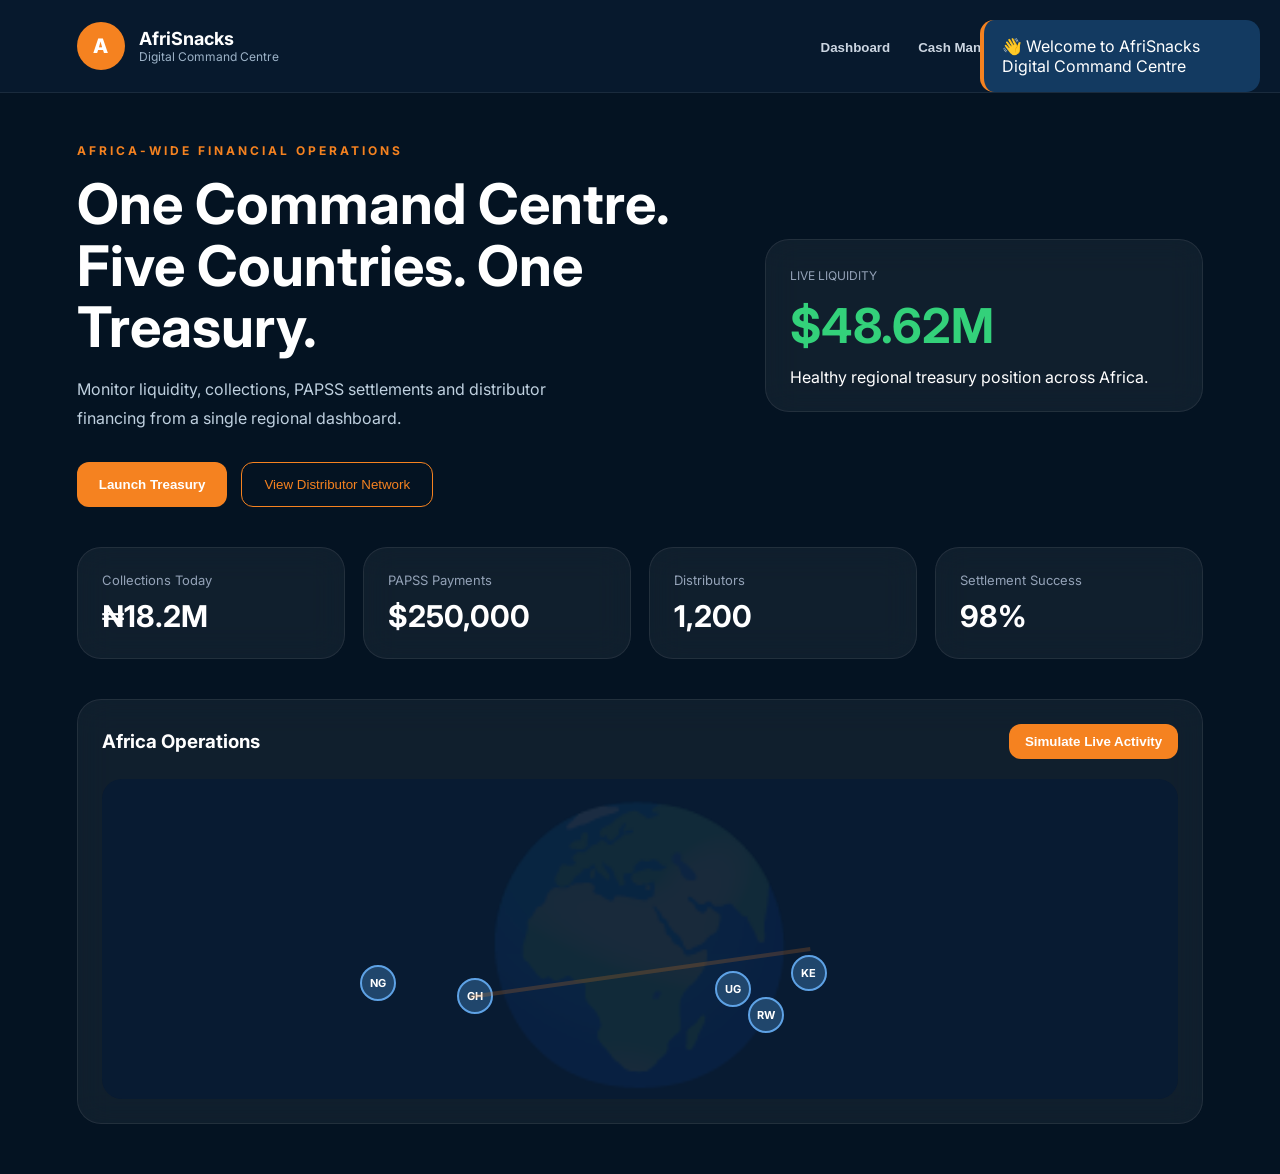
==== index.html @ 172f06fa "Add files via upload" ====
<!DOCTYPE html>
<html lang="en">
<head>
  <meta charset="UTF-8"/>
  <meta name="viewport" content="width=device-width, initial-scale=1.0"/>
  <title>AfriSnacks Digital Command Centre</title>

  <link rel="stylesheet" href="styles.css">

  <link href="https://fonts.googleapis.com/css2?family=Inter:wght@300;400;500;600;700;800;900&display=swap" rel="stylesheet">
</head>

<body>

<div id="toast" class="toast"></div>

<header class="navbar">
    <div class="logo">
        <div class="logo-circle">A</div>

        <div>
            <h1>AfriSnacks</h1>
            <p>Digital Command Centre</p>
        </div>
    </div>

    <nav>
        <button onclick="showPage('dashboard')">Dashboard</button>
        <button onclick="showPage('treasury')">Cash Management</button>
        <button onclick="showPage('finance')">Supply Chain Finance</button>
    </nav>
</header>

<!-- DASHBOARD -->

<section id="dashboard" class="page active">

<div class="hero">

<div>

<p class="eyebrow">AFRICA-WIDE FINANCIAL OPERATIONS</p>

<h2>One Command Centre. Five Countries. One Treasury.</h2>

<p class="hero-text">
Monitor liquidity, collections, PAPSS settlements and distributor financing from a single regional dashboard.
</p>

<div class="hero-buttons">
<button onclick="showPage('treasury')" class="orange">Launch Treasury</button>
<button onclick="showPage('finance')" class="outline">View Distributor Network</button>
</div>

</div>

<div class="hero-card glass">

<span>Live Liquidity</span>

<h1 id="heroLiquidity">$48.62M</h1>

<p>Healthy regional treasury position across Africa.</p>

</div>

</div>

<div class="stats">

<div class="glass stat">
<p>Collections Today</p>
<h3>₦18.2M</h3>
</div>

<div class="glass stat">
<p>PAPSS Payments</p>
<h3>$250,000</h3>
</div>

<div class="glass stat">
<p>Distributors</p>
<h3>1,200</h3>
</div>

<div class="glass stat">
<p>Settlement Success</p>
<h3>98%</h3>
</div>

</div>

<div class="glass map-card">

<div class="section-title">
<h3>Africa Operations</h3>

<button onclick="simulateMap()" class="orange small">Simulate Live Activity</button>
</div>

<div class="map">

<div class="africa">🌍</div>

<div id="ng" class="country" style="left:24%;top:58%">NG</div>
<div id="gh" class="country" style="left:33%;top:62%">GH</div>
<div id="ke" class="country" style="left:64%;top:55%">KE</div>
<div id="rw" class="country" style="left:60%;top:68%">RW</div>
<div id="ug" class="country" style="left:57%;top:60%">UG</div>

<div id="route" class="route"></div>

</div>

</div>

</section>

<!-- TREASURY -->

<section id="treasury" class="page">

<div class="page-title">
<button onclick="showPage('dashboard')" class="back">← Dashboard</button>

<h2>Regional Treasury Dashboard</h2>
</div>

<div class="treasury-grid">

<div class="glass big-card">

<p>Total Liquidity</p>

<h1 id="treasuryLiquidity">$48.62M</h1>

<button onclick="receiveCollection()" class="orange">
Receive Distributor Collection
</button>

<div class="progress">
<div id="bar" class="fill"></div>
</div>

</div>

<div class="glass side-card">

<h3>Today's Collections</h3>

<ul>
<li>🇳🇬 Lagos Distributor — ₦18.2M</li>
<li>🇬🇭 Accra Distributor — ₦8.6M</li>
<li>🇰🇪 Nairobi Distributor — ₦5.4M</li>
<li>🇷🇼 Kigali Distributor — ₦3.2M</li>
</ul>

</div>

</div>

<div class="glass payment-card">

<div class="section-title">
<h3>PAPSS Settlement</h3>

<span class="live">LIVE</span>
</div>

<div class="payment-flow">
🇰🇪 Kenya

↓

$250,000

↓

🇬🇭 Ghana
</div>

<button onclick="papssSettlement()" class="orange">
Run PAPSS Settlement
</button>

</div>

</section>

<!-- FINANCE -->

<section id="finance" class="page">

<div class="page-title">
<button onclick="showPage('dashboard')" class="back">← Dashboard</button>

<h2>Digital Supply Chain Finance</h2>
</div>

<div class="finance-grid">

<div class="glass profile-card">

<h3>Distributor Profile</h3>

<div class="avatar">GH</div>

<h4>AfriSnacks Ghana Distributor</h4>

<p>Distributor ID: GH-20391</p>

<p>Credit Limit: ₦12 Million</p>

<p>Outstanding Invoice: ₦4.8 Million</p>

<div class="eligible">Eligible for Financing</div>

</div>

<div class="glass journey-card">

<div class="section-title">
<h3>Invoice Journey</h3>

<span id="stageLabel">Stage 1/5</span>
</div>

<div id="steps" class="steps">
<div class="step active">Onboard</div>
<div class="step">Invoice</div>
<div class="step">Approve</div>
<div class="step">Finance</div>
<div class="step">Settle</div>
</div>

<h4 id="journeyTitle">Distributor Onboarded</h4>

<p id="journeyText">
KYC completed and distributor credit profile created.
</p>

<button onclick="nextJourney()" class="orange">
Continue Journey
</button>

</div>

</div>

</section>

<script src="app.js"></script>

</body>
</html>
---- styles.css ----
*{margin:0;padding:0;box-sizing:border-box}
body{
background:#041322;
font-family:Inter,sans-serif;
color:white;
}
.navbar{
display:flex;
justify-content:space-between;
align-items:center;
padding:22px 6%;
background:#07192D;
border-bottom:1px solid rgba(255,255,255,.08);
position:sticky;
top:0;
}
.logo{display:flex;align-items:center;gap:14px}
.logo-circle{
width:48px;height:48px;border-radius:50%;
background:#F58220;
display:flex;align-items:center;justify-content:center;
font-weight:800;font-size:20px;
}
.logo h1{font-size:18px}
.logo p{font-size:12px;color:#9DB3C8}
nav button{
background:none;border:none;color:#CBD5E1;
margin-left:24px;font-weight:600;cursor:pointer;
}
.page{display:none;padding:50px 6%}
.page.active{display:block;animation:fade .4s ease}
@keyframes fade{from{opacity:0;transform:translateY(20px)}to{opacity:1;transform:none}}
.glass{
background:rgba(255,255,255,.05);
border:1px solid rgba(255,255,255,.08);
backdrop-filter:blur(16px);
border-radius:24px;
padding:24px;
}
.hero{display:grid;grid-template-columns:1.5fr 1fr;gap:32px;align-items:center}
.eyebrow{color:#F58220;letter-spacing:.25em;font-size:12px;font-weight:700}
.hero h2{font-size:56px;line-height:1.1;margin:16px 0}
.hero-text{color:#BFD0DF;line-height:1.8;max-width:540px}
.hero-buttons{display:flex;gap:14px;margin-top:30px;flex-wrap:wrap}
button.orange{background:#F58220;color:white;border:none;padding:14px 22px;border-radius:12px;font-weight:700;cursor:pointer}
button.outline{background:none;border:1px solid #F58220;color:#F58220;padding:14px 22px;border-radius:12px;cursor:pointer}
button.small{padding:10px 16px}
.hero-card span{color:#94A3B8;text-transform:uppercase;font-size:12px}
.hero-card h1{font-size:48px;color:#33D17A;margin:12px 0}
.stats{display:grid;grid-template-columns:repeat(auto-fit,minmax(180px,1fr));gap:18px;margin:40px 0}
.stat p{color:#94A3B8;font-size:13px}.stat h3{margin-top:10px;font-size:30px}
.section-title{display:flex;justify-content:space-between;align-items:center;margin-bottom:20px}
.map-card{margin-top:20px}
.map{position:relative;height:320px;background:#081B32;border-radius:20px;overflow:hidden}
.africa{position:absolute;inset:0;display:flex;justify-content:center;align-items:center;font-size:260px;opacity:.08}
.country{position:absolute;width:36px;height:36px;border-radius:50%;background:#20466C;display:flex;align-items:center;justify-content:center;font-size:11px;font-weight:700;border:2px solid #5EA2E5;transition:.4s}
.country.live{background:#F58220;transform:scale(1.2);box-shadow:0 0 16px #F58220}
.route{position:absolute;height:4px;width:32%;left:34%;top:60%;background:#F58220;opacity:.2;transform:rotate(-8deg);transition:1s}.route.live{opacity:1;box-shadow:0 0 12px #F58220}
.treasury-grid,.finance-grid{display:grid;grid-template-columns:2fr 1fr;gap:24px;margin-top:30px}
.big-card h1{font-size:56px;color:#33D17A;margin:16px 0}.progress{margin-top:22px;height:8px;background:#19324C;border-radius:999px;overflow:hidden}.fill{width:0%;height:100%;background:linear-gradient(90deg,#33D17A,#F58220);transition:1s}.payment-card{margin-top:28px}.payment-flow{text-align:center;font-size:30px;line-height:1.8;margin:25px 0}.live{color:#33D17A;font-size:12px;background:#123B2B;padding:6px 12px;border-radius:999px}.avatar{width:70px;height:70px;border-radius:50%;background:#F58220;display:flex;align-items:center;justify-content:center;font-size:24px;font-weight:700;margin:20px 0}.eligible{margin-top:20px;padding:12px;background:#123B2B;color:#33D17A;border-radius:12px;font-weight:600}.steps{display:grid;grid-template-columns:repeat(5,1fr);gap:8px;margin:20px 0}.step{background:#173453;padding:10px;border-radius:10px;text-align:center;font-size:12px;color:#8EA7C0}.step.active{background:#F58220;color:white;font-weight:700}.back{background:none;border:none;color:#F58220;font-size:14px;cursor:pointer;margin-bottom:20px}.toast{position:fixed;top:20px;right:20px;background:#133A61;padding:16px 18px;border-left:4px solid #F58220;border-radius:14px;display:none;max-width:280px;z-index:999}@media(max-width:900px){.hero,.treasury-grid,.finance-grid{grid-template-columns:1fr}.hero h2{font-size:40px}.steps{grid-template-columns:1fr}}
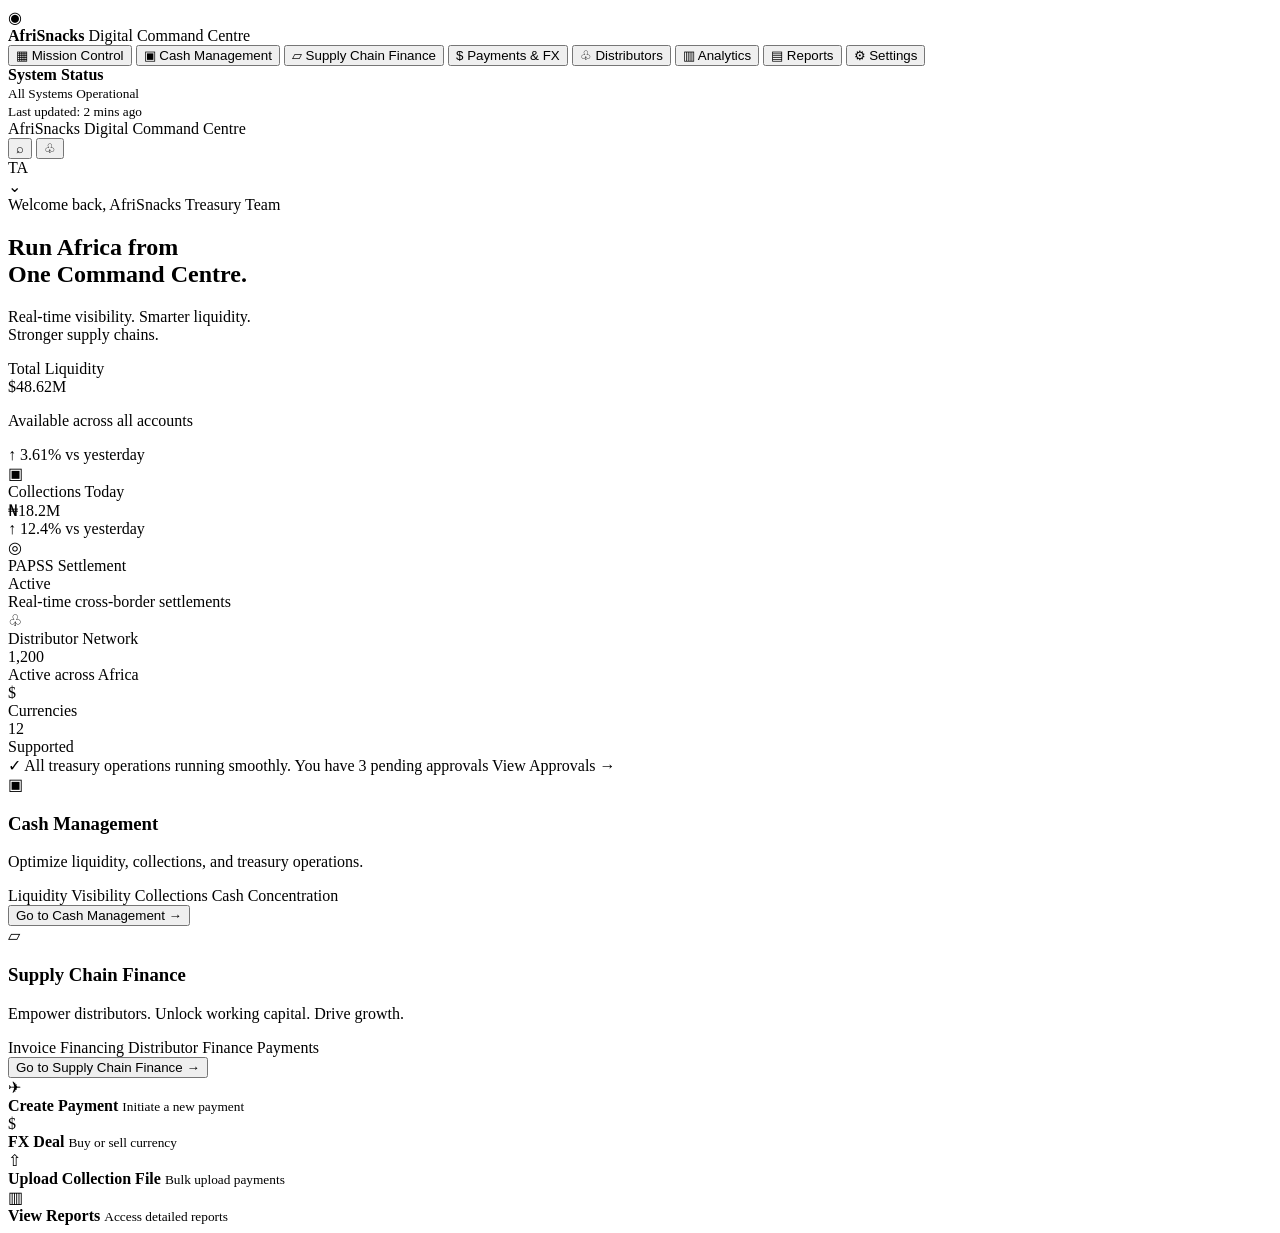
==== commit 9ffa074e: "Update index.html" ====
--- a/index.html
+++ b/index.html
@@ -1,255 +1,13 @@
 <!DOCTYPE html>
 <html lang="en">
 <head>
-  <meta charset="UTF-8"/>
-  <meta name="viewport" content="width=device-width, initial-scale=1.0"/>
+  <meta charset="UTF-8" />
+  <meta name="viewport" content="width=device-width, initial-scale=1.0" />
   <title>AfriSnacks Digital Command Centre</title>
-
-  <link rel="stylesheet" href="styles.css">
-
-  <link href="https://fonts.googleapis.com/css2?family=Inter:wght@300;400;500;600;700;800;900&display=swap" rel="stylesheet">
+  <link rel="stylesheet" href="style.css" />
 </head>
-
 <body>
-
-<div id="toast" class="toast"></div>
-
-<header class="navbar">
-    <div class="logo">
-        <div class="logo-circle">A</div>
-
-        <div>
-            <h1>AfriSnacks</h1>
-            <p>Digital Command Centre</p>
-        </div>
-    </div>
-
-    <nav>
-        <button onclick="showPage('dashboard')">Dashboard</button>
-        <button onclick="showPage('treasury')">Cash Management</button>
-        <button onclick="showPage('finance')">Supply Chain Finance</button>
-    </nav>
-</header>
-
-<!-- DASHBOARD -->
-
-<section id="dashboard" class="page active">
-
-<div class="hero">
-
-<div>
-
-<p class="eyebrow">AFRICA-WIDE FINANCIAL OPERATIONS</p>
-
-<h2>One Command Centre. Five Countries. One Treasury.</h2>
-
-<p class="hero-text">
-Monitor liquidity, collections, PAPSS settlements and distributor financing from a single regional dashboard.
-</p>
-
-<div class="hero-buttons">
-<button onclick="showPage('treasury')" class="orange">Launch Treasury</button>
-<button onclick="showPage('finance')" class="outline">View Distributor Network</button>
-</div>
-
-</div>
-
-<div class="hero-card glass">
-
-<span>Live Liquidity</span>
-
-<h1 id="heroLiquidity">$48.62M</h1>
-
-<p>Healthy regional treasury position across Africa.</p>
-
-</div>
-
-</div>
-
-<div class="stats">
-
-<div class="glass stat">
-<p>Collections Today</p>
-<h3>₦18.2M</h3>
-</div>
-
-<div class="glass stat">
-<p>PAPSS Payments</p>
-<h3>$250,000</h3>
-</div>
-
-<div class="glass stat">
-<p>Distributors</p>
-<h3>1,200</h3>
-</div>
-
-<div class="glass stat">
-<p>Settlement Success</p>
-<h3>98%</h3>
-</div>
-
-</div>
-
-<div class="glass map-card">
-
-<div class="section-title">
-<h3>Africa Operations</h3>
-
-<button onclick="simulateMap()" class="orange small">Simulate Live Activity</button>
-</div>
-
-<div class="map">
-
-<div class="africa">🌍</div>
-
-<div id="ng" class="country" style="left:24%;top:58%">NG</div>
-<div id="gh" class="country" style="left:33%;top:62%">GH</div>
-<div id="ke" class="country" style="left:64%;top:55%">KE</div>
-<div id="rw" class="country" style="left:60%;top:68%">RW</div>
-<div id="ug" class="country" style="left:57%;top:60%">UG</div>
-
-<div id="route" class="route"></div>
-
-</div>
-
-</div>
-
-</section>
-
-<!-- TREASURY -->
-
-<section id="treasury" class="page">
-
-<div class="page-title">
-<button onclick="showPage('dashboard')" class="back">← Dashboard</button>
-
-<h2>Regional Treasury Dashboard</h2>
-</div>
-
-<div class="treasury-grid">
-
-<div class="glass big-card">
-
-<p>Total Liquidity</p>
-
-<h1 id="treasuryLiquidity">$48.62M</h1>
-
-<button onclick="receiveCollection()" class="orange">
-Receive Distributor Collection
-</button>
-
-<div class="progress">
-<div id="bar" class="fill"></div>
-</div>
-
-</div>
-
-<div class="glass side-card">
-
-<h3>Today's Collections</h3>
-
-<ul>
-<li>🇳🇬 Lagos Distributor — ₦18.2M</li>
-<li>🇬🇭 Accra Distributor — ₦8.6M</li>
-<li>🇰🇪 Nairobi Distributor — ₦5.4M</li>
-<li>🇷🇼 Kigali Distributor — ₦3.2M</li>
-</ul>
-
-</div>
-
-</div>
-
-<div class="glass payment-card">
-
-<div class="section-title">
-<h3>PAPSS Settlement</h3>
-
-<span class="live">LIVE</span>
-</div>
-
-<div class="payment-flow">
-🇰🇪 Kenya
-
-↓
-
-$250,000
-
-↓
-
-🇬🇭 Ghana
-</div>
-
-<button onclick="papssSettlement()" class="orange">
-Run PAPSS Settlement
-</button>
-
-</div>
-
-</section>
-
-<!-- FINANCE -->
-
-<section id="finance" class="page">
-
-<div class="page-title">
-<button onclick="showPage('dashboard')" class="back">← Dashboard</button>
-
-<h2>Digital Supply Chain Finance</h2>
-</div>
-
-<div class="finance-grid">
-
-<div class="glass profile-card">
-
-<h3>Distributor Profile</h3>
-
-<div class="avatar">GH</div>
-
-<h4>AfriSnacks Ghana Distributor</h4>
-
-<p>Distributor ID: GH-20391</p>
-
-<p>Credit Limit: ₦12 Million</p>
-
-<p>Outstanding Invoice: ₦4.8 Million</p>
-
-<div class="eligible">Eligible for Financing</div>
-
-</div>
-
-<div class="glass journey-card">
-
-<div class="section-title">
-<h3>Invoice Journey</h3>
-
-<span id="stageLabel">Stage 1/5</span>
-</div>
-
-<div id="steps" class="steps">
-<div class="step active">Onboard</div>
-<div class="step">Invoice</div>
-<div class="step">Approve</div>
-<div class="step">Finance</div>
-<div class="step">Settle</div>
-</div>
-
-<h4 id="journeyTitle">Distributor Onboarded</h4>
-
-<p id="journeyText">
-KYC completed and distributor credit profile created.
-</p>
-
-<button onclick="nextJourney()" class="orange">
-Continue Journey
-</button>
-
-</div>
-
-</div>
-
-</section>
-
-<script src="app.js"></script>
-
+  <div id="app"></div>
+  <script src="app.js"></script>
 </body>
-</html>+</html>
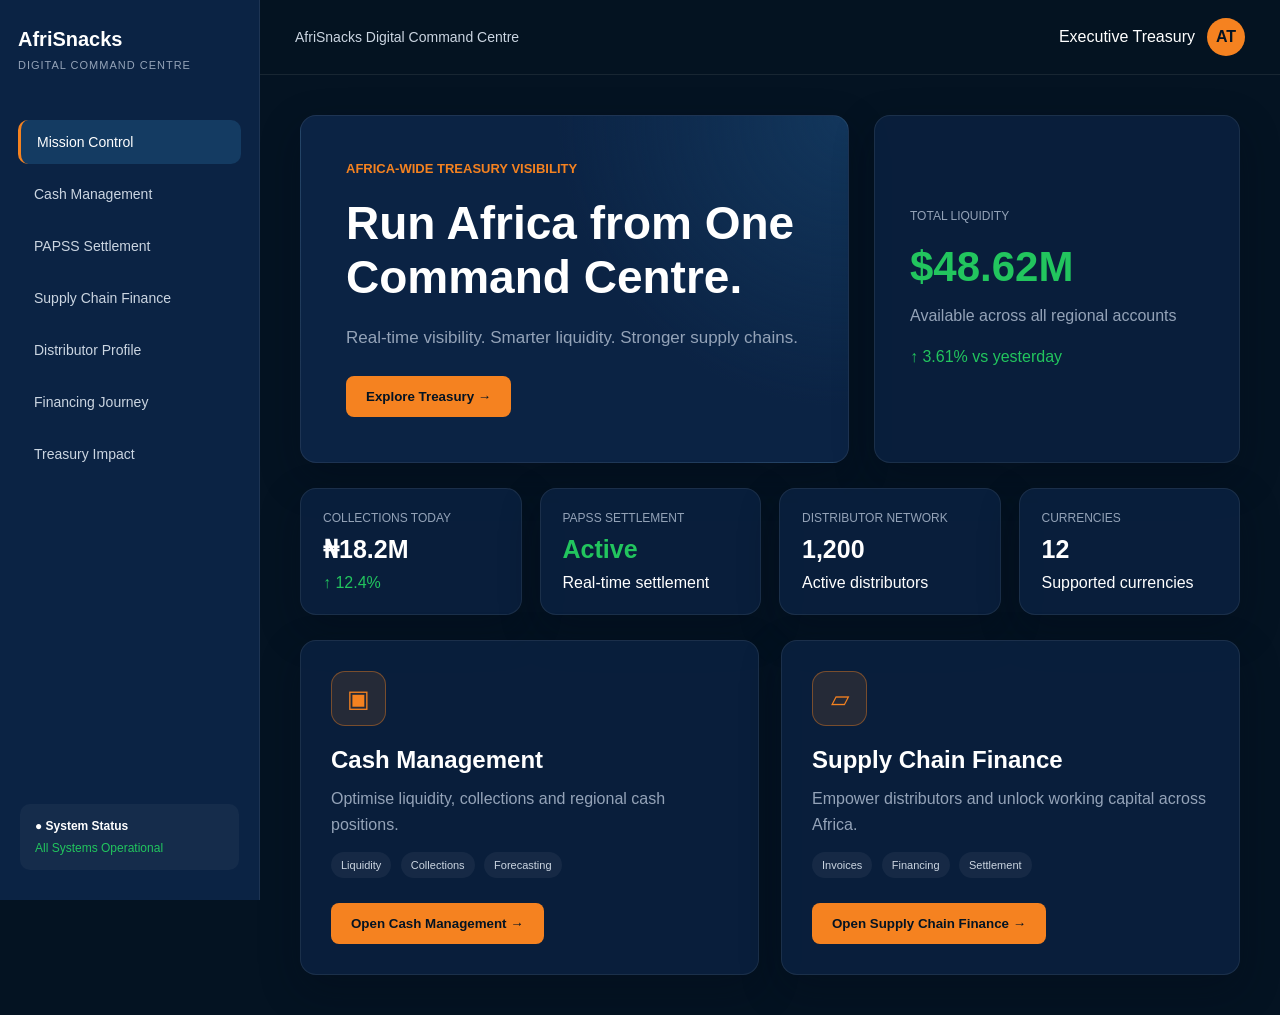
==== commit 7ea36f75: "Add files via upload" ====
--- a/index.html
+++ b/index.html
@@ -1,13 +1,1442 @@
 <!DOCTYPE html>
 <html lang="en">
 <head>
-  <meta charset="UTF-8" />
-  <meta name="viewport" content="width=device-width, initial-scale=1.0" />
-  <title>AfriSnacks Digital Command Centre</title>
-  <link rel="stylesheet" href="style.css" />
+<meta charset="UTF-8">
+<meta name="viewport" content="width=device-width, initial-scale=1.0">
+
+<title>AfriSnacks Digital Command Centre</title>
+
+<style>
+
+/* =========================================
+   AFRISNACKS DIGITAL COMMAND CENTRE
+   DESIGN SYSTEM
+========================================= */
+
+* {
+  box-sizing: border-box;
+  margin: 0;
+  padding: 0;
+}
+
+:root {
+  --midnight: #041322;
+  --royal: #0B2344;
+  --deep: #143B62;
+  --orange: #F58220;
+  --green: #22C55E;
+  --white: #FFFFFF;
+  --slate: #CBD5E1;
+  --muted: #94A3B8;
+  --dark: #020B16;
+}
+
+body {
+  font-family: Arial, Helvetica, sans-serif;
+  background: var(--midnight);
+  color: var(--white);
+  min-height: 100vh;
+}
+
+/* APP */
+
+.app {
+  display: flex;
+  min-height: 100vh;
+}
+
+/* SIDEBAR */
+
+.sidebar {
+  width: 260px;
+  background: var(--royal);
+  border-right: 1px solid rgba(255,255,255,0.08);
+  padding: 28px 18px;
+  position: fixed;
+  height: 100vh;
+}
+
+.brand {
+  margin-bottom: 45px;
+}
+
+.brand h2 {
+  font-size: 20px;
+  margin-bottom: 6px;
+}
+
+.brand p {
+  font-size: 11px;
+  color: var(--muted);
+  text-transform: uppercase;
+  letter-spacing: 1px;
+}
+
+.nav-btn {
+  width: 100%;
+  padding: 14px 16px;
+  margin-bottom: 8px;
+  border: none;
+  border-radius: 10px;
+  background: transparent;
+  color: var(--slate);
+  text-align: left;
+  cursor: pointer;
+  font-size: 14px;
+}
+
+.nav-btn:hover {
+  background: rgba(255,255,255,0.06);
+}
+
+.nav-btn.active {
+  background: var(--deep);
+  color: var(--white);
+  border-left: 3px solid var(--orange);
+}
+
+.system-status {
+  position: absolute;
+  bottom: 30px;
+  left: 20px;
+  right: 20px;
+  background: rgba(255,255,255,0.04);
+  padding: 15px;
+  border-radius: 10px;
+  color: var(--muted);
+  font-size: 12px;
+}
+
+.system-status strong {
+  color: var(--white);
+  display: block;
+  margin-bottom: 8px;
+}
+
+/* MAIN */
+
+.main {
+  margin-left: 260px;
+  width: calc(100% - 260px);
+  min-height: 100vh;
+}
+
+.topbar {
+  height: 75px;
+  padding: 0 35px;
+  display: flex;
+  align-items: center;
+  justify-content: space-between;
+  border-bottom: 1px solid rgba(255,255,255,0.08);
+  background: rgba(4,19,34,0.85);
+}
+
+.topbar-title {
+  font-size: 14px;
+  color: var(--slate);
+}
+
+.user {
+  display: flex;
+  align-items: center;
+  gap: 12px;
+}
+
+.avatar {
+  width: 38px;
+  height: 38px;
+  border-radius: 50%;
+  background: var(--orange);
+  display: flex;
+  align-items: center;
+  justify-content: center;
+  color: var(--midnight);
+  font-weight: bold;
+}
+
+.content {
+  padding: 40px;
+}
+
+/* TYPOGRAPHY */
+
+h1 {
+  font-size: 32px;
+  margin-bottom: 10px;
+}
+
+h2 {
+  font-size: 24px;
+}
+
+h3 {
+  font-size: 16px;
+}
+
+p {
+  color: var(--muted);
+  line-height: 1.6;
+}
+
+.label {
+  font-size: 12px;
+  color: var(--muted);
+  margin-bottom: 8px;
+}
+
+/* BUTTON */
+
+.btn {
+  background: var(--orange);
+  color: var(--midnight);
+  border: none;
+  padding: 13px 20px;
+  border-radius: 8px;
+  font-weight: bold;
+  cursor: pointer;
+}
+
+.btn:hover {
+  opacity: 0.9;
+}
+
+/* CARD */
+
+.card {
+  background: rgba(11,35,68,0.75);
+  border: 1px solid rgba(255,255,255,0.08);
+  border-radius: 16px;
+  box-shadow: 0 15px 40px rgba(2,11,22,0.3);
+}
+
+.card-pad {
+  padding: 24px;
+}
+
+/* GRIDS */
+
+.hero-grid {
+  display: grid;
+  grid-template-columns: 1.5fr 1fr;
+  gap: 25px;
+  margin-bottom: 25px;
+}
+
+.hero {
+  padding: 45px;
+  min-height: 300px;
+  background:
+    radial-gradient(circle at top right, rgba(20,59,98,0.8), transparent 45%),
+    var(--royal);
+}
+
+.hero h1 {
+  font-size: 46px;
+  max-width: 600px;
+  margin: 20px 0;
+}
+
+.hero p {
+  font-size: 17px;
+}
+
+.eyebrow {
+  color: var(--orange);
+  font-size: 13px;
+  font-weight: bold;
+}
+
+.liquidity {
+  padding: 35px;
+  display: flex;
+  flex-direction: column;
+  justify-content: center;
+}
+
+.big-number {
+  font-size: 42px;
+  font-weight: bold;
+  margin: 12px 0;
+}
+
+.green {
+  color: var(--green);
+}
+
+.orange {
+  color: var(--orange);
+}
+
+.kpi-grid {
+  display: grid;
+  grid-template-columns: repeat(4, 1fr);
+  gap: 18px;
+  margin-bottom: 25px;
+}
+
+.kpi {
+  padding: 22px;
+}
+
+.kpi .value {
+  font-size: 25px;
+  font-weight: bold;
+  margin: 10px 0;
+}
+
+.two-col {
+  display: grid;
+  grid-template-columns: 1fr 1fr;
+  gap: 22px;
+  margin-top: 22px;
+}
+
+.feature-grid {
+  display: grid;
+  grid-template-columns: 1fr 1fr;
+  gap: 22px;
+  margin-top: 25px;
+}
+
+.feature {
+  padding: 30px;
+}
+
+.feature-icon {
+  width: 55px;
+  height: 55px;
+  background: rgba(245,130,32,0.12);
+  border: 1px solid rgba(245,130,32,0.4);
+  color: var(--orange);
+  display: flex;
+  align-items: center;
+  justify-content: center;
+  border-radius: 14px;
+  font-size: 24px;
+  margin-bottom: 20px;
+}
+
+.feature h2 {
+  margin-bottom: 12px;
+}
+
+.feature .btn {
+  margin-top: 25px;
+}
+
+.tag {
+  display: inline-block;
+  padding: 7px 10px;
+  background: rgba(255,255,255,0.05);
+  border-radius: 20px;
+  font-size: 11px;
+  color: var(--slate);
+  margin: 15px 5px 0 0;
+}
+
+/* PAGE HEADER */
+
+.page-header {
+  display: flex;
+  justify-content: space-between;
+  align-items: center;
+  margin-bottom: 28px;
+}
+
+/* BALANCES */
+
+.balance-row {
+  display: grid;
+  grid-template-columns: 90px 1fr 80px;
+  gap: 15px;
+  align-items: center;
+  margin: 20px 0;
+  color: var(--slate);
+}
+
+.bar {
+  height: 8px;
+  background: rgba(255,255,255,0.08);
+  border-radius: 20px;
+  overflow: hidden;
+}
+
+.bar span {
+  display: block;
+  height: 100%;
+  background: var(--orange);
+  border-radius: 20px;
+}
+
+/* CHART */
+
+.chart {
+  height: 280px;
+  margin-top: 20px;
+  position: relative;
+  border-bottom: 1px solid rgba(255,255,255,0.08);
+  background:
+    linear-gradient(transparent 95%, rgba(255,255,255,0.05) 95%);
+}
+
+.chart-line {
+  position: absolute;
+  left: 5%;
+  right: 5%;
+  bottom: 20%;
+  height: 3px;
+  background: var(--green);
+  transform: rotate(-4deg);
+  box-shadow: 0 0 15px rgba(34,197,94,0.5);
+}
+
+/* FEED */
+
+.feed-item {
+  padding: 16px 0;
+  border-bottom: 1px solid rgba(255,255,255,0.08);
+  display: flex;
+  justify-content: space-between;
+  color: var(--slate);
+}
+
+/* TABLE */
+
+.table {
+  width: 100%;
+  border-collapse: collapse;
+  margin-top: 15px;
+}
+
+.table th {
+  text-align: left;
+  color: var(--muted);
+  font-size: 12px;
+  padding: 14px;
+}
+
+.table td {
+  padding: 15px 14px;
+  border-top: 1px solid rgba(255,255,255,0.07);
+  color: var(--slate);
+  font-size: 13px;
+}
+
+.status {
+  padding: 6px 10px;
+  border-radius: 20px;
+  font-size: 11px;
+}
+
+.status.pending {
+  color: var(--orange);
+  background: rgba(245,130,32,0.1);
+}
+
+.status.approved {
+  color: var(--green);
+  background: rgba(34,197,94,0.1);
+}
+
+/* SETTLEMENT */
+
+.settlement {
+  padding: 40px;
+  display: grid;
+  grid-template-columns: 1fr 1fr 1fr;
+  align-items: center;
+  gap: 30px;
+}
+
+.party {
+  padding: 25px;
+  text-align: center;
+}
+
+.route-center {
+  text-align: center;
+}
+
+.payment-route {
+  height: 4px;
+  background: var(--orange);
+  margin: 20px 0;
+  box-shadow: 0 0 20px rgba(245,130,32,0.7);
+}
+
+.success-badge {
+  display: inline-block;
+  background: rgba(34,197,94,0.12);
+  color: var(--green);
+  padding: 9px 14px;
+  border-radius: 20px;
+  font-size: 12px;
+}
+
+/* PROFILE */
+
+.profile {
+  padding: 35px;
+}
+
+.profile-top {
+  display: flex;
+  gap: 20px;
+  align-items: center;
+  margin-bottom: 30px;
+}
+
+.profile-icon {
+  width: 70px;
+  height: 70px;
+  border-radius: 16px;
+  background: var(--deep);
+  display: flex;
+  align-items: center;
+  justify-content: center;
+  font-size: 30px;
+}
+
+.profile-stats {
+  display: grid;
+  grid-template-columns: repeat(4, 1fr);
+  gap: 15px;
+}
+
+.profile-stat {
+  padding: 20px;
+  background: rgba(255,255,255,0.04);
+  border-radius: 12px;
+}
+
+.profile-stat strong {
+  font-size: 20px;
+  display: block;
+  margin-top: 8px;
+}
+
+/* WORKFLOW */
+
+.workflow {
+  padding: 45px 25px;
+  display: flex;
+  justify-content: space-between;
+  position: relative;
+}
+
+.workflow::before {
+  content: "";
+  position: absolute;
+  top: 70px;
+  left: 10%;
+  right: 10%;
+  height: 2px;
+  background: rgba(255,255,255,0.1);
+}
+
+.step {
+  width: 18%;
+  text-align: center;
+  position: relative;
+  z-index: 2;
+}
+
+.step-circle {
+  width: 48px;
+  height: 48px;
+  margin: auto auto 15px;
+  border-radius: 50%;
+  background: var(--deep);
+  display: flex;
+  align-items: center;
+  justify-content: center;
+  color: var(--muted);
+}
+
+.step.completed .step-circle {
+  background: var(--green);
+  color: var(--midnight);
+}
+
+.step.active .step-circle {
+  background: var(--orange);
+  color: var(--midnight);
+}
+
+/* IMPACT */
+
+.impact {
+  display: grid;
+  grid-template-columns: 1fr 150px 1fr;
+  gap: 20px;
+  align-items: center;
+}
+
+.impact-card {
+  padding: 35px;
+  text-align: center;
+}
+
+.impact-arrow {
+  text-align: center;
+  font-size: 55px;
+  color: var(--green);
+}
+
+/* RESPONSIVE */
+
+@media(max-width: 1000px) {
+
+  .sidebar {
+    width: 210px;
+  }
+
+  .main {
+    margin-left: 210px;
+    width: calc(100% - 210px);
+  }
+
+  .kpi-grid {
+    grid-template-columns: repeat(2, 1fr);
+  }
+
+  .hero-grid,
+  .feature-grid,
+  .two-col {
+    grid-template-columns: 1fr;
+  }
+
+  .profile-stats {
+    grid-template-columns: repeat(2, 1fr);
+  }
+}
+
+</style>
 </head>
+
 <body>
-  <div id="app"></div>
-  <script src="app.js"></script>
+
+<div id="app"></div>
+
+<script>
+
+/* =========================================
+   AFRISNACKS PROTOTYPE
+========================================= */
+
+const app = document.getElementById("app");
+
+const pages = {
+  mission: "Mission Control",
+  cash: "Cash Management",
+  papss: "PAPSS Settlement",
+  supply: "Supply Chain Finance",
+  distributor: "Distributor Profile",
+  journey: "Financing Journey",
+  impact: "Treasury Impact"
+};
+
+let currentPage = "mission";
+
+function renderLayout(content) {
+
+  app.innerHTML = `
+
+  <div class="app">
+
+    <aside class="sidebar">
+
+      <div class="brand">
+        <h2>AfriSnacks</h2>
+        <p>Digital Command Centre</p>
+      </div>
+
+      ${Object.entries(pages).map(([id, name]) => `
+        <button
+          class="nav-btn ${currentPage === id ? "active" : ""}"
+          onclick="goTo('${id}')"
+        >
+          ${name}
+        </button>
+      `).join("")}
+
+      <div class="system-status">
+        <strong>● System Status</strong>
+        <span class="green">All Systems Operational</span>
+      </div>
+
+    </aside>
+
+    <main class="main">
+
+      <header class="topbar">
+
+        <div class="topbar-title">
+          AfriSnacks Digital Command Centre
+        </div>
+
+        <div class="user">
+          <span>Executive Treasury</span>
+          <div class="avatar">AT</div>
+        </div>
+
+      </header>
+
+      <section class="content">
+        ${content}
+      </section>
+
+    </main>
+
+  </div>
+  `;
+}
+
+function goTo(page) {
+  currentPage = page;
+  render();
+}
+
+
+/* MISSION CONTROL */
+
+function missionPage() {
+
+  renderLayout(`
+
+    <div class="hero-grid">
+
+      <div class="card hero">
+
+        <div class="eyebrow">
+          AFRICA-WIDE TREASURY VISIBILITY
+        </div>
+
+        <h1>
+          Run Africa from One Command Centre.
+        </h1>
+
+        <p>
+          Real-time visibility. Smarter liquidity.
+          Stronger supply chains.
+        </p>
+
+        <button
+          class="btn"
+          style="margin-top:25px"
+          onclick="goTo('cash')"
+        >
+          Explore Treasury →
+        </button>
+
+      </div>
+
+      <div class="card liquidity">
+
+        <div class="label">TOTAL LIQUIDITY</div>
+
+        <div class="big-number green">
+          $48.62M
+        </div>
+
+        <p>
+          Available across all regional accounts
+        </p>
+
+        <p class="green" style="margin-top:15px">
+          ↑ 3.61% vs yesterday
+        </p>
+
+      </div>
+
+    </div>
+
+
+    <div class="kpi-grid">
+
+      <div class="card kpi">
+        <div class="label">COLLECTIONS TODAY</div>
+        <div class="value">₦18.2M</div>
+        <span class="green">↑ 12.4%</span>
+      </div>
+
+      <div class="card kpi">
+        <div class="label">PAPSS SETTLEMENT</div>
+        <div class="value green">Active</div>
+        <span>Real-time settlement</span>
+      </div>
+
+      <div class="card kpi">
+        <div class="label">DISTRIBUTOR NETWORK</div>
+        <div class="value">1,200</div>
+        <span>Active distributors</span>
+      </div>
+
+      <div class="card kpi">
+        <div class="label">CURRENCIES</div>
+        <div class="value">12</div>
+        <span>Supported currencies</span>
+      </div>
+
+    </div>
+
+
+    <div class="feature-grid">
+
+      <div class="card feature">
+
+        <div class="feature-icon">▣</div>
+
+        <h2>Cash Management</h2>
+
+        <p>
+          Optimise liquidity, collections
+          and regional cash positions.
+        </p>
+
+        <span class="tag">Liquidity</span>
+        <span class="tag">Collections</span>
+        <span class="tag">Forecasting</span>
+
+        <br>
+
+        <button
+          class="btn"
+          onclick="goTo('cash')"
+        >
+          Open Cash Management →
+        </button>
+
+      </div>
+
+
+      <div class="card feature">
+
+        <div class="feature-icon">▱</div>
+
+        <h2>Supply Chain Finance</h2>
+
+        <p>
+          Empower distributors and unlock
+          working capital across Africa.
+        </p>
+
+        <span class="tag">Invoices</span>
+        <span class="tag">Financing</span>
+        <span class="tag">Settlement</span>
+
+        <br>
+
+        <button
+          class="btn"
+          onclick="goTo('supply')"
+        >
+          Open Supply Chain Finance →
+        </button>
+
+      </div>
+
+    </div>
+
+  `);
+}
+
+
+/* CASH MANAGEMENT */
+
+function cashPage() {
+
+  renderLayout(`
+
+    <div class="page-header">
+
+      <div>
+        <h1>Cash Management</h1>
+        <p>
+          Real-time liquidity and collections intelligence.
+        </p>
+      </div>
+
+      <button class="btn">Create Payment</button>
+
+    </div>
+
+
+    <div class="kpi-grid">
+
+      <div class="card kpi">
+        <div class="label">LIQUIDITY</div>
+        <div class="value green">$48.62M</div>
+        <span class="green">↑ 3.61%</span>
+      </div>
+
+      <div class="card kpi">
+        <div class="label">COLLECTIONS</div>
+        <div class="value">₦18.2M</div>
+        <span class="green">↑ 12.4%</span>
+      </div>
+
+      <div class="card kpi">
+        <div class="label">CASH CONCENTRATION</div>
+        <div class="value">82%</div>
+        <span class="green">↑ 5%</span>
+      </div>
+
+      <div class="card kpi">
+        <div class="label">REGIONS</div>
+        <div class="value">5</div>
+        <span>Active markets</span>
+      </div>
+
+    </div>
+
+
+    <div class="two-col">
+
+      <div class="card card-pad">
+
+        <h3>Liquidity Forecast</h3>
+
+        <div class="chart">
+          <div class="chart-line"></div>
+        </div>
+
+      </div>
+
+
+      <div class="card card-pad">
+
+        <h3>Regional Balances</h3>
+
+        <div class="balance-row">
+          <span>Nigeria</span>
+          <div class="bar"><span style="width:82%"></span></div>
+          <strong>$24.3M</strong>
+        </div>
+
+        <div class="balance-row">
+          <span>Ghana</span>
+          <div class="bar"><span style="width:60%"></span></div>
+          <strong>$9.8M</strong>
+        </div>
+
+        <div class="balance-row">
+          <span>Kenya</span>
+          <div class="bar"><span style="width:48%"></span></div>
+          <strong>$7.1M</strong>
+        </div>
+
+        <div class="balance-row">
+          <span>Rwanda</span>
+          <div class="bar"><span style="width:28%"></span></div>
+          <strong>$4.5M</strong>
+        </div>
+
+      </div>
+
+    </div>
+
+  `);
+}
+
+
+/* PAPSS */
+
+function papssPage() {
+
+  renderLayout(`
+
+    <div class="page-header">
+
+      <div>
+        <h1>PAPSS Settlement</h1>
+        <p>
+          Real-time cross-border treasury settlement.
+        </p>
+      </div>
+
+    </div>
+
+
+    <div class="card settlement">
+
+      <div class="card party">
+        <h2>🇰🇪</h2>
+        <h3>Kenya Treasury</h3>
+        <p>Regional treasury account</p>
+      </div>
+
+
+      <div class="route-center">
+
+        <div class="big-number">$250,000</div>
+
+        <div class="payment-route"></div>
+
+        <span class="success-badge">
+          ✓ Settlement Successful
+        </span>
+
+        <p style="margin-top:15px">
+          PAPSS Cross-Border Route
+        </p>
+
+      </div>
+
+
+      <div class="card party">
+        <h2>🇬🇭</h2>
+        <h3>Ghana Treasury</h3>
+        <p>Regional treasury account</p>
+      </div>
+
+    </div>
+
+
+    <div class="two-col">
+
+      <div class="card card-pad">
+
+        <h3>Compliance Timeline</h3>
+
+        <div class="feed-item">
+          <span>✓ Payment Initiated</span>
+          <span class="green">Completed</span>
+        </div>
+
+        <div class="feed-item">
+          <span>✓ Compliance Screening</span>
+          <span class="green">Passed</span>
+        </div>
+
+        <div class="feed-item">
+          <span>✓ PAPSS Routing</span>
+          <span class="green">Completed</span>
+        </div>
+
+        <div class="feed-item">
+          <span>✓ Settlement Completed</span>
+          <span class="green">Successful</span>
+        </div>
+
+      </div>
+
+
+      <div class="card card-pad">
+
+        <h3>Settlement Summary</h3>
+
+        <p class="label">AMOUNT</p>
+        <div class="big-number">$250,000</div>
+
+        <p class="label">STATUS</p>
+        <div class="green">Successfully Settled</div>
+
+      </div>
+
+    </div>
+
+  `);
+}
+
+
+/* SUPPLY CHAIN */
+
+function supplyPage() {
+
+  renderLayout(`
+
+    <div class="page-header">
+
+      <div>
+        <h1>Supply Chain Finance</h1>
+        <p>
+          Finance distributors and optimise working capital.
+        </p>
+      </div>
+
+      <button
+        class="btn"
+        onclick="goTo('distributor')"
+      >
+        View Distributor
+      </button>
+
+    </div>
+
+
+    <div class="kpi-grid">
+
+      <div class="card kpi">
+        <div class="label">ACTIVE DISTRIBUTORS</div>
+        <div class="value">1,200</div>
+        <span class="green">↑ 4%</span>
+      </div>
+
+      <div class="card kpi">
+        <div class="label">PENDING INVOICES</div>
+        <div class="value orange">₦28.6M</div>
+        <span>Awaiting approval</span>
+      </div>
+
+      <div class="card kpi">
+        <div class="label">FINANCING UTILISATION</div>
+        <div class="value">68%</div>
+        <span class="green">↑ 8%</span>
+      </div>
+
+      <div class="card kpi">
+        <div class="label">SETTLEMENT SUCCESS</div>
+        <div class="value green">97.8%</div>
+        <span>Regional average</span>
+      </div>
+
+    </div>
+
+
+    <div class="card card-pad">
+
+      <h3>Invoice Queue</h3>
+
+      <table class="table">
+
+        <thead>
+          <tr>
+            <th>Invoice ID</th>
+            <th>Distributor</th>
+            <th>Amount</th>
+            <th>Status</th>
+          </tr>
+        </thead>
+
+        <tbody>
+
+          <tr>
+            <td>INV-00482</td>
+            <td>AfriSnacks Ghana</td>
+            <td>₦4.8M</td>
+            <td><span class="status pending">Pending</span></td>
+          </tr>
+
+          <tr>
+            <td>INV-00483</td>
+            <td>Nigeria Distributor</td>
+            <td>₦2.4M</td>
+            <td><span class="status approved">Approved</span></td>
+          </tr>
+
+          <tr>
+            <td>INV-00484</td>
+            <td>Kenya Retail</td>
+            <td>₦3.1M</td>
+            <td><span class="status pending">Pending</span></td>
+          </tr>
+
+        </tbody>
+
+      </table>
+
+    </div>
+
+  `);
+}
+
+
+/* DISTRIBUTOR */
+
+function distributorPage() {
+
+  renderLayout(`
+
+    <div class="page-header">
+
+      <div>
+        <h1>Distributor Profile</h1>
+        <p>
+          Distributor financing and credit profile.
+        </p>
+      </div>
+
+    </div>
+
+
+    <div class="card profile">
+
+      <div class="profile-top">
+
+        <div class="profile-icon">▥</div>
+
+        <div>
+          <h2>AfriSnacks Ghana Distributor</h2>
+          <p>Distributor ID: DIST-GHA-000489</p>
+
+          <p class="orange" style="margin-top:10px">
+            ◯ Eligible for Financing
+          </p>
+        </div>
+
+      </div>
+
+
+      <div class="profile-stats">
+
+        <div class="profile-stat">
+          <span class="label">CREDIT LIMIT</span>
+          <strong>₦12M</strong>
+        </div>
+
+        <div class="profile-stat">
+          <span class="label">OUTSTANDING INVOICE</span>
+          <strong>₦4.8M</strong>
+        </div>
+
+        <div class="profile-stat">
+          <span class="label">FINANCING OFFER</span>
+          <strong class="orange">₦4.6M</strong>
+        </div>
+
+        <div class="profile-stat">
+          <span class="label">STATUS</span>
+          <strong class="green">Active</strong>
+        </div>
+
+      </div>
+
+    </div>
+
+
+    <div style="margin-top:25px">
+
+      <button
+        class="btn"
+        onclick="goTo('journey')"
+      >
+        View Financing Journey →
+      </button>
+
+    </div>
+
+  `);
+}
+
+
+/* JOURNEY */
+
+function journeyPage() {
+
+  renderLayout(`
+
+    <div class="page-header">
+
+      <div>
+        <h1>Invoice Financing Journey</h1>
+        <p>
+          End-to-end distributor financing workflow.
+        </p>
+      </div>
+
+    </div>
+
+
+    <div class="card workflow">
+
+      <div class="step completed">
+        <div class="step-circle">✓</div>
+        <strong>Onboard</strong>
+        <p>Completed</p>
+      </div>
+
+      <div class="step completed">
+        <div class="step-circle">✓</div>
+        <strong>Invoice Uploaded</strong>
+        <p>Completed</p>
+      </div>
+
+      <div class="step completed">
+        <div class="step-circle">✓</div>
+        <strong>Invoice Approved</strong>
+        <p>Completed</p>
+      </div>
+
+      <div class="step active">
+        <div class="step-circle">4</div>
+        <strong>Financing Generated</strong>
+        <p>Active</p>
+      </div>
+
+      <div class="step">
+        <div class="step-circle">5</div>
+        <strong>Settlement Completed</strong>
+        <p>Pending</p>
+      </div>
+
+    </div>
+
+
+    <div style="margin-top:30px">
+
+      <button
+        class="btn"
+        onclick="goTo('impact')"
+      >
+        View Treasury Impact →
+      </button>
+
+    </div>
+
+  `);
+}
+
+
+/* IMPACT */
+
+function impactPage() {
+
+  renderLayout(`
+
+    <div class="page-header">
+
+      <div>
+        <h1>
+          Regional Treasury Successfully Updated
+        </h1>
+
+        <p>
+          Settlement and financing activity successfully
+          improved the regional treasury position.
+        </p>
+      </div>
+
+      <span class="success-badge">
+        ✓ Update Complete
+      </span>
+
+    </div>
+
+
+    <div class="impact">
+
+      <div class="card impact-card">
+
+        <div class="label">BEFORE</div>
+
+        <div class="big-number">
+          $48.62M
+        </div>
+
+        <p>Regional Liquidity</p>
+
+      </div>
+
+
+      <div class="impact-arrow">
+        ↑
+        <p class="green" style="font-size:15px">
+          +$330K
+        </p>
+      </div>
+
+
+      <div class="card impact-card">
+
+        <div class="label">AFTER</div>
+
+        <div class="big-number green">
+          $48.95M
+        </div>
+
+        <p>Regional Liquidity</p>
+
+      </div>
+
+    </div>
+
+
+    <div class="two-col">
+
+      <div class="card card-pad">
+
+        <h3>Liquidity Improvement</h3>
+
+        <div class="chart">
+          <div class="chart-line"></div>
+        </div>
+
+      </div>
+
+
+      <div class="card card-pad">
+
+        <h3>Latest Transaction</h3>
+
+        <div style="margin-top:25px">
+
+          <span class="orange">
+            ● LIVE UPDATE
+          </span>
+
+          <h2 style="margin-top:15px">
+            Kenya Collection Received
+          </h2>
+
+          <div
+            class="big-number green"
+            style="font-size:32px"
+          >
+            ₦1.8M
+          </div>
+
+          <span class="success-badge">
+            ✓ Successfully Updated
+          </span>
+
+        </div>
+
+      </div>
+
+    </div>
+
+  `);
+}
+
+
+/* RENDER */
+
+function render() {
+
+  if (currentPage === "mission") {
+    missionPage();
+  }
+
+  if (currentPage === "cash") {
+    cashPage();
+  }
+
+  if (currentPage === "papss") {
+    papssPage();
+  }
+
+  if (currentPage === "supply") {
+    supplyPage();
+  }
+
+  if (currentPage === "distributor") {
+    distributorPage();
+  }
+
+  if (currentPage === "journey") {
+    journeyPage();
+  }
+
+  if (currentPage === "impact") {
+    impactPage();
+  }
+
+}
+
+render();
+
+</script>
+
 </body>
-</html>
+</html>
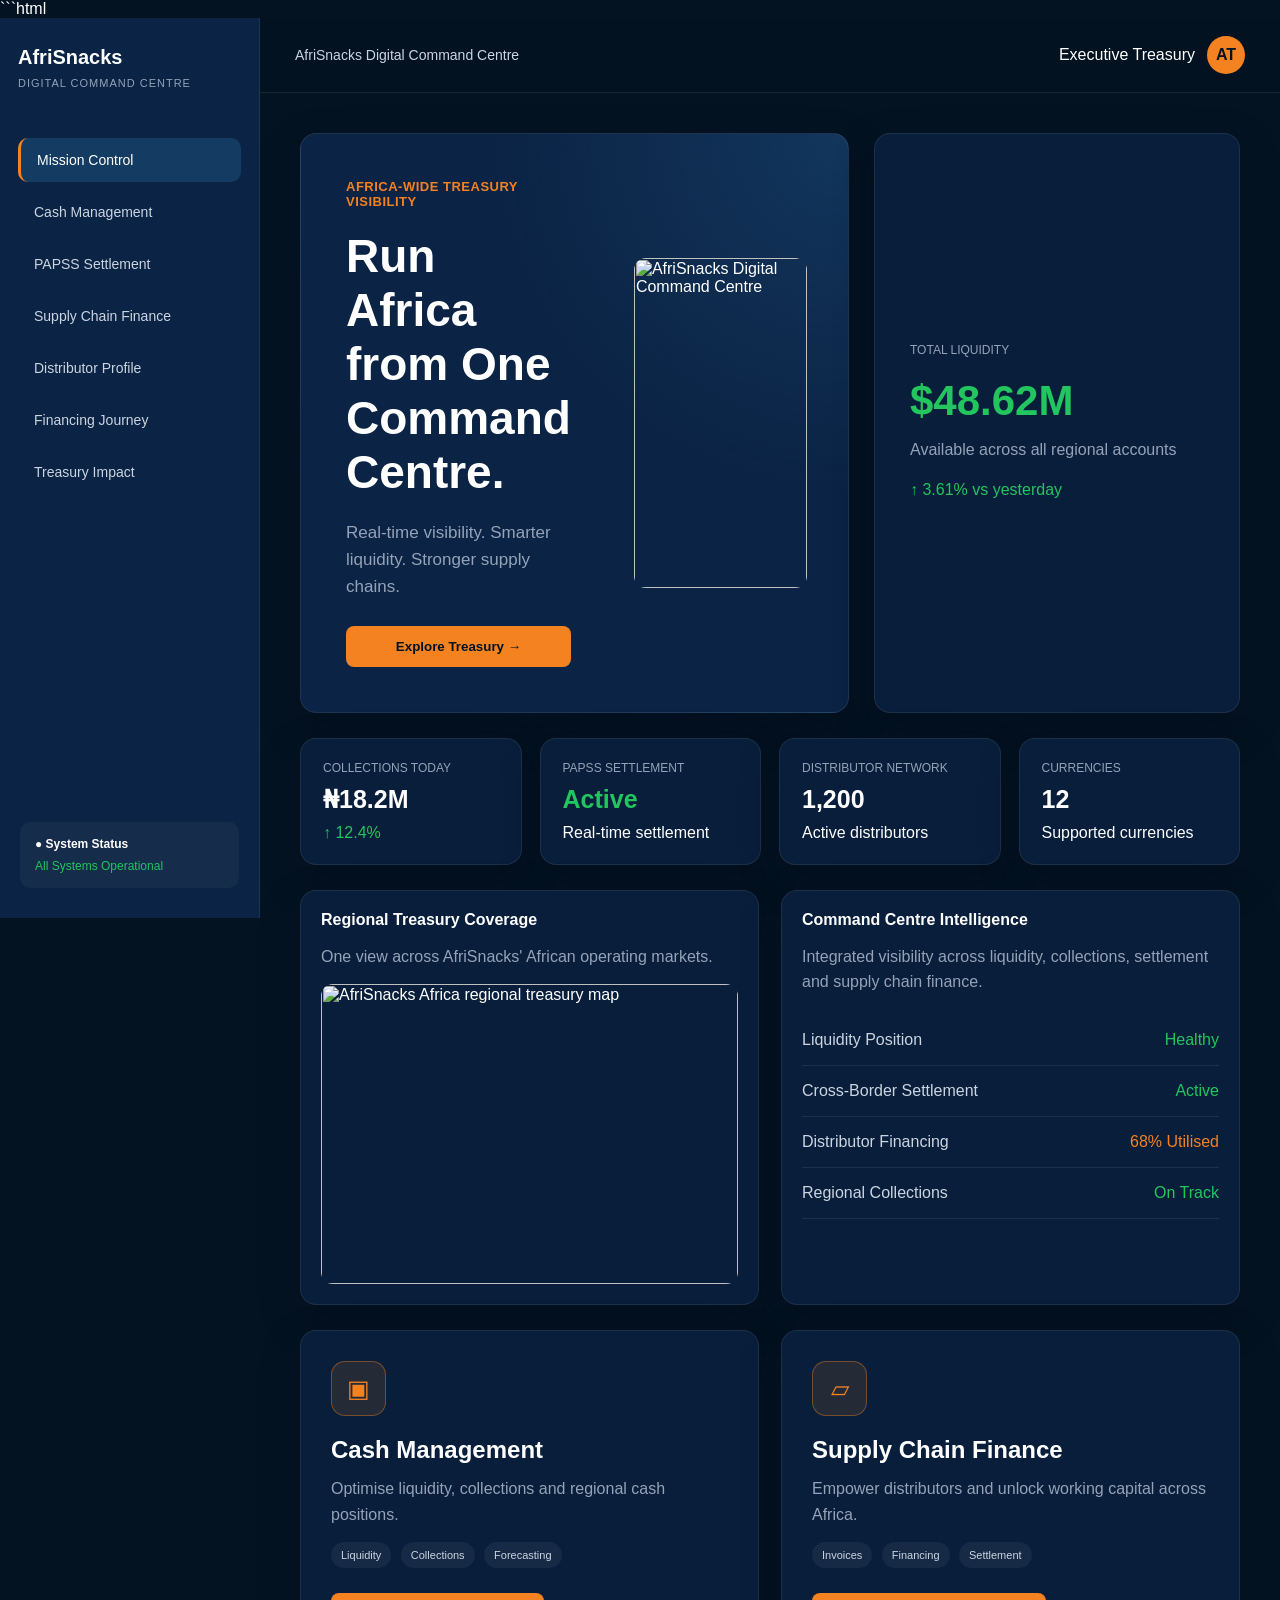
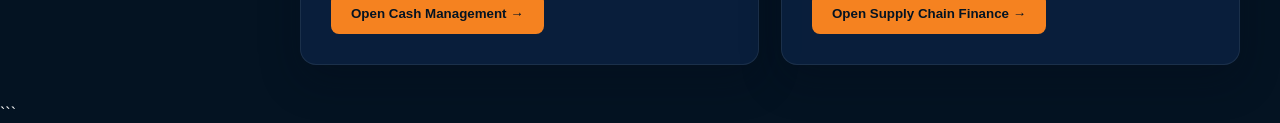
==== commit 262c30a8: "Add files via upload" ====
--- a/index.html
+++ b/index.html
@@ -1,3 +1,4 @@
+```html
 <!DOCTYPE html>
 <html lang="en">
 <head>
@@ -38,14 +39,14 @@
   min-height: 100vh;
 }
 
-/* APP */
-
 .app {
   display: flex;
   min-height: 100vh;
 }
 
-/* SIDEBAR */
+/* =========================================
+   SIDEBAR
+========================================= */
 
 .sidebar {
   width: 260px;
@@ -54,6 +55,7 @@
   padding: 28px 18px;
   position: fixed;
   height: 100vh;
+  z-index: 10;
 }
 
 .brand {
@@ -83,10 +85,12 @@
   text-align: left;
   cursor: pointer;
   font-size: 14px;
+  transition: 0.2s ease;
 }
 
 .nav-btn:hover {
   background: rgba(255,255,255,0.06);
+  color: var(--white);
 }
 
 .nav-btn.active {
@@ -113,7 +117,9 @@
   margin-bottom: 8px;
 }
 
-/* MAIN */
+/* =========================================
+   MAIN
+========================================= */
 
 .main {
   margin-left: 260px;
@@ -128,7 +134,10 @@
   align-items: center;
   justify-content: space-between;
   border-bottom: 1px solid rgba(255,255,255,0.08);
-  background: rgba(4,19,34,0.85);
+  background: rgba(4,19,34,0.92);
+  position: sticky;
+  top: 0;
+  z-index: 5;
 }
 
 .topbar-title {
@@ -158,7 +167,9 @@
   padding: 40px;
 }
 
-/* TYPOGRAPHY */
+/* =========================================
+   TYPOGRAPHY
+========================================= */
 
 h1 {
   font-size: 32px;
@@ -184,7 +195,9 @@
   margin-bottom: 8px;
 }
 
-/* BUTTON */
+/* =========================================
+   BUTTON
+========================================= */
 
 .btn {
   background: var(--orange);
@@ -194,26 +207,72 @@
   border-radius: 8px;
   font-weight: bold;
   cursor: pointer;
+  transition: 0.2s ease;
 }
 
 .btn:hover {
   opacity: 0.9;
-}
-
-/* CARD */
+  transform: translateY(-1px);
+}
+
+/* =========================================
+   CARD
+========================================= */
 
 .card {
   background: rgba(11,35,68,0.75);
   border: 1px solid rgba(255,255,255,0.08);
   border-radius: 16px;
   box-shadow: 0 15px 40px rgba(2,11,22,0.3);
+  overflow: hidden;
 }
 
 .card-pad {
   padding: 24px;
 }
 
-/* GRIDS */
+/* =========================================
+   IMAGE SYSTEM
+========================================= */
+
+.image-wrap {
+  width: 100%;
+  overflow: hidden;
+  border-radius: 14px;
+  background: var(--deep);
+}
+
+.image-wrap img {
+  width: 100%;
+  height: 100%;
+  display: block;
+  object-fit: cover;
+}
+
+.dashboard-image {
+  width: 100%;
+  display: block;
+  border-radius: 12px;
+  object-fit: cover;
+}
+
+.hero-image {
+  height: 100%;
+  min-height: 300px;
+  object-fit: cover;
+}
+
+.section-image {
+  height: 250px;
+}
+
+.small-image {
+  height: 180px;
+}
+
+/* =========================================
+   HERO
+========================================= */
 
 .hero-grid {
   display: grid;
@@ -223,11 +282,20 @@
 }
 
 .hero {
-  padding: 45px;
   min-height: 300px;
+  padding: 0;
   background:
     radial-gradient(circle at top right, rgba(20,59,98,0.8), transparent 45%),
     var(--royal);
+  display: grid;
+  grid-template-columns: 1.1fr 0.9fr;
+}
+
+.hero-copy {
+  padding: 45px;
+  display: flex;
+  flex-direction: column;
+  justify-content: center;
 }
 
 .hero h1 {
@@ -240,10 +308,27 @@
   font-size: 17px;
 }
 
+.hero-visual {
+  min-height: 300px;
+  padding: 18px;
+  display: flex;
+  align-items: center;
+  justify-content: center;
+}
+
+.hero-visual img {
+  width: 100%;
+  height: 100%;
+  max-height: 330px;
+  object-fit: cover;
+  border-radius: 12px;
+}
+
 .eyebrow {
   color: var(--orange);
   font-size: 13px;
   font-weight: bold;
+  letter-spacing: 0.5px;
 }
 
 .liquidity {
@@ -267,6 +352,10 @@
   color: var(--orange);
 }
 
+/* =========================================
+   KPI
+========================================= */
+
 .kpi-grid {
   display: grid;
   grid-template-columns: repeat(4, 1fr);
@@ -283,6 +372,10 @@
   font-weight: bold;
   margin: 10px 0;
 }
+
+/* =========================================
+   GRIDS
+========================================= */
 
 .two-col {
   display: grid;
@@ -334,7 +427,9 @@
   margin: 15px 5px 0 0;
 }
 
-/* PAGE HEADER */
+/* =========================================
+   PAGE HEADER
+========================================= */
 
 .page-header {
   display: flex;
@@ -343,7 +438,39 @@
   margin-bottom: 28px;
 }
 
-/* BALANCES */
+/* =========================================
+   IMAGE + TEXT PANELS
+========================================= */
+
+.visual-panel {
+  display: grid;
+  grid-template-columns: 1fr 1fr;
+  gap: 22px;
+  margin-top: 22px;
+}
+
+.visual-panel .card {
+  padding: 20px;
+}
+
+.visual-panel h3 {
+  margin-bottom: 15px;
+}
+
+.map-panel {
+  min-height: 300px;
+}
+
+.map-panel img {
+  width: 100%;
+  height: 300px;
+  object-fit: cover;
+  border-radius: 12px;
+}
+
+/* =========================================
+   BALANCES
+========================================= */
 
 .balance-row {
   display: grid;
@@ -368,7 +495,9 @@
   border-radius: 20px;
 }
 
-/* CHART */
+/* =========================================
+   CHART
+========================================= */
 
 .chart {
   height: 280px;
@@ -376,7 +505,10 @@
   position: relative;
   border-bottom: 1px solid rgba(255,255,255,0.08);
   background:
-    linear-gradient(transparent 95%, rgba(255,255,255,0.05) 95%);
+    linear-gradient(
+      transparent 95%,
+      rgba(255,255,255,0.05) 95%
+    );
 }
 
 .chart-line {
@@ -390,7 +522,9 @@
   box-shadow: 0 0 15px rgba(34,197,94,0.5);
 }
 
-/* FEED */
+/* =========================================
+   FEED
+========================================= */
 
 .feed-item {
   padding: 16px 0;
@@ -400,7 +534,9 @@
   color: var(--slate);
 }
 
-/* TABLE */
+/* =========================================
+   TABLE
+========================================= */
 
 .table {
   width: 100%;
@@ -438,7 +574,9 @@
   background: rgba(34,197,94,0.1);
 }
 
-/* SETTLEMENT */
+/* =========================================
+   SETTLEMENT
+========================================= */
 
 .settlement {
   padding: 40px;
@@ -451,6 +589,14 @@
 .party {
   padding: 25px;
   text-align: center;
+}
+
+.party-image {
+  width: 100%;
+  height: 130px;
+  object-fit: cover;
+  border-radius: 12px;
+  margin-bottom: 15px;
 }
 
 .route-center {
@@ -473,7 +619,9 @@
   font-size: 12px;
 }
 
-/* PROFILE */
+/* =========================================
+   PROFILE
+========================================= */
 
 .profile {
   padding: 35px;
@@ -495,6 +643,13 @@
   align-items: center;
   justify-content: center;
   font-size: 30px;
+  overflow: hidden;
+}
+
+.profile-icon img {
+  width: 100%;
+  height: 100%;
+  object-fit: cover;
 }
 
 .profile-stats {
@@ -515,7 +670,9 @@
   margin-top: 8px;
 }
 
-/* WORKFLOW */
+/* =========================================
+   WORKFLOW
+========================================= */
 
 .workflow {
   padding: 45px 25px;
@@ -563,7 +720,9 @@
   color: var(--midnight);
 }
 
-/* IMPACT */
+/* =========================================
+   IMPACT
+========================================= */
 
 .impact {
   display: grid;
@@ -583,7 +742,47 @@
   color: var(--green);
 }
 
-/* RESPONSIVE */
+/* =========================================
+   FOOTER IMAGE
+========================================= */
+
+.impact-visual {
+  margin-top: 25px;
+  display: grid;
+  grid-template-columns: 1.3fr 0.7fr;
+  gap: 22px;
+}
+
+.impact-visual img {
+  width: 100%;
+  height: 260px;
+  object-fit: cover;
+  border-radius: 14px;
+}
+
+/* =========================================
+   RESPONSIVE
+========================================= */
+
+@media(max-width: 1200px) {
+
+  .hero {
+    grid-template-columns: 1fr;
+  }
+
+  .hero-visual {
+    min-height: 240px;
+  }
+
+  .hero-image {
+    min-height: 220px;
+  }
+
+  .visual-panel,
+  .impact-visual {
+    grid-template-columns: 1fr;
+  }
+}
 
 @media(max-width: 1000px) {
 
@@ -608,6 +807,86 @@
 
   .profile-stats {
     grid-template-columns: repeat(2, 1fr);
+  }
+
+  .settlement {
+    grid-template-columns: 1fr;
+  }
+
+  .impact {
+    grid-template-columns: 1fr;
+  }
+
+  .impact-arrow {
+    transform: rotate(90deg);
+  }
+}
+
+@media(max-width: 700px) {
+
+  .sidebar {
+    position: relative;
+    width: 100%;
+    height: auto;
+  }
+
+  .system-status {
+    position: relative;
+    left: auto;
+    right: auto;
+    bottom: auto;
+    margin-top: 25px;
+  }
+
+  .app {
+    display: block;
+  }
+
+  .main {
+    margin-left: 0;
+    width: 100%;
+  }
+
+  .topbar {
+    padding: 0 20px;
+  }
+
+  .content {
+    padding: 20px;
+  }
+
+  .kpi-grid,
+  .profile-stats {
+    grid-template-columns: 1fr;
+  }
+
+  .hero-copy {
+    padding: 30px;
+  }
+
+  .hero h1 {
+    font-size: 34px;
+  }
+
+  .workflow {
+    flex-direction: column;
+    gap: 30px;
+  }
+
+  .workflow::before {
+    display: none;
+  }
+
+  .step {
+    width: 100%;
+  }
+
+  .table {
+    min-width: 600px;
+  }
+
+  .card.card-pad {
+    overflow-x: auto;
   }
 }
 
@@ -638,6 +917,11 @@
 
 let currentPage = "mission";
 
+
+/* =========================================
+   LAYOUT
+========================================= */
+
 function renderLayout(content) {
 
   app.innerHTML = `
@@ -692,13 +976,16 @@
   `;
 }
 
+
 function goTo(page) {
   currentPage = page;
   render();
 }
 
 
-/* MISSION CONTROL */
+/* =========================================
+   MISSION CONTROL
+========================================= */
 
 function missionPage() {
 
@@ -708,28 +995,40 @@
 
       <div class="card hero">
 
-        <div class="eyebrow">
-          AFRICA-WIDE TREASURY VISIBILITY
-        </div>
-
-        <h1>
-          Run Africa from One Command Centre.
-        </h1>
-
-        <p>
-          Real-time visibility. Smarter liquidity.
-          Stronger supply chains.
-        </p>
-
-        <button
-          class="btn"
-          style="margin-top:25px"
-          onclick="goTo('cash')"
-        >
-          Explore Treasury →
-        </button>
-
-      </div>
+        <div class="hero-copy">
+
+          <div class="eyebrow">
+            AFRICA-WIDE TREASURY VISIBILITY
+          </div>
+
+          <h1>
+            Run Africa from One Command Centre.
+          </h1>
+
+          <p>
+            Real-time visibility. Smarter liquidity.
+            Stronger supply chains.
+          </p>
+
+          <button
+            class="btn"
+            style="margin-top:25px"
+            onclick="goTo('cash')"
+          >
+            Explore Treasury →
+          </button>
+
+        </div>
+
+        <div class="hero-visual">
+          <img
+            src="mission-control.png"
+            alt="AfriSnacks Digital Command Centre"
+          >
+        </div>
+
+      </div>
+
 
       <div class="card liquidity">
 
@@ -776,6 +1075,58 @@
         <div class="label">CURRENCIES</div>
         <div class="value">12</div>
         <span>Supported currencies</span>
+      </div>
+
+    </div>
+
+
+    <div class="visual-panel">
+
+      <div class="card card-pad map-panel">
+
+        <h3>Regional Treasury Coverage</h3>
+
+        <p style="margin:8px 0 15px">
+          One view across AfriSnacks' African operating markets.
+        </p>
+
+        <img
+          src="africa-map.png"
+          alt="AfriSnacks Africa regional treasury map"
+        >
+
+      </div>
+
+
+      <div class="card card-pad">
+
+        <h3>Command Centre Intelligence</h3>
+
+        <p style="margin:8px 0 20px">
+          Integrated visibility across liquidity,
+          collections, settlement and supply chain finance.
+        </p>
+
+        <div class="feed-item">
+          <span>Liquidity Position</span>
+          <span class="green">Healthy</span>
+        </div>
+
+        <div class="feed-item">
+          <span>Cross-Border Settlement</span>
+          <span class="green">Active</span>
+        </div>
+
+        <div class="feed-item">
+          <span>Distributor Financing</span>
+          <span class="orange">68% Utilised</span>
+        </div>
+
+        <div class="feed-item">
+          <span>Regional Collections</span>
+          <span class="green">On Track</span>
+        </div>
+
       </div>
 
     </div>
@@ -842,7 +1193,9 @@
 }
 
 
-/* CASH MANAGEMENT */
+/* =========================================
+   CASH MANAGEMENT
+========================================= */
 
 function cashPage() {
 
@@ -891,6 +1244,24 @@
     </div>
 
 
+    <div class="card card-pad">
+
+      <h3>Cash Management Solution</h3>
+
+      <p style="margin:8px 0 20px">
+        Centralised visibility across collections,
+        liquidity and regional cash positions.
+      </p>
+
+      <img
+        src="cash-management.png"
+        alt="AfriSnacks Cash Management"
+        class="dashboard-image section-image"
+      >
+
+    </div>
+
+
     <div class="two-col">
 
       <div class="card card-pad">
@@ -940,7 +1311,9 @@
 }
 
 
-/* PAPSS */
+/* =========================================
+   PAPSS
+========================================= */
 
 function papssPage() {
 
@@ -958,12 +1331,36 @@
     </div>
 
 
-    <div class="card settlement">
+    <div class="card card-pad">
+
+      <h3>PAPSS Cross-Border Settlement</h3>
+
+      <p style="margin:8px 0 20px">
+        Faster, more efficient settlement between
+        African markets.
+      </p>
+
+      <img
+        src="papss-settlement.png"
+        alt="PAPSS cross-border settlement"
+        class="dashboard-image section-image"
+      >
+
+    </div>
+
+
+    <div class="card settlement" style="margin-top:22px">
 
       <div class="card party">
-        <h2>🇰🇪</h2>
+
+        <div class="party-image"
+             style="display:flex;align-items:center;justify-content:center;background:var(--deep);font-size:50px;">
+          🇰🇪
+        </div>
+
         <h3>Kenya Treasury</h3>
         <p>Regional treasury account</p>
+
       </div>
 
 
@@ -985,9 +1382,15 @@
 
 
       <div class="card party">
-        <h2>🇬🇭</h2>
+
+        <div class="party-image"
+             style="display:flex;align-items:center;justify-content:center;background:var(--deep);font-size:50px;">
+          🇬🇭
+        </div>
+
         <h3>Ghana Treasury</h3>
         <p>Regional treasury account</p>
+
       </div>
 
     </div>
@@ -1026,11 +1429,15 @@
 
         <h3>Settlement Summary</h3>
 
-        <p class="label">AMOUNT</p>
+        <p class="label" style="margin-top:20px">AMOUNT</p>
+
         <div class="big-number">$250,000</div>
 
         <p class="label">STATUS</p>
-        <div class="green">Successfully Settled</div>
+
+        <div class="green">
+          Successfully Settled
+        </div>
 
       </div>
 
@@ -1040,7 +1447,9 @@
 }
 
 
-/* SUPPLY CHAIN */
+/* =========================================
+   SUPPLY CHAIN FINANCE
+========================================= */
 
 function supplyPage() {
 
@@ -1065,7 +1474,25 @@
     </div>
 
 
-    <div class="kpi-grid">
+    <div class="card card-pad">
+
+      <h3>Supply Chain Finance Solution</h3>
+
+      <p style="margin:8px 0 20px">
+        Connect invoices, distributor financing
+        and settlement into one workflow.
+      </p>
+
+      <img
+        src="supply-chain-finance.png"
+        alt="AfriSnacks Supply Chain Finance"
+        class="dashboard-image section-image"
+      >
+
+    </div>
+
+
+    <div class="kpi-grid" style="margin-top:25px">
 
       <div class="card kpi">
         <div class="label">ACTIVE DISTRIBUTORS</div>
@@ -1115,21 +1542,33 @@
             <td>INV-00482</td>
             <td>AfriSnacks Ghana</td>
             <td>₦4.8M</td>
-            <td><span class="status pending">Pending</span></td>
+            <td>
+              <span class="status pending">
+                Pending
+              </span>
+            </td>
           </tr>
 
           <tr>
             <td>INV-00483</td>
             <td>Nigeria Distributor</td>
             <td>₦2.4M</td>
-            <td><span class="status approved">Approved</span></td>
+            <td>
+              <span class="status approved">
+                Approved
+              </span>
+            </td>
           </tr>
 
           <tr>
             <td>INV-00484</td>
             <td>Kenya Retail</td>
             <td>₦3.1M</td>
-            <td><span class="status pending">Pending</span></td>
+            <td>
+              <span class="status pending">
+                Pending
+              </span>
+            </td>
           </tr>
 
         </tbody>
@@ -1142,7 +1581,9 @@
 }
 
 
-/* DISTRIBUTOR */
+/* =========================================
+   DISTRIBUTOR
+========================================= */
 
 function distributorPage() {
 
@@ -1164,11 +1605,19 @@
 
       <div class="profile-top">
 
-        <div class="profile-icon">▥</div>
+        <div class="profile-icon">
+          <img
+            src="distributor-profile.png"
+            alt="Distributor profile"
+          >
+        </div>
 
         <div>
           <h2>AfriSnacks Ghana Distributor</h2>
-          <p>Distributor ID: DIST-GHA-000489</p>
+
+          <p>
+            Distributor ID: DIST-GHA-000489
+          </p>
 
           <p class="orange" style="margin-top:10px">
             ◯ Eligible for Financing
@@ -1201,6 +1650,24 @@
         </div>
 
       </div>
+
+    </div>
+
+
+    <div class="card card-pad" style="margin-top:25px">
+
+      <h3>Distributor Financing Profile</h3>
+
+      <p style="margin:8px 0 20px">
+        Credit assessment and financing eligibility
+        at a glance.
+      </p>
+
+      <img
+        src="distributor-profile.png"
+        alt="AfriSnacks distributor financing profile"
+        class="dashboard-image section-image"
+      >
 
     </div>
 
@@ -1220,7 +1687,9 @@
 }
 
 
-/* JOURNEY */
+/* =========================================
+   FINANCING JOURNEY
+========================================= */
 
 function journeyPage() {
 
@@ -1230,6 +1699,7 @@
 
       <div>
         <h1>Invoice Financing Journey</h1>
+
         <p>
           End-to-end distributor financing workflow.
         </p>
@@ -1238,36 +1708,78 @@
     </div>
 
 
-    <div class="card workflow">
+    <div class="card card-pad">
+
+      <h3>Financing Workflow</h3>
+
+      <p style="margin:8px 0 20px">
+        From distributor onboarding to settlement,
+        every step is visible in one journey.
+      </p>
+
+      <img
+        src="financing-journey.png"
+        alt="Invoice financing journey"
+        class="dashboard-image section-image"
+      >
+
+    </div>
+
+
+    <div class="card workflow" style="margin-top:25px">
 
       <div class="step completed">
+
         <div class="step-circle">✓</div>
+
         <strong>Onboard</strong>
+
         <p>Completed</p>
-      </div>
+
+      </div>
+
 
       <div class="step completed">
+
         <div class="step-circle">✓</div>
+
         <strong>Invoice Uploaded</strong>
+
         <p>Completed</p>
-      </div>
+
+      </div>
+
 
       <div class="step completed">
+
         <div class="step-circle">✓</div>
+
         <strong>Invoice Approved</strong>
+
         <p>Completed</p>
-      </div>
+
+      </div>
+
 
       <div class="step active">
+
         <div class="step-circle">4</div>
+
         <strong>Financing Generated</strong>
+
         <p>Active</p>
-      </div>
+
+      </div>
+
 
       <div class="step">
+
         <div class="step-circle">5</div>
+
         <strong>Settlement Completed</strong>
+
         <p>Pending</p>
+
       </div>
 
     </div>
@@ -1288,7 +1800,9 @@
 }
 
 
-/* IMPACT */
+/* =========================================
+   TREASURY IMPACT
+========================================= */
 
 function impactPage() {
 
@@ -1297,6 +1811,7 @@
     <div class="page-header">
 
       <div>
+
         <h1>
           Regional Treasury Successfully Updated
         </h1>
@@ -1305,6 +1820,7 @@
           Settlement and financing activity successfully
           improved the regional treasury position.
         </p>
+
       </div>
 
       <span class="success-badge">
@@ -1324,16 +1840,24 @@
           $48.62M
         </div>
 
-        <p>Regional Liquidity</p>
+        <p>
+          Regional Liquidity
+        </p>
 
       </div>
 
 
       <div class="impact-arrow">
+
         ↑
-        <p class="green" style="font-size:15px">
+
+        <p
+          class="green"
+          style="font-size:15px"
+        >
           +$330K
         </p>
+
       </div>
 
 
@@ -1345,9 +1869,29 @@
           $48.95M
         </div>
 
-        <p>Regional Liquidity</p>
-
-      </div>
+        <p>
+          Regional Liquidity
+        </p>
+
+      </div>
+
+    </div>
+
+
+    <div class="card card-pad" style="margin-top:25px">
+
+      <h3>Treasury Impact</h3>
+
+      <p style="margin:8px 0 20px">
+        Visualising how integrated treasury activity
+        improves AfriSnacks' regional liquidity position.
+      </p>
+
+      <img
+        src="treasury-impact.png"
+        alt="AfriSnacks Treasury Impact"
+        class="dashboard-image section-image"
+      >
 
     </div>
 
@@ -1396,11 +1940,46 @@
 
     </div>
 
+
+    <div class="impact-visual">
+
+      <img
+        src="treasury-impact.png"
+        alt="Treasury impact visual"
+      >
+
+      <div class="card card-pad">
+
+        <h3>Executive Outcome</h3>
+
+        <p style="margin-top:15px">
+          Integrated cash management, PAPSS settlement
+          and supply chain finance create a connected
+          treasury ecosystem.
+        </p>
+
+        <div
+          class="green"
+          style="font-size:25px;font-weight:bold;margin-top:20px"
+        >
+          +$330K
+        </div>
+
+        <p>
+          Improvement in regional liquidity
+        </p>
+
+      </div>
+
+    </div>
+
   `);
 }
 
 
-/* RENDER */
+/* =========================================
+   RENDER
+========================================= */
 
 function render() {
 
@@ -1439,4 +2018,5 @@
 </script>
 
 </body>
-</html>+</html>
+```
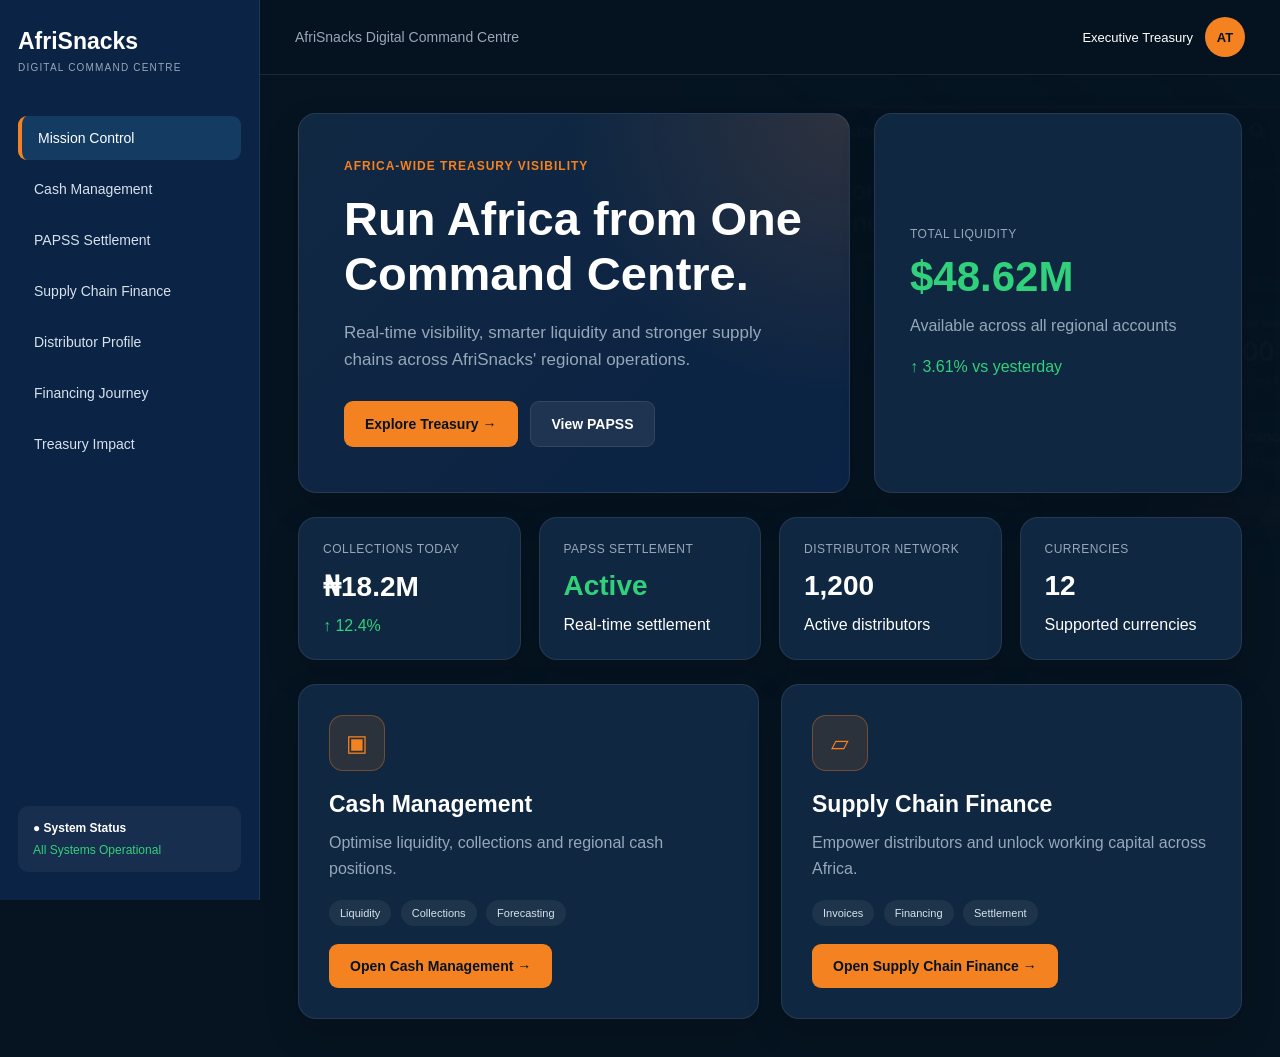
==== commit e5a16432: "Update index.html" ====
--- a/index.html
+++ b/index.html
@@ -1,4 +1,3 @@
-```html
 <!DOCTYPE html>
 <html lang="en">
 <head>
@@ -9,885 +8,972 @@
 
 <style>
 
-/* =========================================
+/* =====================================================
    AFRISNACKS DIGITAL COMMAND CENTRE
-   DESIGN SYSTEM
-========================================= */
+   ALL-IN-ONE INDEX.HTML
+===================================================== */
 
 * {
-  box-sizing: border-box;
-  margin: 0;
-  padding: 0;
+    box-sizing: border-box;
+    margin: 0;
+    padding: 0;
 }
 
 :root {
-  --midnight: #041322;
-  --royal: #0B2344;
-  --deep: #143B62;
-  --orange: #F58220;
-  --green: #22C55E;
-  --white: #FFFFFF;
-  --slate: #CBD5E1;
-  --muted: #94A3B8;
-  --dark: #020B16;
+    --midnight: #061421;
+    --navy: #0B2344;
+    --blue: #143B62;
+    --card: #102842;
+    --orange: #F58220;
+    --orange-light: #ff9d4d;
+    --green: #31D17C;
+    --red: #ff657c;
+    --white: #FFFFFF;
+    --text: #D7E2EC;
+    --muted: #96A8B9;
+    --border: rgba(255,255,255,0.09);
+}
+
+html {
+    scroll-behavior: smooth;
 }
 
 body {
-  font-family: Arial, Helvetica, sans-serif;
-  background: var(--midnight);
-  color: var(--white);
-  min-height: 100vh;
-}
+    font-family: Arial, Helvetica, sans-serif;
+    background: var(--midnight);
+    color: var(--white);
+    min-height: 100vh;
+}
+
+button {
+    font-family: inherit;
+}
+
+/* =====================================================
+   APP LAYOUT
+===================================================== */
 
 .app {
-  display: flex;
-  min-height: 100vh;
-}
-
-/* =========================================
+    display: flex;
+    min-height: 100vh;
+}
+
+/* =====================================================
    SIDEBAR
-========================================= */
+===================================================== */
 
 .sidebar {
-  width: 260px;
-  background: var(--royal);
-  border-right: 1px solid rgba(255,255,255,0.08);
-  padding: 28px 18px;
-  position: fixed;
-  height: 100vh;
-  z-index: 10;
+    width: 260px;
+    height: 100vh;
+    position: fixed;
+    top: 0;
+    left: 0;
+    background: var(--navy);
+    padding: 28px 18px;
+    border-right: 1px solid var(--border);
+    z-index: 100;
 }
 
 .brand {
-  margin-bottom: 45px;
+    margin-bottom: 40px;
 }
 
 .brand h2 {
-  font-size: 20px;
-  margin-bottom: 6px;
+    font-size: 23px;
 }
 
 .brand p {
-  font-size: 11px;
-  color: var(--muted);
-  text-transform: uppercase;
-  letter-spacing: 1px;
+    margin-top: 5px;
+    font-size: 10px;
+    color: var(--muted);
+    letter-spacing: 1.2px;
+    text-transform: uppercase;
 }
 
 .nav-btn {
-  width: 100%;
-  padding: 14px 16px;
-  margin-bottom: 8px;
-  border: none;
-  border-radius: 10px;
-  background: transparent;
-  color: var(--slate);
-  text-align: left;
-  cursor: pointer;
-  font-size: 14px;
-  transition: 0.2s ease;
+    display: block;
+    width: 100%;
+    border: none;
+    background: transparent;
+    color: var(--text);
+    padding: 14px 16px;
+    margin-bottom: 7px;
+    border-radius: 9px;
+    text-align: left;
+    font-size: 14px;
+    cursor: pointer;
+    transition: 0.25s ease;
 }
 
 .nav-btn:hover {
-  background: rgba(255,255,255,0.06);
-  color: var(--white);
+    background: rgba(255,255,255,0.07);
+    transform: translateX(3px);
 }
 
 .nav-btn.active {
-  background: var(--deep);
-  color: var(--white);
-  border-left: 3px solid var(--orange);
+    background: var(--blue);
+    color: white;
+    border-left: 4px solid var(--orange);
 }
 
 .system-status {
-  position: absolute;
-  bottom: 30px;
-  left: 20px;
-  right: 20px;
-  background: rgba(255,255,255,0.04);
-  padding: 15px;
-  border-radius: 10px;
-  color: var(--muted);
-  font-size: 12px;
+    position: absolute;
+    bottom: 28px;
+    left: 18px;
+    right: 18px;
+    padding: 15px;
+    border-radius: 10px;
+    background: rgba(255,255,255,0.05);
+    font-size: 12px;
 }
 
 .system-status strong {
-  color: var(--white);
-  display: block;
-  margin-bottom: 8px;
-}
-
-/* =========================================
+    display: block;
+    margin-bottom: 8px;
+}
+
+.online {
+    color: var(--green);
+}
+
+/* =====================================================
    MAIN
-========================================= */
+===================================================== */
 
 .main {
-  margin-left: 260px;
-  width: calc(100% - 260px);
-  min-height: 100vh;
+    margin-left: 260px;
+    width: calc(100% - 260px);
+    min-height: 100vh;
 }
 
 .topbar {
-  height: 75px;
-  padding: 0 35px;
-  display: flex;
-  align-items: center;
-  justify-content: space-between;
-  border-bottom: 1px solid rgba(255,255,255,0.08);
-  background: rgba(4,19,34,0.92);
-  position: sticky;
-  top: 0;
-  z-index: 5;
+    height: 75px;
+    padding: 0 35px;
+    display: flex;
+    align-items: center;
+    justify-content: space-between;
+    border-bottom: 1px solid var(--border);
+    background: rgba(6,20,33,0.96);
+    position: sticky;
+    top: 0;
+    z-index: 50;
 }
 
 .topbar-title {
-  font-size: 14px;
-  color: var(--slate);
+    font-size: 14px;
+    color: var(--muted);
 }
 
 .user {
-  display: flex;
-  align-items: center;
-  gap: 12px;
+    display: flex;
+    align-items: center;
+    gap: 12px;
+    font-size: 13px;
 }
 
 .avatar {
-  width: 38px;
-  height: 38px;
-  border-radius: 50%;
-  background: var(--orange);
-  display: flex;
-  align-items: center;
-  justify-content: center;
-  color: var(--midnight);
-  font-weight: bold;
-}
+    width: 40px;
+    height: 40px;
+    border-radius: 50%;
+    background: var(--orange);
+    color: var(--midnight);
+    display: flex;
+    align-items: center;
+    justify-content: center;
+    font-weight: bold;
+}
+
+/* =====================================================
+   CONTENT
+===================================================== */
 
 .content {
-  padding: 40px;
-}
-
-/* =========================================
+    padding: 38px;
+    position: relative;
+    min-height: calc(100vh - 75px);
+}
+
+/*
+   SUBTLE IMAGE VISUAL
+
+   The uploaded PNG is NOT displayed as a dashboard
+   inside another dashboard.
+
+   It is used only as a faint page atmosphere.
+*/
+
+.page-image {
+    position: absolute;
+    top: 0;
+    right: 0;
+    width: 600px;
+    height: 500px;
+
+    background-size: cover;
+    background-position: center;
+
+    opacity: 0.025;
+
+    pointer-events: none;
+
+    mask-image:
+        linear-gradient(
+            to bottom left,
+            black,
+            transparent 75%
+        );
+
+    -webkit-mask-image:
+        linear-gradient(
+            to bottom left,
+            black,
+            transparent 75%
+        );
+}
+
+.page-content {
+    position: relative;
+    z-index: 2;
+}
+
+/* =====================================================
    TYPOGRAPHY
-========================================= */
+===================================================== */
 
 h1 {
-  font-size: 32px;
-  margin-bottom: 10px;
+    font-size: 35px;
+    margin-bottom: 10px;
 }
 
 h2 {
-  font-size: 24px;
+    font-size: 23px;
 }
 
 h3 {
-  font-size: 16px;
+    font-size: 17px;
 }
 
 p {
-  color: var(--muted);
-  line-height: 1.6;
+    color: var(--muted);
+    line-height: 1.6;
 }
 
 .label {
-  font-size: 12px;
-  color: var(--muted);
-  margin-bottom: 8px;
-}
-
-/* =========================================
-   BUTTON
-========================================= */
+    font-size: 12px;
+    color: var(--muted);
+    letter-spacing: 0.5px;
+}
+
+.eyebrow {
+    color: var(--orange);
+    font-size: 12px;
+    font-weight: bold;
+    letter-spacing: 1px;
+}
+
+.green {
+    color: var(--green);
+}
+
+.orange {
+    color: var(--orange);
+}
+
+.red {
+    color: var(--red);
+}
+
+/* =====================================================
+   BUTTONS
+===================================================== */
 
 .btn {
-  background: var(--orange);
-  color: var(--midnight);
-  border: none;
-  padding: 13px 20px;
-  border-radius: 8px;
-  font-weight: bold;
-  cursor: pointer;
-  transition: 0.2s ease;
+    border: none;
+    background: var(--orange);
+    color: var(--midnight);
+    padding: 14px 21px;
+    border-radius: 9px;
+    font-size: 14px;
+    font-weight: bold;
+    cursor: pointer;
+    transition: 0.25s ease;
 }
 
 .btn:hover {
-  opacity: 0.9;
-  transform: translateY(-1px);
-}
-
-/* =========================================
-   CARD
-========================================= */
+    transform: translateY(-2px);
+    background: var(--orange-light);
+}
+
+.btn.secondary {
+    background: rgba(255,255,255,0.07);
+    color: white;
+    border: 1px solid var(--border);
+}
+
+/* =====================================================
+   CARDS
+===================================================== */
 
 .card {
-  background: rgba(11,35,68,0.75);
-  border: 1px solid rgba(255,255,255,0.08);
-  border-radius: 16px;
-  box-shadow: 0 15px 40px rgba(2,11,22,0.3);
-  overflow: hidden;
+    background: rgba(16,40,66,0.98);
+    border: 1px solid var(--border);
+    border-radius: 18px;
+    box-shadow: 0 15px 35px rgba(0,0,0,0.15);
 }
 
 .card-pad {
-  padding: 24px;
-}
-
-/* =========================================
-   IMAGE SYSTEM
-========================================= */
-
-.image-wrap {
-  width: 100%;
-  overflow: hidden;
-  border-radius: 14px;
-  background: var(--deep);
-}
-
-.image-wrap img {
-  width: 100%;
-  height: 100%;
-  display: block;
-  object-fit: cover;
-}
-
-.dashboard-image {
-  width: 100%;
-  display: block;
-  border-radius: 12px;
-  object-fit: cover;
-}
-
-.hero-image {
-  height: 100%;
-  min-height: 300px;
-  object-fit: cover;
-}
-
-.section-image {
-  height: 250px;
-}
-
-.small-image {
-  height: 180px;
-}
-
-/* =========================================
+    padding: 26px;
+}
+
+/* =====================================================
    HERO
-========================================= */
+===================================================== */
 
 .hero-grid {
-  display: grid;
-  grid-template-columns: 1.5fr 1fr;
-  gap: 25px;
-  margin-bottom: 25px;
+    display: grid;
+    grid-template-columns: 1.5fr 1fr;
+    gap: 24px;
+    margin-bottom: 24px;
 }
 
 .hero {
-  min-height: 300px;
-  padding: 0;
-  background:
-    radial-gradient(circle at top right, rgba(20,59,98,0.8), transparent 45%),
-    var(--royal);
-  display: grid;
-  grid-template-columns: 1.1fr 0.9fr;
-}
-
-.hero-copy {
-  padding: 45px;
-  display: flex;
-  flex-direction: column;
-  justify-content: center;
+    padding: 45px;
+    min-height: 300px;
+    background:
+        radial-gradient(
+            circle at top right,
+            rgba(245,130,32,0.14),
+            transparent 42%
+        ),
+        linear-gradient(135deg,#102842,#0B2344);
 }
 
 .hero h1 {
-  font-size: 46px;
-  max-width: 600px;
-  margin: 20px 0;
+    font-size: 47px;
+    max-width: 650px;
+    margin: 18px 0;
 }
 
 .hero p {
-  font-size: 17px;
-}
-
-.hero-visual {
-  min-height: 300px;
-  padding: 18px;
-  display: flex;
-  align-items: center;
-  justify-content: center;
-}
-
-.hero-visual img {
-  width: 100%;
-  height: 100%;
-  max-height: 330px;
-  object-fit: cover;
-  border-radius: 12px;
-}
-
-.eyebrow {
-  color: var(--orange);
-  font-size: 13px;
-  font-weight: bold;
-  letter-spacing: 0.5px;
+    font-size: 17px;
+}
+
+.hero-actions {
+    display: flex;
+    gap: 12px;
+    margin-top: 28px;
 }
 
 .liquidity {
-  padding: 35px;
-  display: flex;
-  flex-direction: column;
-  justify-content: center;
+    padding: 35px;
+    display: flex;
+    flex-direction: column;
+    justify-content: center;
 }
 
 .big-number {
-  font-size: 42px;
-  font-weight: bold;
-  margin: 12px 0;
-}
-
-.green {
-  color: var(--green);
-}
-
-.orange {
-  color: var(--orange);
-}
-
-/* =========================================
+    font-size: 42px;
+    font-weight: bold;
+    margin: 12px 0;
+}
+
+/* =====================================================
    KPI
-========================================= */
+===================================================== */
 
 .kpi-grid {
-  display: grid;
-  grid-template-columns: repeat(4, 1fr);
-  gap: 18px;
-  margin-bottom: 25px;
+    display: grid;
+    grid-template-columns: repeat(4,1fr);
+    gap: 18px;
+    margin-bottom: 24px;
 }
 
 .kpi {
-  padding: 22px;
+    padding: 24px;
+    cursor: pointer;
+    transition: 0.25s ease;
+}
+
+.kpi:hover {
+    transform: translateY(-5px);
+    border-color: rgba(245,130,32,0.5);
 }
 
 .kpi .value {
-  font-size: 25px;
-  font-weight: bold;
-  margin: 10px 0;
-}
-
-/* =========================================
+    font-size: 28px;
+    font-weight: bold;
+    margin: 14px 0;
+}
+
+/* =====================================================
    GRIDS
-========================================= */
+===================================================== */
 
 .two-col {
-  display: grid;
-  grid-template-columns: 1fr 1fr;
-  gap: 22px;
-  margin-top: 22px;
+    display: grid;
+    grid-template-columns: 1fr 1fr;
+    gap: 22px;
 }
 
 .feature-grid {
-  display: grid;
-  grid-template-columns: 1fr 1fr;
-  gap: 22px;
-  margin-top: 25px;
+    display: grid;
+    grid-template-columns: 1fr 1fr;
+    gap: 22px;
 }
 
 .feature {
-  padding: 30px;
+    padding: 30px;
 }
 
 .feature-icon {
-  width: 55px;
-  height: 55px;
-  background: rgba(245,130,32,0.12);
-  border: 1px solid rgba(245,130,32,0.4);
-  color: var(--orange);
-  display: flex;
-  align-items: center;
-  justify-content: center;
-  border-radius: 14px;
-  font-size: 24px;
-  margin-bottom: 20px;
-}
-
-.feature h2 {
-  margin-bottom: 12px;
-}
-
-.feature .btn {
-  margin-top: 25px;
+    width: 56px;
+    height: 56px;
+    background: rgba(245,130,32,0.12);
+    border: 1px solid rgba(245,130,32,0.35);
+    color: var(--orange);
+    border-radius: 14px;
+    display: flex;
+    align-items: center;
+    justify-content: center;
+    font-size: 23px;
+    margin-bottom: 20px;
 }
 
 .tag {
-  display: inline-block;
-  padding: 7px 10px;
-  background: rgba(255,255,255,0.05);
-  border-radius: 20px;
-  font-size: 11px;
-  color: var(--slate);
-  margin: 15px 5px 0 0;
-}
-
-/* =========================================
+    display: inline-block;
+    padding: 7px 11px;
+    margin: 18px 5px 0 0;
+    border-radius: 20px;
+    background: rgba(255,255,255,0.06);
+    color: var(--text);
+    font-size: 11px;
+}
+
+/* =====================================================
    PAGE HEADER
-========================================= */
+===================================================== */
 
 .page-header {
-  display: flex;
-  justify-content: space-between;
-  align-items: center;
-  margin-bottom: 28px;
-}
-
-/* =========================================
-   IMAGE + TEXT PANELS
-========================================= */
-
-.visual-panel {
-  display: grid;
-  grid-template-columns: 1fr 1fr;
-  gap: 22px;
-  margin-top: 22px;
-}
-
-.visual-panel .card {
-  padding: 20px;
-}
-
-.visual-panel h3 {
-  margin-bottom: 15px;
-}
-
-.map-panel {
-  min-height: 300px;
-}
-
-.map-panel img {
-  width: 100%;
-  height: 300px;
-  object-fit: cover;
-  border-radius: 12px;
-}
-
-/* =========================================
+    display: flex;
+    align-items: center;
+    justify-content: space-between;
+    margin-bottom: 28px;
+}
+
+/* =====================================================
+   CHART
+===================================================== */
+
+.chart-header {
+    display: flex;
+    justify-content: space-between;
+    align-items: center;
+}
+
+.chart-tabs {
+    display: flex;
+    gap: 6px;
+}
+
+.chart-tab {
+    border: none;
+    padding: 7px 10px;
+    border-radius: 6px;
+    background: rgba(255,255,255,0.06);
+    color: var(--muted);
+    cursor: pointer;
+    font-size: 11px;
+}
+
+.chart-tab.active {
+    background: var(--orange);
+    color: var(--midnight);
+}
+
+.chart-wrapper {
+    position: relative;
+    margin-top: 20px;
+    height: 330px;
+}
+
+.chart-wrapper svg {
+    width: 100%;
+    height: 100%;
+    overflow: visible;
+}
+
+.grid-line {
+    stroke: rgba(255,255,255,0.1);
+    stroke-width: 1;
+}
+
+.chart-area {
+    fill: rgba(49,209,124,0.12);
+}
+
+.chart-line {
+    fill: none;
+    stroke: var(--green);
+    stroke-width: 5;
+    stroke-linecap: round;
+    stroke-linejoin: round;
+    filter: drop-shadow(0 0 7px rgba(49,209,124,0.7));
+}
+
+.chart-point {
+    fill: var(--midnight);
+    stroke: var(--green);
+    stroke-width: 4;
+    cursor: pointer;
+}
+
+.chart-point:hover {
+    fill: var(--orange);
+    stroke: var(--orange);
+}
+
+.axis-label {
+    fill: var(--muted);
+    font-size: 11px;
+}
+
+.chart-tooltip {
+    position: absolute;
+    display: none;
+    background: #07111d;
+    border: 1px solid var(--border);
+    padding: 8px 12px;
+    border-radius: 7px;
+    font-size: 12px;
+    pointer-events: none;
+    z-index: 20;
+}
+
+/* =====================================================
    BALANCES
-========================================= */
+===================================================== */
 
 .balance-row {
-  display: grid;
-  grid-template-columns: 90px 1fr 80px;
-  gap: 15px;
-  align-items: center;
-  margin: 20px 0;
-  color: var(--slate);
+    display: grid;
+    grid-template-columns: 90px 1fr 80px;
+    gap: 14px;
+    align-items: center;
+    margin: 21px 0;
 }
 
 .bar {
-  height: 8px;
-  background: rgba(255,255,255,0.08);
-  border-radius: 20px;
-  overflow: hidden;
+    height: 9px;
+    background: rgba(255,255,255,0.08);
+    border-radius: 20px;
+    overflow: hidden;
 }
 
 .bar span {
-  display: block;
-  height: 100%;
-  background: var(--orange);
-  border-radius: 20px;
-}
-
-/* =========================================
-   CHART
-========================================= */
-
-.chart {
-  height: 280px;
-  margin-top: 20px;
-  position: relative;
-  border-bottom: 1px solid rgba(255,255,255,0.08);
-  background:
-    linear-gradient(
-      transparent 95%,
-      rgba(255,255,255,0.05) 95%
+    display: block;
+    height: 100%;
+    border-radius: 20px;
+    background: linear-gradient(
+        90deg,
+        var(--orange),
+        var(--orange-light)
     );
 }
 
-.chart-line {
-  position: absolute;
-  left: 5%;
-  right: 5%;
-  bottom: 20%;
-  height: 3px;
-  background: var(--green);
-  transform: rotate(-4deg);
-  box-shadow: 0 0 15px rgba(34,197,94,0.5);
-}
-
-/* =========================================
+/* =====================================================
+   TABLE
+===================================================== */
+
+.table {
+    width: 100%;
+    border-collapse: collapse;
+    margin-top: 15px;
+}
+
+.table th {
+    text-align: left;
+    color: var(--muted);
+    font-size: 11px;
+    padding: 14px;
+}
+
+.table td {
+    padding: 16px 14px;
+    border-top: 1px solid rgba(255,255,255,0.07);
+    color: var(--text);
+    font-size: 13px;
+}
+
+.status {
+    padding: 6px 10px;
+    border-radius: 20px;
+    font-size: 11px;
+}
+
+.pending {
+    color: var(--orange);
+    background: rgba(245,130,32,0.12);
+}
+
+.approved {
+    color: var(--green);
+    background: rgba(49,209,124,0.12);
+}
+
+.action-btn {
+    border: none;
+    background: rgba(49,209,124,0.12);
+    color: var(--green);
+    padding: 7px 10px;
+    border-radius: 6px;
+    cursor: pointer;
+    font-size: 11px;
+}
+
+/* =====================================================
+   PAPSS
+===================================================== */
+
+.settlement {
+    padding: 40px;
+    display: grid;
+    grid-template-columns: 1fr 1fr 1fr;
+    gap: 30px;
+    align-items: center;
+}
+
+.party {
+    padding: 28px;
+    text-align: center;
+}
+
+.route-center {
+    text-align: center;
+}
+
+.payment-route {
+    height: 6px;
+    margin: 25px 0;
+    border-radius: 20px;
+    background: linear-gradient(
+        90deg,
+        var(--orange),
+        var(--green),
+        var(--orange)
+    );
+    animation: pulse 2s infinite;
+}
+
+@keyframes pulse {
+    50% {
+        box-shadow: 0 0 24px rgba(245,130,32,0.8);
+    }
+}
+
+.success-badge {
+    display: inline-block;
+    padding: 9px 14px;
+    border-radius: 20px;
+    color: var(--green);
+    background: rgba(49,209,124,0.12);
+    font-size: 12px;
+}
+
+/* =====================================================
    FEED
-========================================= */
+===================================================== */
 
 .feed-item {
-  padding: 16px 0;
-  border-bottom: 1px solid rgba(255,255,255,0.08);
-  display: flex;
-  justify-content: space-between;
-  color: var(--slate);
-}
-
-/* =========================================
-   TABLE
-========================================= */
-
-.table {
-  width: 100%;
-  border-collapse: collapse;
-  margin-top: 15px;
-}
-
-.table th {
-  text-align: left;
-  color: var(--muted);
-  font-size: 12px;
-  padding: 14px;
-}
-
-.table td {
-  padding: 15px 14px;
-  border-top: 1px solid rgba(255,255,255,0.07);
-  color: var(--slate);
-  font-size: 13px;
-}
-
-.status {
-  padding: 6px 10px;
-  border-radius: 20px;
-  font-size: 11px;
-}
-
-.status.pending {
-  color: var(--orange);
-  background: rgba(245,130,32,0.1);
-}
-
-.status.approved {
-  color: var(--green);
-  background: rgba(34,197,94,0.1);
-}
-
-/* =========================================
-   SETTLEMENT
-========================================= */
-
-.settlement {
-  padding: 40px;
-  display: grid;
-  grid-template-columns: 1fr 1fr 1fr;
-  align-items: center;
-  gap: 30px;
-}
-
-.party {
-  padding: 25px;
-  text-align: center;
-}
-
-.party-image {
-  width: 100%;
-  height: 130px;
-  object-fit: cover;
-  border-radius: 12px;
-  margin-bottom: 15px;
-}
-
-.route-center {
-  text-align: center;
-}
-
-.payment-route {
-  height: 4px;
-  background: var(--orange);
-  margin: 20px 0;
-  box-shadow: 0 0 20px rgba(245,130,32,0.7);
-}
-
-.success-badge {
-  display: inline-block;
-  background: rgba(34,197,94,0.12);
-  color: var(--green);
-  padding: 9px 14px;
-  border-radius: 20px;
-  font-size: 12px;
-}
-
-/* =========================================
+    padding: 17px 0;
+    border-bottom: 1px solid rgba(255,255,255,0.08);
+    display: flex;
+    justify-content: space-between;
+}
+
+/* =====================================================
    PROFILE
-========================================= */
+===================================================== */
 
 .profile {
-  padding: 35px;
+    padding: 35px;
 }
 
 .profile-top {
-  display: flex;
-  gap: 20px;
-  align-items: center;
-  margin-bottom: 30px;
+    display: flex;
+    gap: 20px;
+    align-items: center;
+    margin-bottom: 30px;
 }
 
 .profile-icon {
-  width: 70px;
-  height: 70px;
-  border-radius: 16px;
-  background: var(--deep);
-  display: flex;
-  align-items: center;
-  justify-content: center;
-  font-size: 30px;
-  overflow: hidden;
-}
-
-.profile-icon img {
-  width: 100%;
-  height: 100%;
-  object-fit: cover;
+    width: 70px;
+    height: 70px;
+    border-radius: 17px;
+    background: var(--blue);
+    display: flex;
+    align-items: center;
+    justify-content: center;
+    font-size: 28px;
 }
 
 .profile-stats {
-  display: grid;
-  grid-template-columns: repeat(4, 1fr);
-  gap: 15px;
+    display: grid;
+    grid-template-columns: repeat(4,1fr);
+    gap: 15px;
 }
 
 .profile-stat {
-  padding: 20px;
-  background: rgba(255,255,255,0.04);
-  border-radius: 12px;
+    padding: 20px;
+    background: rgba(255,255,255,0.04);
+    border-radius: 12px;
 }
 
 .profile-stat strong {
-  font-size: 20px;
-  display: block;
-  margin-top: 8px;
-}
-
-/* =========================================
+    display: block;
+    margin-top: 8px;
+    font-size: 20px;
+}
+
+/* =====================================================
    WORKFLOW
-========================================= */
+===================================================== */
 
 .workflow {
-  padding: 45px 25px;
-  display: flex;
-  justify-content: space-between;
-  position: relative;
+    padding: 45px 25px;
+    display: flex;
+    justify-content: space-between;
+    position: relative;
 }
 
 .workflow::before {
-  content: "";
-  position: absolute;
-  top: 70px;
-  left: 10%;
-  right: 10%;
-  height: 2px;
-  background: rgba(255,255,255,0.1);
+    content: "";
+    position: absolute;
+    top: 69px;
+    left: 10%;
+    right: 10%;
+    height: 2px;
+    background: rgba(255,255,255,0.12);
 }
 
 .step {
-  width: 18%;
-  text-align: center;
-  position: relative;
-  z-index: 2;
+    width: 18%;
+    text-align: center;
+    position: relative;
+    z-index: 2;
 }
 
 .step-circle {
-  width: 48px;
-  height: 48px;
-  margin: auto auto 15px;
-  border-radius: 50%;
-  background: var(--deep);
-  display: flex;
-  align-items: center;
-  justify-content: center;
-  color: var(--muted);
+    width: 50px;
+    height: 50px;
+    margin: auto auto 14px;
+    border-radius: 50%;
+    background: var(--blue);
+    display: flex;
+    align-items: center;
+    justify-content: center;
 }
 
 .step.completed .step-circle {
-  background: var(--green);
-  color: var(--midnight);
+    background: var(--green);
+    color: var(--midnight);
 }
 
 .step.active .step-circle {
-  background: var(--orange);
-  color: var(--midnight);
-}
-
-/* =========================================
+    background: var(--orange);
+    color: var(--midnight);
+}
+
+/* =====================================================
    IMPACT
-========================================= */
+===================================================== */
 
 .impact {
-  display: grid;
-  grid-template-columns: 1fr 150px 1fr;
-  gap: 20px;
-  align-items: center;
+    display: grid;
+    grid-template-columns: 1fr 150px 1fr;
+    align-items: center;
+    gap: 20px;
 }
 
 .impact-card {
-  padding: 35px;
-  text-align: center;
+    padding: 35px;
+    text-align: center;
 }
 
 .impact-arrow {
-  text-align: center;
-  font-size: 55px;
-  color: var(--green);
-}
-
-/* =========================================
-   FOOTER IMAGE
-========================================= */
-
-.impact-visual {
-  margin-top: 25px;
-  display: grid;
-  grid-template-columns: 1.3fr 0.7fr;
-  gap: 22px;
-}
-
-.impact-visual img {
-  width: 100%;
-  height: 260px;
-  object-fit: cover;
-  border-radius: 14px;
-}
-
-/* =========================================
+    text-align: center;
+    font-size: 55px;
+    color: var(--green);
+}
+
+/* =====================================================
+   MODAL
+===================================================== */
+
+.modal {
+    position: fixed;
+    inset: 0;
+    background: rgba(0,0,0,0.72);
+    display: none;
+    align-items: center;
+    justify-content: center;
+    z-index: 500;
+}
+
+.modal.show {
+    display: flex;
+}
+
+.modal-box {
+    width: 450px;
+    max-width: 90%;
+    padding: 30px;
+    border-radius: 18px;
+    background: #0D243B;
+    border: 1px solid var(--border);
+}
+
+.modal-box h2 {
+    margin-bottom: 20px;
+}
+
+.form-group {
+    margin-bottom: 17px;
+}
+
+.form-group label {
+    display: block;
+    font-size: 12px;
+    color: var(--muted);
+    margin-bottom: 7px;
+}
+
+.form-group input,
+.form-group select {
+    width: 100%;
+    padding: 13px;
+    border-radius: 8px;
+    border: 1px solid var(--border);
+    background: rgba(255,255,255,0.06);
+    color: white;
+}
+
+.modal-actions {
+    display: flex;
+    justify-content: flex-end;
+    gap: 10px;
+    margin-top: 25px;
+}
+
+/* =====================================================
+   TOAST
+===================================================== */
+
+.toast {
+    position: fixed;
+    right: 25px;
+    bottom: 25px;
+    padding: 15px 20px;
+    border-radius: 9px;
+    background: var(--green);
+    color: var(--midnight);
+    font-weight: bold;
+    transform: translateY(100px);
+    opacity: 0;
+    transition: 0.35s ease;
+    z-index: 1000;
+}
+
+.toast.show {
+    transform: translateY(0);
+    opacity: 1;
+}
+
+/* =====================================================
    RESPONSIVE
-========================================= */
-
-@media(max-width: 1200px) {
-
-  .hero {
-    grid-template-columns: 1fr;
-  }
-
-  .hero-visual {
-    min-height: 240px;
-  }
-
-  .hero-image {
-    min-height: 220px;
-  }
-
-  .visual-panel,
-  .impact-visual {
-    grid-template-columns: 1fr;
-  }
-}
-
-@media(max-width: 1000px) {
-
-  .sidebar {
-    width: 210px;
-  }
-
-  .main {
-    margin-left: 210px;
-    width: calc(100% - 210px);
-  }
-
-  .kpi-grid {
-    grid-template-columns: repeat(2, 1fr);
-  }
-
-  .hero-grid,
-  .feature-grid,
-  .two-col {
-    grid-template-columns: 1fr;
-  }
-
-  .profile-stats {
-    grid-template-columns: repeat(2, 1fr);
-  }
-
-  .settlement {
-    grid-template-columns: 1fr;
-  }
-
-  .impact {
-    grid-template-columns: 1fr;
-  }
-
-  .impact-arrow {
-    transform: rotate(90deg);
-  }
+===================================================== */
+
+@media(max-width: 1050px) {
+
+    .sidebar {
+        width: 210px;
+    }
+
+    .main {
+        margin-left: 210px;
+        width: calc(100% - 210px);
+    }
+
+    .kpi-grid {
+        grid-template-columns: repeat(2,1fr);
+    }
+
+    .hero-grid,
+    .two-col,
+    .feature-grid {
+        grid-template-columns: 1fr;
+    }
+
+    .profile-stats {
+        grid-template-columns: repeat(2,1fr);
+    }
+
+    .settlement {
+        grid-template-columns: 1fr;
+    }
+
 }
 
 @media(max-width: 700px) {
 
-  .sidebar {
-    position: relative;
-    width: 100%;
-    height: auto;
-  }
-
-  .system-status {
-    position: relative;
-    left: auto;
-    right: auto;
-    bottom: auto;
-    margin-top: 25px;
-  }
-
-  .app {
-    display: block;
-  }
-
-  .main {
-    margin-left: 0;
-    width: 100%;
-  }
-
-  .topbar {
-    padding: 0 20px;
-  }
-
-  .content {
-    padding: 20px;
-  }
-
-  .kpi-grid,
-  .profile-stats {
-    grid-template-columns: 1fr;
-  }
-
-  .hero-copy {
-    padding: 30px;
-  }
-
-  .hero h1 {
-    font-size: 34px;
-  }
-
-  .workflow {
-    flex-direction: column;
-    gap: 30px;
-  }
-
-  .workflow::before {
-    display: none;
-  }
-
-  .step {
-    width: 100%;
-  }
-
-  .table {
-    min-width: 600px;
-  }
-
-  .card.card-pad {
-    overflow-x: auto;
-  }
+    .sidebar {
+        display: none;
+    }
+
+    .main {
+        margin-left: 0;
+        width: 100%;
+    }
+
+    .content {
+        padding: 22px;
+    }
+
+    .topbar {
+        padding: 0 20px;
+    }
+
+    .kpi-grid {
+        grid-template-columns: 1fr;
+    }
+
+    .hero {
+        padding: 30px;
+    }
+
+    .hero h1 {
+        font-size: 34px;
+    }
+
+    .profile-stats {
+        grid-template-columns: 1fr;
+    }
+
+    .workflow {
+        flex-direction: column;
+        gap: 25px;
+    }
+
+    .workflow::before {
+        display: none;
+    }
+
+    .step {
+        width: 100%;
+    }
+
+    .impact {
+        grid-template-columns: 1fr;
+    }
+
 }
 
 </style>
@@ -897,1121 +983,1533 @@
 
 <div id="app"></div>
 
+<div class="modal" id="paymentModal">
+
+    <div class="modal-box">
+
+        <h2>Create Payment</h2>
+
+        <div class="form-group">
+            <label>Destination Region</label>
+            <select>
+                <option>Ghana</option>
+                <option>Kenya</option>
+                <option>Nigeria</option>
+                <option>Rwanda</option>
+            </select>
+        </div>
+
+        <div class="form-group">
+            <label>Payment Amount</label>
+            <input type="text" placeholder="$250,000">
+        </div>
+
+        <div class="modal-actions">
+
+            <button
+                class="btn secondary"
+                onclick="closePayment()"
+            >
+                Cancel
+            </button>
+
+            <button
+                class="btn"
+                onclick="submitPayment()"
+            >
+                Submit Payment
+            </button>
+
+        </div>
+
+    </div>
+
+</div>
+
+<div class="toast" id="toast">
+    Action completed successfully.
+</div>
+
+
 <script>
 
-/* =========================================
-   AFRISNACKS PROTOTYPE
-========================================= */
+/* =====================================================
+   DATA
+===================================================== */
 
 const app = document.getElementById("app");
 
 const pages = {
-  mission: "Mission Control",
-  cash: "Cash Management",
-  papss: "PAPSS Settlement",
-  supply: "Supply Chain Finance",
-  distributor: "Distributor Profile",
-  journey: "Financing Journey",
-  impact: "Treasury Impact"
+
+    mission: "Mission Control",
+    cash: "Cash Management",
+    papss: "PAPSS Settlement",
+    supply: "Supply Chain Finance",
+    distributor: "Distributor Profile",
+    journey: "Financing Journey",
+    impact: "Treasury Impact"
+
 };
 
 let currentPage = "mission";
 
 
-/* =========================================
+/* =====================================================
    LAYOUT
-========================================= */
-
-function renderLayout(content) {
-
-  app.innerHTML = `
-
-  <div class="app">
-
-    <aside class="sidebar">
-
-      <div class="brand">
-        <h2>AfriSnacks</h2>
-        <p>Digital Command Centre</p>
-      </div>
-
-      ${Object.entries(pages).map(([id, name]) => `
-        <button
-          class="nav-btn ${currentPage === id ? "active" : ""}"
-          onclick="goTo('${id}')"
+===================================================== */
+
+function renderLayout(content, imageName = "") {
+
+    app.innerHTML = `
+
+        <div class="app">
+
+            <aside class="sidebar">
+
+                <div class="brand">
+                    <h2>AfriSnacks</h2>
+                    <p>Digital Command Centre</p>
+                </div>
+
+                ${Object.entries(pages).map(([id,name]) => `
+
+                    <button
+                        class="nav-btn ${currentPage === id ? "active" : ""}"
+                        onclick="goTo('${id}')"
+                    >
+                        ${name}
+                    </button>
+
+                `).join("")}
+
+                <div class="system-status">
+
+                    <strong>● System Status</strong>
+
+                    <span class="online">
+                        All Systems Operational
+                    </span>
+
+                </div>
+
+            </aside>
+
+
+            <main class="main">
+
+                <header class="topbar">
+
+                    <div class="topbar-title">
+                        AfriSnacks Digital Command Centre
+                    </div>
+
+                    <div class="user">
+
+                        <span>Executive Treasury</span>
+
+                        <div class="avatar">
+                            AT
+                        </div>
+
+                    </div>
+
+                </header>
+
+
+                <section class="content">
+
+                    <div
+                        class="page-image"
+                        style="background-image:url('${imageName}')"
+                    ></div>
+
+                    <div class="page-content">
+
+                        ${content}
+
+                    </div>
+
+                </section>
+
+            </main>
+
+        </div>
+
+    `;
+
+}
+
+
+function goTo(page) {
+
+    currentPage = page;
+
+    render();
+
+    window.scrollTo({
+        top: 0,
+        behavior: "smooth"
+    });
+
+}
+
+
+/* =====================================================
+   MISSION CONTROL
+===================================================== */
+
+function missionPage() {
+
+renderLayout(`
+
+<div class="hero-grid">
+
+    <div class="card hero">
+
+        <div class="eyebrow">
+            AFRICA-WIDE TREASURY VISIBILITY
+        </div>
+
+        <h1>
+            Run Africa from One Command Centre.
+        </h1>
+
+        <p>
+            Real-time visibility, smarter liquidity
+            and stronger supply chains across
+            AfriSnacks' regional operations.
+        </p>
+
+        <div class="hero-actions">
+
+            <button
+                class="btn"
+                onclick="goTo('cash')"
+            >
+                Explore Treasury →
+            </button>
+
+            <button
+                class="btn secondary"
+                onclick="goTo('papss')"
+            >
+                View PAPSS
+            </button>
+
+        </div>
+
+    </div>
+
+
+    <div class="card liquidity">
+
+        <div class="label">
+            TOTAL LIQUIDITY
+        </div>
+
+        <div class="big-number green">
+            $48.62M
+        </div>
+
+        <p>
+            Available across all regional accounts
+        </p>
+
+        <p
+            class="green"
+            style="margin-top:15px"
         >
-          ${name}
-        </button>
-      `).join("")}
-
-      <div class="system-status">
-        <strong>● System Status</strong>
-        <span class="green">All Systems Operational</span>
-      </div>
-
-    </aside>
-
-    <main class="main">
-
-      <header class="topbar">
-
-        <div class="topbar-title">
-          AfriSnacks Digital Command Centre
-        </div>
-
-        <div class="user">
-          <span>Executive Treasury</span>
-          <div class="avatar">AT</div>
-        </div>
-
-      </header>
-
-      <section class="content">
-        ${content}
-      </section>
-
-    </main>
-
-  </div>
-  `;
-}
-
-
-function goTo(page) {
-  currentPage = page;
-  render();
-}
-
-
-/* =========================================
-   MISSION CONTROL
-========================================= */
-
-function missionPage() {
-
-  renderLayout(`
-
-    <div class="hero-grid">
-
-      <div class="card hero">
-
-        <div class="hero-copy">
-
-          <div class="eyebrow">
-            AFRICA-WIDE TREASURY VISIBILITY
-          </div>
-
-          <h1>
-            Run Africa from One Command Centre.
-          </h1>
-
-          <p>
-            Real-time visibility. Smarter liquidity.
-            Stronger supply chains.
-          </p>
-
-          <button
-            class="btn"
-            style="margin-top:25px"
-            onclick="goTo('cash')"
-          >
-            Explore Treasury →
-          </button>
-
-        </div>
-
-        <div class="hero-visual">
-          <img
-            src="mission-control.png"
-            alt="AfriSnacks Digital Command Centre"
-          >
-        </div>
-
-      </div>
-
-
-      <div class="card liquidity">
-
-        <div class="label">TOTAL LIQUIDITY</div>
-
-        <div class="big-number green">
-          $48.62M
-        </div>
-
-        <p>
-          Available across all regional accounts
+            ↑ 3.61% vs yesterday
         </p>
 
-        <p class="green" style="margin-top:15px">
-          ↑ 3.61% vs yesterday
-        </p>
-
-      </div>
-
-    </div>
-
-
-    <div class="kpi-grid">
-
-      <div class="card kpi">
+    </div>
+
+</div>
+
+
+<div class="kpi-grid">
+
+    <div
+        class="card kpi"
+        onclick="goTo('cash')"
+    >
         <div class="label">COLLECTIONS TODAY</div>
         <div class="value">₦18.2M</div>
         <span class="green">↑ 12.4%</span>
-      </div>
-
-      <div class="card kpi">
+    </div>
+
+
+    <div
+        class="card kpi"
+        onclick="goTo('papss')"
+    >
         <div class="label">PAPSS SETTLEMENT</div>
         <div class="value green">Active</div>
         <span>Real-time settlement</span>
-      </div>
-
-      <div class="card kpi">
+    </div>
+
+
+    <div
+        class="card kpi"
+        onclick="goTo('supply')"
+    >
         <div class="label">DISTRIBUTOR NETWORK</div>
         <div class="value">1,200</div>
         <span>Active distributors</span>
-      </div>
-
-      <div class="card kpi">
+    </div>
+
+
+    <div class="card kpi">
+
         <div class="label">CURRENCIES</div>
+
         <div class="value">12</div>
+
         <span>Supported currencies</span>
-      </div>
-
-    </div>
-
-
-    <div class="visual-panel">
-
-      <div class="card card-pad map-panel">
-
-        <h3>Regional Treasury Coverage</h3>
-
-        <p style="margin:8px 0 15px">
-          One view across AfriSnacks' African operating markets.
-        </p>
-
-        <img
-          src="africa-map.png"
-          alt="AfriSnacks Africa regional treasury map"
-        >
-
-      </div>
-
-
-      <div class="card card-pad">
-
-        <h3>Command Centre Intelligence</h3>
-
-        <p style="margin:8px 0 20px">
-          Integrated visibility across liquidity,
-          collections, settlement and supply chain finance.
-        </p>
-
-        <div class="feed-item">
-          <span>Liquidity Position</span>
-          <span class="green">Healthy</span>
-        </div>
-
-        <div class="feed-item">
-          <span>Cross-Border Settlement</span>
-          <span class="green">Active</span>
-        </div>
-
-        <div class="feed-item">
-          <span>Distributor Financing</span>
-          <span class="orange">68% Utilised</span>
-        </div>
-
-        <div class="feed-item">
-          <span>Regional Collections</span>
-          <span class="green">On Track</span>
-        </div>
-
-      </div>
-
-    </div>
-
-
-    <div class="feature-grid">
-
-      <div class="card feature">
+
+    </div>
+
+</div>
+
+
+<div class="feature-grid">
+
+    <div class="card feature">
 
         <div class="feature-icon">▣</div>
 
         <h2>Cash Management</h2>
 
-        <p>
-          Optimise liquidity, collections
-          and regional cash positions.
+        <p style="margin-top:12px">
+            Optimise liquidity, collections
+            and regional cash positions.
         </p>
 
         <span class="tag">Liquidity</span>
         <span class="tag">Collections</span>
         <span class="tag">Forecasting</span>
 
-        <br>
+        <br><br>
 
         <button
-          class="btn"
-          onclick="goTo('cash')"
+            class="btn"
+            onclick="goTo('cash')"
         >
-          Open Cash Management →
+            Open Cash Management →
         </button>
 
-      </div>
-
-
-      <div class="card feature">
+    </div>
+
+
+    <div class="card feature">
 
         <div class="feature-icon">▱</div>
 
         <h2>Supply Chain Finance</h2>
 
-        <p>
-          Empower distributors and unlock
-          working capital across Africa.
+        <p style="margin-top:12px">
+            Empower distributors and unlock
+            working capital across Africa.
         </p>
 
         <span class="tag">Invoices</span>
         <span class="tag">Financing</span>
         <span class="tag">Settlement</span>
 
-        <br>
+        <br><br>
 
         <button
-          class="btn"
-          onclick="goTo('supply')"
+            class="btn"
+            onclick="goTo('supply')"
         >
-          Open Supply Chain Finance →
+            Open Supply Chain Finance →
         </button>
 
-      </div>
-
-    </div>
-
-  `);
-}
-
-
-/* =========================================
+    </div>
+
+</div>
+
+`, "mission-control.png");
+
+}
+
+
+/* =====================================================
    CASH MANAGEMENT
-========================================= */
+===================================================== */
 
 function cashPage() {
 
-  renderLayout(`
-
-    <div class="page-header">
-
-      <div>
+renderLayout(`
+
+<div class="page-header">
+
+    <div>
+
         <h1>Cash Management</h1>
+
         <p>
-          Real-time liquidity and collections intelligence.
+            Real-time liquidity and collections intelligence.
         </p>
-      </div>
-
-      <button class="btn">Create Payment</button>
-
-    </div>
-
-
-    <div class="kpi-grid">
-
-      <div class="card kpi">
+
+    </div>
+
+    <button
+        class="btn"
+        onclick="openPayment()"
+    >
+        Create Payment
+    </button>
+
+</div>
+
+
+<div class="kpi-grid">
+
+    <div class="card kpi">
         <div class="label">LIQUIDITY</div>
         <div class="value green">$48.62M</div>
         <span class="green">↑ 3.61%</span>
-      </div>
-
-      <div class="card kpi">
+    </div>
+
+    <div class="card kpi">
         <div class="label">COLLECTIONS</div>
         <div class="value">₦18.2M</div>
         <span class="green">↑ 12.4%</span>
-      </div>
-
-      <div class="card kpi">
+    </div>
+
+    <div class="card kpi">
         <div class="label">CASH CONCENTRATION</div>
         <div class="value">82%</div>
         <span class="green">↑ 5%</span>
-      </div>
-
-      <div class="card kpi">
+    </div>
+
+    <div class="card kpi">
         <div class="label">REGIONS</div>
         <div class="value">5</div>
         <span>Active markets</span>
-      </div>
-
-    </div>
-
+    </div>
+
+</div>
+
+
+<div class="two-col">
 
     <div class="card card-pad">
 
-      <h3>Cash Management Solution</h3>
-
-      <p style="margin:8px 0 20px">
-        Centralised visibility across collections,
-        liquidity and regional cash positions.
-      </p>
-
-      <img
-        src="cash-management.png"
-        alt="AfriSnacks Cash Management"
-        class="dashboard-image section-image"
-      >
-
-    </div>
-
-
-    <div class="two-col">
-
-      <div class="card card-pad">
-
-        <h3>Liquidity Forecast</h3>
-
-        <div class="chart">
-          <div class="chart-line"></div>
-        </div>
-
-      </div>
-
-
-      <div class="card card-pad">
+        <div class="chart-header">
+
+            <div>
+                <h3>Liquidity Forecast</h3>
+                <p style="font-size:12px">
+                    Projected regional liquidity position
+                </p>
+            </div>
+
+            <div class="chart-tabs">
+
+                <button
+                    class="chart-tab active"
+                    onclick="changeChart(this,'week')"
+                >
+                    7 Days
+                </button>
+
+                <button
+                    class="chart-tab"
+                    onclick="changeChart(this,'month')"
+                >
+                    30 Days
+                </button>
+
+            </div>
+
+        </div>
+
+
+        <div class="chart-wrapper">
+
+            <svg
+                viewBox="0 0 600 300"
+                preserveAspectRatio="none"
+            >
+
+                <line
+                    class="grid-line"
+                    x1="40" y1="50"
+                    x2="580" y2="50"
+                />
+
+                <line
+                    class="grid-line"
+                    x1="40" y1="110"
+                    x2="580" y2="110"
+                />
+
+                <line
+                    class="grid-line"
+                    x1="40" y1="170"
+                    x2="580" y2="170"
+                />
+
+                <line
+                    class="grid-line"
+                    x1="40" y1="230"
+                    x2="580" y2="230"
+                />
+
+
+                <path
+                    class="chart-area"
+                    d="
+                        M40 220
+                        L120 190
+                        L200 205
+                        L280 150
+                        L360 130
+                        L440 105
+                        L520 75
+                        L520 250
+                        L40 250 Z
+                    "
+                />
+
+
+                <path
+                    class="chart-line"
+                    d="
+                        M40 220
+                        L120 190
+                        L200 205
+                        L280 150
+                        L360 130
+                        L440 105
+                        L520 75
+                    "
+                />
+
+
+                <circle
+                    class="chart-point"
+                    cx="40" cy="220" r="6"
+                    data-value="$48.1M"
+                    onmouseenter="showTooltip(event)"
+                    onmouseleave="hideTooltip()"
+                />
+
+                <circle
+                    class="chart-point"
+                    cx="120" cy="190" r="6"
+                    data-value="$48.3M"
+                    onmouseenter="showTooltip(event)"
+                    onmouseleave="hideTooltip()"
+                />
+
+                <circle
+                    class="chart-point"
+                    cx="200" cy="205" r="6"
+                    data-value="$48.2M"
+                    onmouseenter="showTooltip(event)"
+                    onmouseleave="hideTooltip()"
+                />
+
+                <circle
+                    class="chart-point"
+                    cx="280" cy="150" r="6"
+                    data-value="$48.6M"
+                    onmouseenter="showTooltip(event)"
+                    onmouseleave="hideTooltip()"
+                />
+
+                <circle
+                    class="chart-point"
+                    cx="360" cy="130" r="6"
+                    data-value="$48.8M"
+                    onmouseenter="showTooltip(event)"
+                    onmouseleave="hideTooltip()"
+                />
+
+                <circle
+                    class="chart-point"
+                    cx="440" cy="105" r="6"
+                    data-value="$49.0M"
+                    onmouseenter="showTooltip(event)"
+                    onmouseleave="hideTooltip()"
+                />
+
+                <circle
+                    class="chart-point"
+                    cx="520" cy="75" r="6"
+                    data-value="$49.3M"
+                    onmouseenter="showTooltip(event)"
+                    onmouseleave="hideTooltip()"
+                />
+
+            </svg>
+
+            <div
+                id="chartTooltip"
+                class="chart-tooltip"
+            ></div>
+
+        </div>
+
+    </div>
+
+
+    <div class="card card-pad">
 
         <h3>Regional Balances</h3>
 
         <div class="balance-row">
-          <span>Nigeria</span>
-          <div class="bar"><span style="width:82%"></span></div>
-          <strong>$24.3M</strong>
-        </div>
+
+            <span>Nigeria</span>
+
+            <div class="bar">
+                <span style="width:82%"></span>
+            </div>
+
+            <strong>$24.3M</strong>
+
+        </div>
+
 
         <div class="balance-row">
-          <span>Ghana</span>
-          <div class="bar"><span style="width:60%"></span></div>
-          <strong>$9.8M</strong>
-        </div>
+
+            <span>Ghana</span>
+
+            <div class="bar">
+                <span style="width:60%"></span>
+            </div>
+
+            <strong>$9.8M</strong>
+
+        </div>
+
 
         <div class="balance-row">
-          <span>Kenya</span>
-          <div class="bar"><span style="width:48%"></span></div>
-          <strong>$7.1M</strong>
-        </div>
+
+            <span>Kenya</span>
+
+            <div class="bar">
+                <span style="width:48%"></span>
+            </div>
+
+            <strong>$7.1M</strong>
+
+        </div>
+
 
         <div class="balance-row">
-          <span>Rwanda</span>
-          <div class="bar"><span style="width:28%"></span></div>
-          <strong>$4.5M</strong>
-        </div>
-
-      </div>
-
-    </div>
-
-  `);
-}
-
-
-/* =========================================
+
+            <span>Rwanda</span>
+
+            <div class="bar">
+                <span style="width:28%"></span>
+            </div>
+
+            <strong>$4.5M</strong>
+
+        </div>
+
+    </div>
+
+</div>
+
+`, "cash-management.png");
+
+}
+
+
+/* =====================================================
    PAPSS
-========================================= */
+===================================================== */
 
 function papssPage() {
 
-  renderLayout(`
-
-    <div class="page-header">
-
-      <div>
+renderLayout(`
+
+<div class="page-header">
+
+    <div>
+
         <h1>PAPSS Settlement</h1>
+
         <p>
-          Real-time cross-border treasury settlement.
+            Real-time cross-border treasury settlement.
         </p>
-      </div>
-
-    </div>
-
+
+    </div>
+
+</div>
+
+
+<div class="card settlement">
+
+    <div class="card party">
+
+        <h2>🇰🇪</h2>
+
+        <h3 style="margin-top:12px">
+            Kenya Treasury
+        </h3>
+
+        <p>
+            Regional treasury account
+        </p>
+
+    </div>
+
+
+    <div class="route-center">
+
+        <div class="big-number">
+            $250,000
+        </div>
+
+        <div class="payment-route"></div>
+
+        <span class="success-badge">
+            ✓ Settlement Successful
+        </span>
+
+        <p style="margin-top:15px">
+            PAPSS Cross-Border Route
+        </p>
+
+    </div>
+
+
+    <div class="card party">
+
+        <h2>🇬🇭</h2>
+
+        <h3 style="margin-top:12px">
+            Ghana Treasury
+        </h3>
+
+        <p>
+            Regional treasury account
+        </p>
+
+    </div>
+
+</div>
+
+
+<div
+    class="two-col"
+    style="margin-top:22px"
+>
 
     <div class="card card-pad">
 
-      <h3>PAPSS Cross-Border Settlement</h3>
-
-      <p style="margin:8px 0 20px">
-        Faster, more efficient settlement between
-        African markets.
-      </p>
-
-      <img
-        src="papss-settlement.png"
-        alt="PAPSS cross-border settlement"
-        class="dashboard-image section-image"
-      >
-
-    </div>
-
-
-    <div class="card settlement" style="margin-top:22px">
-
-      <div class="card party">
-
-        <div class="party-image"
-             style="display:flex;align-items:center;justify-content:center;background:var(--deep);font-size:50px;">
-          🇰🇪
-        </div>
-
-        <h3>Kenya Treasury</h3>
-        <p>Regional treasury account</p>
-
-      </div>
-
-
-      <div class="route-center">
-
-        <div class="big-number">$250,000</div>
-
-        <div class="payment-route"></div>
-
-        <span class="success-badge">
-          ✓ Settlement Successful
-        </span>
-
-        <p style="margin-top:15px">
-          PAPSS Cross-Border Route
+        <h3>Compliance Timeline</h3>
+
+        <div class="feed-item">
+            <span>✓ Payment Initiated</span>
+            <span class="green">Completed</span>
+        </div>
+
+        <div class="feed-item">
+            <span>✓ Compliance Screening</span>
+            <span class="green">Passed</span>
+        </div>
+
+        <div class="feed-item">
+            <span>✓ PAPSS Routing</span>
+            <span class="green">Completed</span>
+        </div>
+
+        <div class="feed-item">
+            <span>✓ Settlement Completed</span>
+            <span class="green">Successful</span>
+        </div>
+
+    </div>
+
+
+    <div class="card card-pad">
+
+        <h3>Settlement Summary</h3>
+
+        <p class="label" style="margin-top:25px">
+            AMOUNT
         </p>
 
-      </div>
-
-
-      <div class="card party">
-
-        <div class="party-image"
-             style="display:flex;align-items:center;justify-content:center;background:var(--deep);font-size:50px;">
-          🇬🇭
-        </div>
-
-        <h3>Ghana Treasury</h3>
-        <p>Regional treasury account</p>
-
-      </div>
-
-    </div>
-
-
-    <div class="two-col">
-
-      <div class="card card-pad">
-
-        <h3>Compliance Timeline</h3>
-
-        <div class="feed-item">
-          <span>✓ Payment Initiated</span>
-          <span class="green">Completed</span>
-        </div>
-
-        <div class="feed-item">
-          <span>✓ Compliance Screening</span>
-          <span class="green">Passed</span>
-        </div>
-
-        <div class="feed-item">
-          <span>✓ PAPSS Routing</span>
-          <span class="green">Completed</span>
-        </div>
-
-        <div class="feed-item">
-          <span>✓ Settlement Completed</span>
-          <span class="green">Successful</span>
-        </div>
-
-      </div>
-
-
-      <div class="card card-pad">
-
-        <h3>Settlement Summary</h3>
-
-        <p class="label" style="margin-top:20px">AMOUNT</p>
-
-        <div class="big-number">$250,000</div>
-
-        <p class="label">STATUS</p>
-
-        <div class="green">
-          Successfully Settled
-        </div>
-
-      </div>
-
-    </div>
-
-  `);
-}
-
-
-/* =========================================
+        <div class="big-number">
+            $250,000
+        </div>
+
+        <p class="label">
+            STATUS
+        </p>
+
+        <p class="green">
+            Successfully Settled
+        </p>
+
+    </div>
+
+</div>
+
+`, "papss-settlement.png");
+
+}
+
+
+/* =====================================================
    SUPPLY CHAIN FINANCE
-========================================= */
+===================================================== */
 
 function supplyPage() {
 
-  renderLayout(`
-
-    <div class="page-header">
-
-      <div>
+renderLayout(`
+
+<div class="page-header">
+
+    <div>
+
         <h1>Supply Chain Finance</h1>
+
         <p>
-          Finance distributors and optimise working capital.
+            Finance distributors and optimise working capital.
         </p>
-      </div>
-
-      <button
+
+    </div>
+
+    <button
         class="btn"
         onclick="goTo('distributor')"
-      >
+    >
         View Distributor
-      </button>
-
-    </div>
-
-
-    <div class="card card-pad">
-
-      <h3>Supply Chain Finance Solution</h3>
-
-      <p style="margin:8px 0 20px">
-        Connect invoices, distributor financing
-        and settlement into one workflow.
-      </p>
-
-      <img
-        src="supply-chain-finance.png"
-        alt="AfriSnacks Supply Chain Finance"
-        class="dashboard-image section-image"
-      >
-
-    </div>
-
-
-    <div class="kpi-grid" style="margin-top:25px">
-
-      <div class="card kpi">
+    </button>
+
+</div>
+
+
+<div class="kpi-grid">
+
+    <div class="card kpi">
         <div class="label">ACTIVE DISTRIBUTORS</div>
         <div class="value">1,200</div>
         <span class="green">↑ 4%</span>
-      </div>
-
-      <div class="card kpi">
+    </div>
+
+    <div class="card kpi">
         <div class="label">PENDING INVOICES</div>
         <div class="value orange">₦28.6M</div>
         <span>Awaiting approval</span>
-      </div>
-
-      <div class="card kpi">
+    </div>
+
+    <div class="card kpi">
         <div class="label">FINANCING UTILISATION</div>
         <div class="value">68%</div>
         <span class="green">↑ 8%</span>
-      </div>
-
-      <div class="card kpi">
+    </div>
+
+    <div class="card kpi">
         <div class="label">SETTLEMENT SUCCESS</div>
         <div class="value green">97.8%</div>
         <span>Regional average</span>
-      </div>
-
-    </div>
-
-
-    <div class="card card-pad">
-
-      <h3>Invoice Queue</h3>
-
-      <table class="table">
+    </div>
+
+</div>
+
+
+<div class="card card-pad">
+
+    <h3>Invoice Queue</h3>
+
+    <table class="table">
 
         <thead>
-          <tr>
-            <th>Invoice ID</th>
-            <th>Distributor</th>
-            <th>Amount</th>
-            <th>Status</th>
-          </tr>
+
+            <tr>
+                <th>Invoice ID</th>
+                <th>Distributor</th>
+                <th>Amount</th>
+                <th>Status</th>
+                <th>Action</th>
+            </tr>
+
         </thead>
 
         <tbody>
 
-          <tr>
-            <td>INV-00482</td>
-            <td>AfriSnacks Ghana</td>
-            <td>₦4.8M</td>
-            <td>
-              <span class="status pending">
-                Pending
-              </span>
-            </td>
-          </tr>
-
-          <tr>
-            <td>INV-00483</td>
-            <td>Nigeria Distributor</td>
-            <td>₦2.4M</td>
-            <td>
-              <span class="status approved">
-                Approved
-              </span>
-            </td>
-          </tr>
-
-          <tr>
-            <td>INV-00484</td>
-            <td>Kenya Retail</td>
-            <td>₦3.1M</td>
-            <td>
-              <span class="status pending">
-                Pending
-              </span>
-            </td>
-          </tr>
+            <tr id="invoice1">
+
+                <td>INV-00482</td>
+
+                <td>AfriSnacks Ghana</td>
+
+                <td>₦4.8M</td>
+
+                <td>
+                    <span class="status pending">
+                        Pending
+                    </span>
+                </td>
+
+                <td>
+                    <button
+                        class="action-btn"
+                        onclick="approveInvoice('invoice1')"
+                    >
+                        Approve
+                    </button>
+                </td>
+
+            </tr>
+
+
+            <tr>
+
+                <td>INV-00483</td>
+
+                <td>Nigeria Distributor</td>
+
+                <td>₦2.4M</td>
+
+                <td>
+                    <span class="status approved">
+                        Approved
+                    </span>
+                </td>
+
+                <td>
+                    ✓
+                </td>
+
+            </tr>
+
+
+            <tr id="invoice3">
+
+                <td>INV-00484</td>
+
+                <td>Kenya Retail</td>
+
+                <td>₦3.1M</td>
+
+                <td>
+                    <span class="status pending">
+                        Pending
+                    </span>
+                </td>
+
+                <td>
+                    <button
+                        class="action-btn"
+                        onclick="approveInvoice('invoice3')"
+                    >
+                        Approve
+                    </button>
+                </td>
+
+            </tr>
 
         </tbody>
 
-      </table>
-
-    </div>
-
-  `);
-}
-
-
-/* =========================================
+    </table>
+
+</div>
+
+`, "supply-chain-finance.png");
+
+}
+
+
+/* =====================================================
    DISTRIBUTOR
-========================================= */
+===================================================== */
 
 function distributorPage() {
 
-  renderLayout(`
-
-    <div class="page-header">
-
-      <div>
+renderLayout(`
+
+<div class="page-header">
+
+    <div>
+
         <h1>Distributor Profile</h1>
+
         <p>
-          Distributor financing and credit profile.
+            Distributor financing and credit profile.
         </p>
-      </div>
-
-    </div>
-
-
-    <div class="card profile">
-
-      <div class="profile-top">
+
+    </div>
+
+</div>
+
+
+<div class="card profile">
+
+    <div class="profile-top">
 
         <div class="profile-icon">
-          <img
-            src="distributor-profile.png"
-            alt="Distributor profile"
-          >
+            ▥
         </div>
 
         <div>
-          <h2>AfriSnacks Ghana Distributor</h2>
-
-          <p>
-            Distributor ID: DIST-GHA-000489
-          </p>
-
-          <p class="orange" style="margin-top:10px">
-            ◯ Eligible for Financing
-          </p>
-        </div>
-
-      </div>
-
-
-      <div class="profile-stats">
+
+            <h2>
+                AfriSnacks Ghana Distributor
+            </h2>
+
+            <p>
+                Distributor ID: DIST-GHA-000489
+            </p>
+
+            <p
+                class="orange"
+                style="margin-top:10px"
+            >
+                ● Eligible for Financing
+            </p>
+
+        </div>
+
+    </div>
+
+
+    <div class="profile-stats">
 
         <div class="profile-stat">
-          <span class="label">CREDIT LIMIT</span>
-          <strong>₦12M</strong>
-        </div>
+
+            <span class="label">
+                CREDIT LIMIT
+            </span>
+
+            <strong>
+                ₦12M
+            </strong>
+
+        </div>
+
 
         <div class="profile-stat">
-          <span class="label">OUTSTANDING INVOICE</span>
-          <strong>₦4.8M</strong>
-        </div>
+
+            <span class="label">
+                OUTSTANDING INVOICE
+            </span>
+
+            <strong>
+                ₦4.8M
+            </strong>
+
+        </div>
+
 
         <div class="profile-stat">
-          <span class="label">FINANCING OFFER</span>
-          <strong class="orange">₦4.6M</strong>
-        </div>
+
+            <span class="label">
+                FINANCING OFFER
+            </span>
+
+            <strong class="orange">
+                ₦4.6M
+            </strong>
+
+        </div>
+
 
         <div class="profile-stat">
-          <span class="label">STATUS</span>
-          <strong class="green">Active</strong>
-        </div>
-
-      </div>
-
-    </div>
-
-
-    <div class="card card-pad" style="margin-top:25px">
-
-      <h3>Distributor Financing Profile</h3>
-
-      <p style="margin:8px 0 20px">
-        Credit assessment and financing eligibility
-        at a glance.
-      </p>
-
-      <img
-        src="distributor-profile.png"
-        alt="AfriSnacks distributor financing profile"
-        class="dashboard-image section-image"
-      >
-
-    </div>
-
-
-    <div style="margin-top:25px">
-
-      <button
+
+            <span class="label">
+                STATUS
+            </span>
+
+            <strong class="green">
+                Active
+            </strong>
+
+        </div>
+
+    </div>
+
+</div>
+
+
+<div style="margin-top:25px">
+
+    <button
         class="btn"
         onclick="goTo('journey')"
-      >
+    >
         View Financing Journey →
-      </button>
-
-    </div>
-
-  `);
-}
-
-
-/* =========================================
-   FINANCING JOURNEY
-========================================= */
+    </button>
+
+</div>
+
+`, "distributor-profile.png");
+
+}
+
+
+/* =====================================================
+   JOURNEY
+===================================================== */
 
 function journeyPage() {
 
-  renderLayout(`
-
-    <div class="page-header">
-
-      <div>
+renderLayout(`
+
+<div class="page-header">
+
+    <div>
+
         <h1>Invoice Financing Journey</h1>
 
         <p>
-          End-to-end distributor financing workflow.
+            End-to-end distributor financing workflow.
         </p>
-      </div>
-
-    </div>
-
+
+    </div>
+
+</div>
+
+
+<div class="card workflow">
+
+    <div class="step completed">
+
+        <div class="step-circle">
+            ✓
+        </div>
+
+        <strong>Onboard</strong>
+
+        <p>Completed</p>
+
+    </div>
+
+
+    <div class="step completed">
+
+        <div class="step-circle">
+            ✓
+        </div>
+
+        <strong>Invoice Uploaded</strong>
+
+        <p>Completed</p>
+
+    </div>
+
+
+    <div class="step completed">
+
+        <div class="step-circle">
+            ✓
+        </div>
+
+        <strong>Invoice Approved</strong>
+
+        <p>Completed</p>
+
+    </div>
+
+
+    <div class="step active">
+
+        <div class="step-circle">
+            4
+        </div>
+
+        <strong>Financing Generated</strong>
+
+        <p>Active</p>
+
+    </div>
+
+
+    <div class="step">
+
+        <div class="step-circle">
+            5
+        </div>
+
+        <strong>Settlement Completed</strong>
+
+        <p>Pending</p>
+
+    </div>
+
+</div>
+
+
+<div style="margin-top:30px">
+
+    <button
+        class="btn"
+        onclick="completeJourney()"
+    >
+        Complete Financing →
+    </button>
+
+</div>
+
+`, "financing-journey.png");
+
+}
+
+
+/* =====================================================
+   IMPACT
+===================================================== */
+
+function impactPage() {
+
+renderLayout(`
+
+<div class="page-header">
+
+    <div>
+
+        <h1>
+            Regional Treasury Successfully Updated
+        </h1>
+
+        <p>
+            Settlement and financing activity improved
+            the regional treasury position.
+        </p>
+
+    </div>
+
+    <span class="success-badge">
+        ✓ Update Complete
+    </span>
+
+</div>
+
+
+<div class="impact">
+
+    <div class="card impact-card">
+
+        <div class="label">
+            BEFORE
+        </div>
+
+        <div class="big-number">
+            $48.62M
+        </div>
+
+        <p>
+            Regional Liquidity
+        </p>
+
+    </div>
+
+
+    <div class="impact-arrow">
+
+        ↑
+
+        <p
+            class="green"
+            style="font-size:15px"
+        >
+            +$330K
+        </p>
+
+    </div>
+
+
+    <div class="card impact-card">
+
+        <div class="label">
+            AFTER
+        </div>
+
+        <div class="big-number green">
+            $48.95M
+        </div>
+
+        <p>
+            Regional Liquidity
+        </p>
+
+    </div>
+
+</div>
+
+
+<div
+    class="two-col"
+    style="margin-top:22px"
+>
 
     <div class="card card-pad">
 
-      <h3>Financing Workflow</h3>
-
-      <p style="margin:8px 0 20px">
-        From distributor onboarding to settlement,
-        every step is visible in one journey.
-      </p>
-
-      <img
-        src="financing-journey.png"
-        alt="Invoice financing journey"
-        class="dashboard-image section-image"
-      >
-
-    </div>
-
-
-    <div class="card workflow" style="margin-top:25px">
-
-      <div class="step completed">
-
-        <div class="step-circle">✓</div>
-
-        <strong>Onboard</strong>
-
-        <p>Completed</p>
-
-      </div>
-
-
-      <div class="step completed">
-
-        <div class="step-circle">✓</div>
-
-        <strong>Invoice Uploaded</strong>
-
-        <p>Completed</p>
-
-      </div>
-
-
-      <div class="step completed">
-
-        <div class="step-circle">✓</div>
-
-        <strong>Invoice Approved</strong>
-
-        <p>Completed</p>
-
-      </div>
-
-
-      <div class="step active">
-
-        <div class="step-circle">4</div>
-
-        <strong>Financing Generated</strong>
-
-        <p>Active</p>
-
-      </div>
-
-
-      <div class="step">
-
-        <div class="step-circle">5</div>
-
-        <strong>Settlement Completed</strong>
-
-        <p>Pending</p>
-
-      </div>
-
-    </div>
-
-
-    <div style="margin-top:30px">
-
-      <button
-        class="btn"
-        onclick="goTo('impact')"
-      >
-        View Treasury Impact →
-      </button>
-
-    </div>
-
-  `);
-}
-
-
-/* =========================================
-   TREASURY IMPACT
-========================================= */
-
-function impactPage() {
-
-  renderLayout(`
-
-    <div class="page-header">
-
-      <div>
-
-        <h1>
-          Regional Treasury Successfully Updated
-        </h1>
-
-        <p>
-          Settlement and financing activity successfully
-          improved the regional treasury position.
-        </p>
-
-      </div>
-
-      <span class="success-badge">
-        ✓ Update Complete
-      </span>
-
-    </div>
-
-
-    <div class="impact">
-
-      <div class="card impact-card">
-
-        <div class="label">BEFORE</div>
-
-        <div class="big-number">
-          $48.62M
-        </div>
-
-        <p>
-          Regional Liquidity
-        </p>
-
-      </div>
-
-
-      <div class="impact-arrow">
-
-        ↑
-
-        <p
-          class="green"
-          style="font-size:15px"
+        <h3>Liquidity Improvement</h3>
+
+        <div
+            style="
+                height:240px;
+                margin-top:25px;
+                display:flex;
+                align-items:flex-end;
+                gap:25px;
+            "
         >
-          +$330K
-        </p>
-
-      </div>
-
-
-      <div class="card impact-card">
-
-        <div class="label">AFTER</div>
-
-        <div class="big-number green">
-          $48.95M
-        </div>
-
-        <p>
-          Regional Liquidity
-        </p>
-
-      </div>
-
-    </div>
-
-
-    <div class="card card-pad" style="margin-top:25px">
-
-      <h3>Treasury Impact</h3>
-
-      <p style="margin:8px 0 20px">
-        Visualising how integrated treasury activity
-        improves AfriSnacks' regional liquidity position.
-      </p>
-
-      <img
-        src="treasury-impact.png"
-        alt="AfriSnacks Treasury Impact"
-        class="dashboard-image section-image"
-      >
-
-    </div>
-
-
-    <div class="two-col">
-
-      <div class="card card-pad">
-
-        <h3>Liquidity Improvement</h3>
-
-        <div class="chart">
-          <div class="chart-line"></div>
-        </div>
-
-      </div>
-
-
-      <div class="card card-pad">
+
+            <div
+                style="
+                    width:30%;
+                    height:55%;
+                    background:#143B62;
+                    border-radius:8px 8px 0 0;
+                "
+            ></div>
+
+            <div
+                style="
+                    width:30%;
+                    height:68%;
+                    background:#F58220;
+                    border-radius:8px 8px 0 0;
+                "
+            ></div>
+
+            <div
+                style="
+                    width:30%;
+                    height:88%;
+                    background:#31D17C;
+                    border-radius:8px 8px 0 0;
+                "
+            ></div>
+
+        </div>
+
+    </div>
+
+
+    <div class="card card-pad">
 
         <h3>Latest Transaction</h3>
 
         <div style="margin-top:25px">
 
-          <span class="orange">
-            ● LIVE UPDATE
-          </span>
-
-          <h2 style="margin-top:15px">
-            Kenya Collection Received
-          </h2>
-
-          <div
-            class="big-number green"
-            style="font-size:32px"
-          >
-            ₦1.8M
-          </div>
-
-          <span class="success-badge">
-            ✓ Successfully Updated
-          </span>
-
-        </div>
-
-      </div>
-
-    </div>
-
-
-    <div class="impact-visual">
-
-      <img
-        src="treasury-impact.png"
-        alt="Treasury impact visual"
-      >
-
-      <div class="card card-pad">
-
-        <h3>Executive Outcome</h3>
-
-        <p style="margin-top:15px">
-          Integrated cash management, PAPSS settlement
-          and supply chain finance create a connected
-          treasury ecosystem.
-        </p>
-
-        <div
-          class="green"
-          style="font-size:25px;font-weight:bold;margin-top:20px"
-        >
-          +$330K
-        </div>
-
-        <p>
-          Improvement in regional liquidity
-        </p>
-
-      </div>
-
-    </div>
-
-  `);
-}
-
-
-/* =========================================
+            <span class="orange">
+                ● LIVE UPDATE
+            </span>
+
+            <h2 style="margin-top:15px">
+                Kenya Collection Received
+            </h2>
+
+            <div
+                class="big-number green"
+                style="font-size:32px"
+            >
+                ₦1.8M
+            </div>
+
+            <span class="success-badge">
+                ✓ Successfully Updated
+            </span>
+
+        </div>
+
+    </div>
+
+</div>
+
+`, "treasury-impact.png");
+
+}
+
+
+/* =====================================================
+   INTERACTIONS
+===================================================== */
+
+function openPayment() {
+
+    document
+        .getElementById("paymentModal")
+        .classList.add("show");
+
+}
+
+function closePayment() {
+
+    document
+        .getElementById("paymentModal")
+        .classList.remove("show");
+
+}
+
+function submitPayment() {
+
+    closePayment();
+
+    showToast(
+        "Payment submitted for approval."
+    );
+
+}
+
+
+function showToast(message) {
+
+    const toast =
+        document.getElementById("toast");
+
+    toast.textContent = message;
+
+    toast.classList.add("show");
+
+    setTimeout(() => {
+
+        toast.classList.remove("show");
+
+    }, 3000);
+
+}
+
+
+function approveInvoice(id) {
+
+    const row =
+        document.getElementById(id);
+
+    row.querySelector(
+        "td:nth-child(4)"
+    ).innerHTML = `
+        <span class="status approved">
+            Approved
+        </span>
+    `;
+
+    row.querySelector(
+        "td:nth-child(5)"
+    ).innerHTML = "✓";
+
+    showToast(
+        "Invoice approved successfully."
+    );
+
+}
+
+
+function completeJourney() {
+
+    showToast(
+        "Financing journey completed successfully."
+    );
+
+    setTimeout(() => {
+
+        goTo("impact");
+
+    }, 900);
+
+}
+
+
+function changeChart(button, period) {
+
+    document
+        .querySelectorAll(".chart-tab")
+        .forEach(tab => {
+
+            tab.classList.remove("active");
+
+        });
+
+    button.classList.add("active");
+
+    if (period === "month") {
+
+        showToast(
+            "30-day liquidity forecast selected."
+        );
+
+    }
+
+}
+
+
+/* =====================================================
+   CHART TOOLTIP
+===================================================== */
+
+function showTooltip(event) {
+
+    const tooltip =
+        document.getElementById("chartTooltip");
+
+    if (!tooltip) return;
+
+    tooltip.innerHTML =
+        event.target.dataset.value;
+
+    tooltip.style.display = "block";
+
+    tooltip.style.left =
+        event.offsetX + 20 + "px";
+
+    tooltip.style.top =
+        event.offsetY + "px";
+
+}
+
+
+function hideTooltip() {
+
+    const tooltip =
+        document.getElementById("chartTooltip");
+
+    if (tooltip) {
+
+        tooltip.style.display = "none";
+
+    }
+
+}
+
+
+/* =====================================================
    RENDER
-========================================= */
+===================================================== */
 
 function render() {
 
-  if (currentPage === "mission") {
-    missionPage();
-  }
-
-  if (currentPage === "cash") {
-    cashPage();
-  }
-
-  if (currentPage === "papss") {
-    papssPage();
-  }
-
-  if (currentPage === "supply") {
-    supplyPage();
-  }
-
-  if (currentPage === "distributor") {
-    distributorPage();
-  }
-
-  if (currentPage === "journey") {
-    journeyPage();
-  }
-
-  if (currentPage === "impact") {
-    impactPage();
-  }
-
-}
+    if (currentPage === "mission") {
+        missionPage();
+    }
+
+    if (currentPage === "cash") {
+        cashPage();
+    }
+
+    if (currentPage === "papss") {
+        papssPage();
+    }
+
+    if (currentPage === "supply") {
+        supplyPage();
+    }
+
+    if (currentPage === "distributor") {
+        distributorPage();
+    }
+
+    if (currentPage === "journey") {
+        journeyPage();
+    }
+
+    if (currentPage === "impact") {
+        impactPage();
+    }
+
+}
+
 
 render();
 
@@ -2019,4 +2517,3 @@
 
 </body>
 </html>
-```
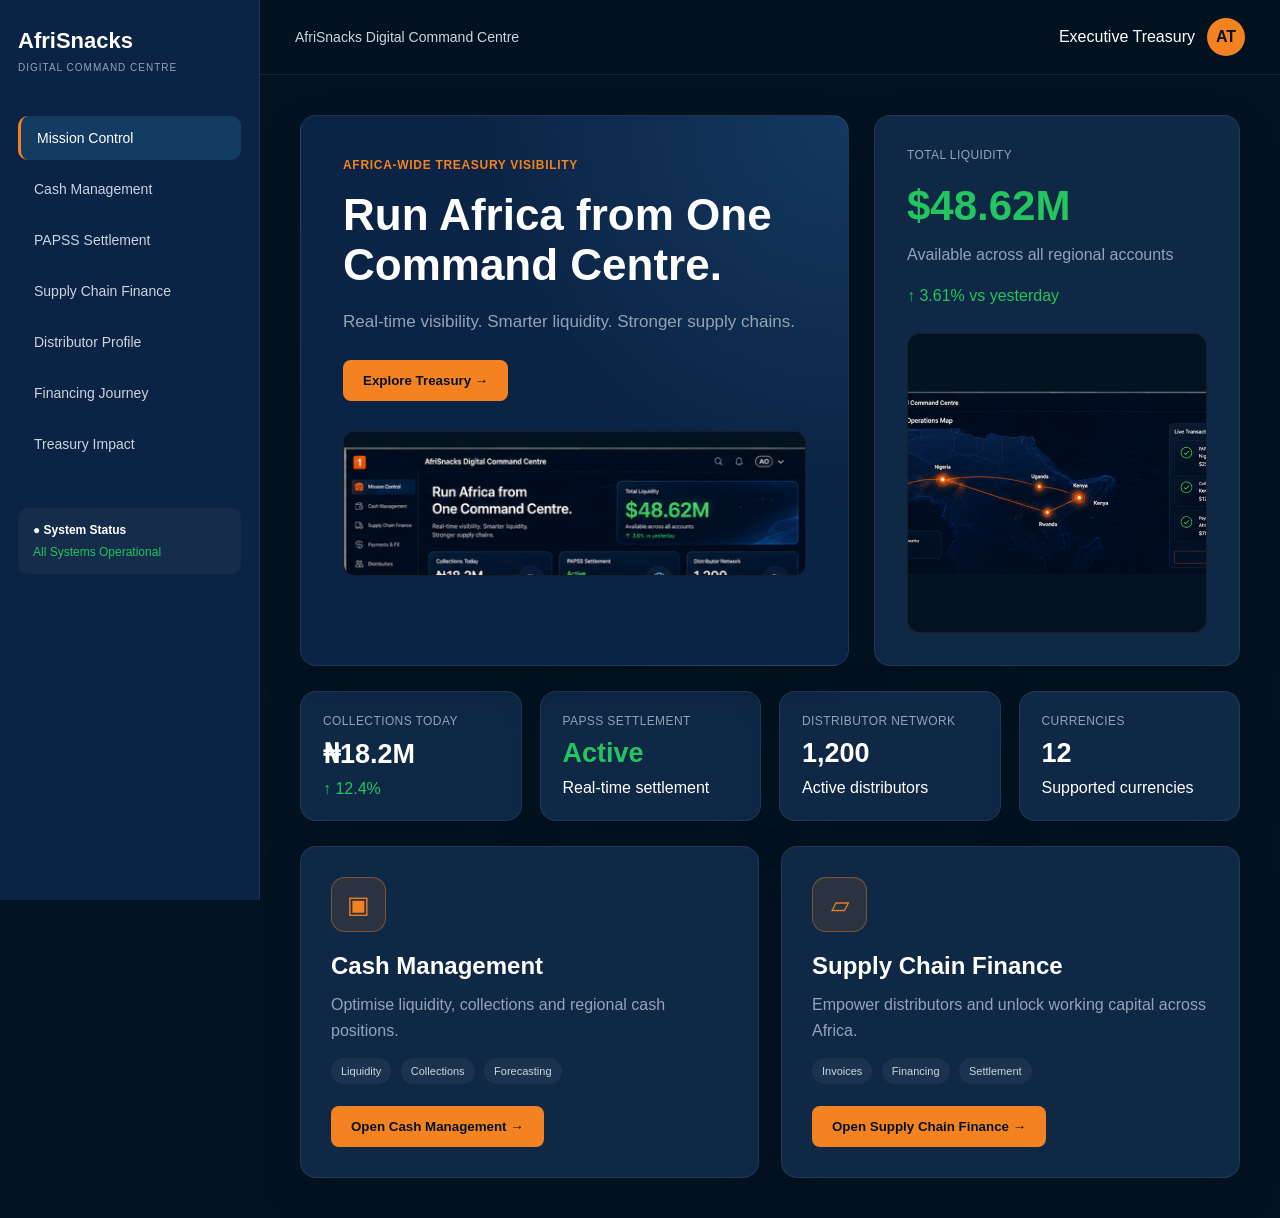
==== commit 30883a43: "Update index.html" ====
--- a/index.html
+++ b/index.html
@@ -10,52 +10,52 @@
 
 /* =====================================================
    AFRISNACKS DIGITAL COMMAND CENTRE
-   ALL-IN-ONE INDEX.HTML
+   SINGLE FILE RESPONSIVE PROTOTYPE
 ===================================================== */
 
 * {
-    box-sizing: border-box;
-    margin: 0;
-    padding: 0;
+  box-sizing: border-box;
+  margin: 0;
+  padding: 0;
 }
 
 :root {
-    --midnight: #061421;
-    --navy: #0B2344;
-    --blue: #143B62;
-    --card: #102842;
-    --orange: #F58220;
-    --orange-light: #ff9d4d;
-    --green: #31D17C;
-    --red: #ff657c;
-    --white: #FFFFFF;
-    --text: #D7E2EC;
-    --muted: #96A8B9;
-    --border: rgba(255,255,255,0.09);
+  --midnight: #041322;
+  --royal: #0B2344;
+  --deep: #143B62;
+  --card: #112B4A;
+  --orange: #F58220;
+  --green: #22C55E;
+  --white: #FFFFFF;
+  --slate: #CBD5E1;
+  --muted: #94A3B8;
+  --dark: #020B16;
+  --border: rgba(255,255,255,0.08);
 }
 
 html {
-    scroll-behavior: smooth;
+  scroll-behavior: smooth;
 }
 
 body {
-    font-family: Arial, Helvetica, sans-serif;
-    background: var(--midnight);
-    color: var(--white);
-    min-height: 100vh;
+  font-family: Arial, Helvetica, sans-serif;
+  background: var(--midnight);
+  color: var(--white);
+  min-height: 100vh;
+  overflow-x: hidden;
 }
 
 button {
-    font-family: inherit;
-}
-
-/* =====================================================
-   APP LAYOUT
+  font-family: inherit;
+}
+
+/* =====================================================
+   APP
 ===================================================== */
 
 .app {
-    display: flex;
-    min-height: 100vh;
+  display: flex;
+  min-height: 100vh;
 }
 
 /* =====================================================
@@ -63,916 +63,922 @@
 ===================================================== */
 
 .sidebar {
-    width: 260px;
-    height: 100vh;
-    position: fixed;
-    top: 0;
-    left: 0;
-    background: var(--navy);
-    padding: 28px 18px;
-    border-right: 1px solid var(--border);
-    z-index: 100;
+  width: 260px;
+  background: var(--royal);
+  border-right: 1px solid var(--border);
+  padding: 28px 18px;
+  position: fixed;
+  height: 100vh;
+  z-index: 1000;
+  transition: transform 0.3s ease;
+  overflow-y: auto;
 }
 
 .brand {
-    margin-bottom: 40px;
+  margin-bottom: 40px;
 }
 
 .brand h2 {
-    font-size: 23px;
+  font-size: 22px;
+  margin-bottom: 6px;
 }
 
 .brand p {
-    margin-top: 5px;
-    font-size: 10px;
-    color: var(--muted);
-    letter-spacing: 1.2px;
-    text-transform: uppercase;
+  font-size: 10px;
+  color: var(--muted);
+  text-transform: uppercase;
+  letter-spacing: 1px;
 }
 
 .nav-btn {
-    display: block;
+  width: 100%;
+  padding: 14px 16px;
+  margin-bottom: 7px;
+  border: none;
+  border-radius: 10px;
+  background: transparent;
+  color: var(--slate);
+  text-align: left;
+  cursor: pointer;
+  font-size: 14px;
+  transition: 0.2s ease;
+}
+
+.nav-btn:hover {
+  background: rgba(255,255,255,0.06);
+}
+
+.nav-btn.active {
+  background: var(--deep);
+  color: var(--white);
+  border-left: 3px solid var(--orange);
+}
+
+.system-status {
+  margin-top: 35px;
+  background: rgba(255,255,255,0.04);
+  padding: 15px;
+  border-radius: 10px;
+  color: var(--muted);
+  font-size: 12px;
+}
+
+.system-status strong {
+  color: var(--white);
+  display: block;
+  margin-bottom: 8px;
+}
+
+/* =====================================================
+   MAIN
+===================================================== */
+
+.main {
+  margin-left: 260px;
+  width: calc(100% - 260px);
+  min-height: 100vh;
+}
+
+.topbar {
+  min-height: 75px;
+  padding: 15px 35px;
+  display: flex;
+  align-items: center;
+  justify-content: space-between;
+  gap: 20px;
+  border-bottom: 1px solid var(--border);
+  background: rgba(4,19,34,0.96);
+  position: sticky;
+  top: 0;
+  z-index: 500;
+}
+
+.topbar-title {
+  font-size: 14px;
+  color: var(--slate);
+}
+
+.user {
+  display: flex;
+  align-items: center;
+  gap: 12px;
+}
+
+.avatar {
+  width: 38px;
+  height: 38px;
+  border-radius: 50%;
+  background: var(--orange);
+  display: flex;
+  align-items: center;
+  justify-content: center;
+  color: var(--midnight);
+  font-weight: bold;
+}
+
+.menu-toggle {
+  display: none;
+  background: var(--orange);
+  color: var(--midnight);
+  border: none;
+  width: 42px;
+  height: 42px;
+  border-radius: 9px;
+  font-size: 22px;
+  cursor: pointer;
+  font-weight: bold;
+}
+
+.content {
+  padding: 40px;
+}
+
+/* =====================================================
+   TYPOGRAPHY
+===================================================== */
+
+h1 {
+  font-size: 32px;
+  margin-bottom: 10px;
+}
+
+h2 {
+  font-size: 24px;
+}
+
+h3 {
+  font-size: 17px;
+}
+
+p {
+  color: var(--muted);
+  line-height: 1.6;
+}
+
+.label {
+  font-size: 12px;
+  color: var(--muted);
+  margin-bottom: 8px;
+  letter-spacing: 0.4px;
+}
+
+/* =====================================================
+   BUTTONS
+===================================================== */
+
+.btn {
+  background: var(--orange);
+  color: var(--midnight);
+  border: none;
+  padding: 13px 20px;
+  border-radius: 8px;
+  font-weight: bold;
+  cursor: pointer;
+  transition: 0.2s ease;
+}
+
+.btn:hover {
+  transform: translateY(-1px);
+  opacity: 0.92;
+}
+
+.btn.secondary {
+  background: rgba(255,255,255,0.07);
+  color: var(--white);
+}
+
+/* =====================================================
+   CARD
+===================================================== */
+
+.card {
+  background: rgba(17,43,74,0.92);
+  border: 1px solid var(--border);
+  border-radius: 16px;
+  box-shadow: 0 15px 40px rgba(2,11,22,0.25);
+}
+
+.card-pad {
+  padding: 24px;
+}
+
+/* =====================================================
+   GRIDS
+===================================================== */
+
+.hero-grid {
+  display: grid;
+  grid-template-columns: 1.5fr 1fr;
+  gap: 25px;
+  margin-bottom: 25px;
+}
+
+.kpi-grid {
+  display: grid;
+  grid-template-columns: repeat(4, 1fr);
+  gap: 18px;
+  margin-bottom: 25px;
+}
+
+.two-col {
+  display: grid;
+  grid-template-columns: 1fr 1fr;
+  gap: 22px;
+  margin-top: 22px;
+}
+
+.feature-grid {
+  display: grid;
+  grid-template-columns: 1fr 1fr;
+  gap: 22px;
+  margin-top: 25px;
+}
+
+/* =====================================================
+   HERO
+===================================================== */
+
+.hero {
+  padding: 42px;
+  min-height: 340px;
+  position: relative;
+  overflow: hidden;
+  background:
+    radial-gradient(circle at top right,
+    rgba(20,59,98,0.9),
+    transparent 50%),
+    var(--royal);
+}
+
+.hero-content {
+  position: relative;
+  z-index: 2;
+  max-width: 620px;
+}
+
+.hero h1 {
+  font-size: 44px;
+  margin: 18px 0;
+}
+
+.hero p {
+  font-size: 17px;
+}
+
+.hero-visual {
+  margin-top: 30px;
+  height: 145px;
+  border-radius: 12px;
+  overflow: hidden;
+  border: 1px solid rgba(255,255,255,0.08);
+  background: var(--dark);
+}
+
+.hero-visual img {
+  width: 100%;
+  height: 100%;
+  object-fit: cover;
+  object-position: top center;
+  display: block;
+}
+
+.eyebrow {
+  color: var(--orange);
+  font-size: 12px;
+  font-weight: bold;
+  letter-spacing: 0.7px;
+}
+
+/* =====================================================
+   LIQUIDITY
+===================================================== */
+
+.liquidity {
+  padding: 32px;
+  display: flex;
+  flex-direction: column;
+  justify-content: center;
+}
+
+.big-number {
+  font-size: 42px;
+  font-weight: bold;
+  margin: 12px 0;
+}
+
+.green {
+  color: var(--green);
+}
+
+.orange {
+  color: var(--orange);
+}
+
+/* =====================================================
+   KPI
+===================================================== */
+
+.kpi {
+  padding: 22px;
+}
+
+.kpi .value {
+  font-size: 27px;
+  font-weight: bold;
+  margin: 10px 0;
+}
+
+/* =====================================================
+   VISUAL IMAGE PANELS
+===================================================== */
+
+.solution-visual {
+  margin-top: 22px;
+  border-radius: 14px;
+  overflow: hidden;
+  background: var(--dark);
+  border: 1px solid var(--border);
+  height: 250px;
+}
+
+.solution-visual img {
+  width: 100%;
+  height: 100%;
+  object-fit: cover;
+  object-position: top center;
+  display: block;
+}
+
+.feature {
+  padding: 30px;
+}
+
+.feature h2 {
+  margin-bottom: 12px;
+}
+
+.feature .btn {
+  margin-top: 22px;
+}
+
+.feature-icon {
+  width: 55px;
+  height: 55px;
+  background: rgba(245,130,32,0.12);
+  border: 1px solid rgba(245,130,32,0.4);
+  color: var(--orange);
+  display: flex;
+  align-items: center;
+  justify-content: center;
+  border-radius: 14px;
+  font-size: 24px;
+  margin-bottom: 20px;
+}
+
+.tag {
+  display: inline-block;
+  padding: 7px 10px;
+  background: rgba(255,255,255,0.05);
+  border-radius: 20px;
+  font-size: 11px;
+  color: var(--slate);
+  margin: 15px 5px 0 0;
+}
+
+/* =====================================================
+   PAGE HEADER
+===================================================== */
+
+.page-header {
+  display: flex;
+  justify-content: space-between;
+  align-items: center;
+  gap: 25px;
+  margin-bottom: 28px;
+}
+
+/* =====================================================
+   BALANCES
+===================================================== */
+
+.balance-row {
+  display: grid;
+  grid-template-columns: 90px 1fr 80px;
+  gap: 15px;
+  align-items: center;
+  margin: 20px 0;
+  color: var(--slate);
+  font-size: 14px;
+}
+
+.bar {
+  height: 8px;
+  background: rgba(255,255,255,0.08);
+  border-radius: 20px;
+  overflow: hidden;
+}
+
+.bar span {
+  display: block;
+  height: 100%;
+  background: var(--orange);
+  border-radius: 20px;
+}
+
+/* =====================================================
+   LIQUIDITY FORECAST
+===================================================== */
+
+.chart-card {
+  padding: 24px;
+}
+
+.chart-header {
+  display: flex;
+  justify-content: space-between;
+  align-items: center;
+  gap: 15px;
+  margin-bottom: 20px;
+}
+
+.chart-tabs {
+  display: flex;
+  gap: 8px;
+}
+
+.chart-tab {
+  border: none;
+  padding: 8px 13px;
+  border-radius: 7px;
+  cursor: pointer;
+  background: rgba(255,255,255,0.07);
+  color: var(--muted);
+  font-size: 12px;
+}
+
+.chart-tab.active {
+  background: var(--orange);
+  color: var(--midnight);
+  font-weight: bold;
+}
+
+.chart-container {
+  width: 100%;
+  height: 320px;
+  position: relative;
+}
+
+#liquidityChart {
+  width: 100%;
+  height: 100%;
+  display: block;
+}
+
+.chart-tooltip {
+  position: absolute;
+  display: none;
+  pointer-events: none;
+  background: var(--dark);
+  border: 1px solid rgba(255,255,255,0.15);
+  color: var(--white);
+  padding: 9px 12px;
+  border-radius: 8px;
+  font-size: 12px;
+  z-index: 5;
+  white-space: nowrap;
+}
+
+/* =====================================================
+   TABLE
+===================================================== */
+
+.table-wrapper {
+  width: 100%;
+  overflow-x: auto;
+}
+
+.table {
+  width: 100%;
+  border-collapse: collapse;
+  margin-top: 15px;
+  min-width: 600px;
+}
+
+.table th {
+  text-align: left;
+  color: var(--muted);
+  font-size: 12px;
+  padding: 14px;
+}
+
+.table td {
+  padding: 15px 14px;
+  border-top: 1px solid rgba(255,255,255,0.07);
+  color: var(--slate);
+  font-size: 13px;
+}
+
+.status {
+  padding: 6px 10px;
+  border-radius: 20px;
+  font-size: 11px;
+}
+
+.status.pending {
+  color: var(--orange);
+  background: rgba(245,130,32,0.1);
+}
+
+.status.approved {
+  color: var(--green);
+  background: rgba(34,197,94,0.1);
+}
+
+/* =====================================================
+   SETTLEMENT
+===================================================== */
+
+.settlement {
+  padding: 35px;
+  display: grid;
+  grid-template-columns: 1fr 1fr 1fr;
+  align-items: center;
+  gap: 25px;
+}
+
+.party {
+  padding: 25px;
+  text-align: center;
+}
+
+.route-center {
+  text-align: center;
+}
+
+.payment-route {
+  height: 4px;
+  background: var(--orange);
+  margin: 20px 0;
+  box-shadow: 0 0 20px rgba(245,130,32,0.7);
+}
+
+.success-badge {
+  display: inline-block;
+  background: rgba(34,197,94,0.12);
+  color: var(--green);
+  padding: 9px 14px;
+  border-radius: 20px;
+  font-size: 12px;
+}
+
+/* =====================================================
+   PROFILE
+===================================================== */
+
+.profile {
+  padding: 35px;
+}
+
+.profile-top {
+  display: flex;
+  gap: 20px;
+  align-items: center;
+  margin-bottom: 30px;
+}
+
+.profile-icon {
+  width: 70px;
+  height: 70px;
+  border-radius: 16px;
+  background: var(--deep);
+  display: flex;
+  align-items: center;
+  justify-content: center;
+  font-size: 30px;
+  flex-shrink: 0;
+}
+
+.profile-stats {
+  display: grid;
+  grid-template-columns: repeat(4, 1fr);
+  gap: 15px;
+}
+
+.profile-stat {
+  padding: 20px;
+  background: rgba(255,255,255,0.04);
+  border-radius: 12px;
+}
+
+.profile-stat strong {
+  font-size: 20px;
+  display: block;
+  margin-top: 8px;
+}
+
+/* =====================================================
+   WORKFLOW
+===================================================== */
+
+.workflow {
+  padding: 45px 25px;
+  display: flex;
+  justify-content: space-between;
+  position: relative;
+}
+
+.workflow::before {
+  content: "";
+  position: absolute;
+  top: 70px;
+  left: 10%;
+  right: 10%;
+  height: 2px;
+  background: rgba(255,255,255,0.1);
+}
+
+.step {
+  width: 18%;
+  text-align: center;
+  position: relative;
+  z-index: 2;
+}
+
+.step-circle {
+  width: 48px;
+  height: 48px;
+  margin: auto auto 15px;
+  border-radius: 50%;
+  background: var(--deep);
+  display: flex;
+  align-items: center;
+  justify-content: center;
+  color: var(--muted);
+}
+
+.step.completed .step-circle {
+  background: var(--green);
+  color: var(--midnight);
+}
+
+.step.active .step-circle {
+  background: var(--orange);
+  color: var(--midnight);
+}
+
+/* =====================================================
+   IMPACT
+===================================================== */
+
+.impact {
+  display: grid;
+  grid-template-columns: 1fr 150px 1fr;
+  gap: 20px;
+  align-items: center;
+}
+
+.impact-card {
+  padding: 35px;
+  text-align: center;
+}
+
+.impact-arrow {
+  text-align: center;
+  font-size: 55px;
+  color: var(--green);
+}
+
+/* =====================================================
+   MAP
+===================================================== */
+
+.map-visual {
+  margin-top: 25px;
+  border-radius: 14px;
+  overflow: hidden;
+  height: 300px;
+  background: var(--dark);
+  border: 1px solid var(--border);
+}
+
+.map-visual img {
+  width: 100%;
+  height: 100%;
+  object-fit: cover;
+  display: block;
+}
+
+/* =====================================================
+   TABLET
+===================================================== */
+
+@media (max-width: 1100px) {
+
+  .sidebar {
+    width: 220px;
+  }
+
+  .main {
+    margin-left: 220px;
+    width: calc(100% - 220px);
+  }
+
+  .kpi-grid {
+    grid-template-columns: repeat(2, 1fr);
+  }
+
+  .hero-grid,
+  .feature-grid,
+  .two-col {
+    grid-template-columns: 1fr;
+  }
+
+  .profile-stats {
+    grid-template-columns: repeat(2, 1fr);
+  }
+
+  .settlement {
+    grid-template-columns: 1fr;
+  }
+
+  .impact {
+    grid-template-columns: 1fr;
+  }
+
+  .impact-arrow {
+    transform: rotate(90deg);
+  }
+
+}
+
+/* =====================================================
+   MOBILE
+===================================================== */
+
+@media (max-width: 768px) {
+
+  .sidebar {
+    width: 280px;
+    transform: translateX(-100%);
+    box-shadow: 15px 0 40px rgba(0,0,0,0.4);
+  }
+
+  .sidebar.open {
+    transform: translateX(0);
+  }
+
+  .main {
+    margin-left: 0;
     width: 100%;
-    border: none;
-    background: transparent;
-    color: var(--text);
-    padding: 14px 16px;
-    margin-bottom: 7px;
-    border-radius: 9px;
-    text-align: left;
-    font-size: 14px;
-    cursor: pointer;
-    transition: 0.25s ease;
-}
-
-.nav-btn:hover {
-    background: rgba(255,255,255,0.07);
-    transform: translateX(3px);
-}
-
-.nav-btn.active {
-    background: var(--blue);
-    color: white;
-    border-left: 4px solid var(--orange);
-}
-
-.system-status {
-    position: absolute;
-    bottom: 28px;
-    left: 18px;
-    right: 18px;
-    padding: 15px;
-    border-radius: 10px;
-    background: rgba(255,255,255,0.05);
-    font-size: 12px;
-}
-
-.system-status strong {
-    display: block;
-    margin-bottom: 8px;
-}
-
-.online {
-    color: var(--green);
-}
-
-/* =====================================================
-   MAIN
-===================================================== */
-
-.main {
-    margin-left: 260px;
-    width: calc(100% - 260px);
-    min-height: 100vh;
-}
-
-.topbar {
-    height: 75px;
-    padding: 0 35px;
-    display: flex;
-    align-items: center;
-    justify-content: space-between;
-    border-bottom: 1px solid var(--border);
-    background: rgba(6,20,33,0.96);
-    position: sticky;
-    top: 0;
-    z-index: 50;
-}
-
-.topbar-title {
-    font-size: 14px;
-    color: var(--muted);
-}
-
-.user {
-    display: flex;
-    align-items: center;
-    gap: 12px;
-    font-size: 13px;
-}
-
-.avatar {
-    width: 40px;
-    height: 40px;
-    border-radius: 50%;
-    background: var(--orange);
-    color: var(--midnight);
+  }
+
+  .menu-toggle {
     display: flex;
     align-items: center;
     justify-content: center;
-    font-weight: bold;
-}
-
-/* =====================================================
-   CONTENT
-===================================================== */
-
-.content {
-    padding: 38px;
-    position: relative;
-    min-height: calc(100vh - 75px);
-}
-
-/*
-   SUBTLE IMAGE VISUAL
-
-   The uploaded PNG is NOT displayed as a dashboard
-   inside another dashboard.
-
-   It is used only as a faint page atmosphere.
-*/
-
-.page-image {
-    position: absolute;
-    top: 0;
-    right: 0;
-    width: 600px;
-    height: 500px;
-
-    background-size: cover;
-    background-position: center;
-
-    opacity: 0.025;
-
-    pointer-events: none;
-
-    mask-image:
-        linear-gradient(
-            to bottom left,
-            black,
-            transparent 75%
-        );
-
-    -webkit-mask-image:
-        linear-gradient(
-            to bottom left,
-            black,
-            transparent 75%
-        );
-}
-
-.page-content {
-    position: relative;
-    z-index: 2;
-}
-
-/* =====================================================
-   TYPOGRAPHY
-===================================================== */
-
-h1 {
-    font-size: 35px;
-    margin-bottom: 10px;
-}
-
-h2 {
-    font-size: 23px;
-}
-
-h3 {
-    font-size: 17px;
-}
-
-p {
-    color: var(--muted);
-    line-height: 1.6;
-}
-
-.label {
-    font-size: 12px;
-    color: var(--muted);
-    letter-spacing: 0.5px;
-}
-
-.eyebrow {
-    color: var(--orange);
-    font-size: 12px;
-    font-weight: bold;
-    letter-spacing: 1px;
-}
-
-.green {
-    color: var(--green);
-}
-
-.orange {
-    color: var(--orange);
-}
-
-.red {
-    color: var(--red);
-}
-
-/* =====================================================
-   BUTTONS
-===================================================== */
-
-.btn {
-    border: none;
-    background: var(--orange);
-    color: var(--midnight);
-    padding: 14px 21px;
-    border-radius: 9px;
-    font-size: 14px;
-    font-weight: bold;
-    cursor: pointer;
-    transition: 0.25s ease;
-}
-
-.btn:hover {
-    transform: translateY(-2px);
-    background: var(--orange-light);
-}
-
-.btn.secondary {
-    background: rgba(255,255,255,0.07);
-    color: white;
-    border: 1px solid var(--border);
-}
-
-/* =====================================================
-   CARDS
-===================================================== */
-
-.card {
-    background: rgba(16,40,66,0.98);
-    border: 1px solid var(--border);
-    border-radius: 18px;
-    box-shadow: 0 15px 35px rgba(0,0,0,0.15);
-}
-
-.card-pad {
-    padding: 26px;
-}
-
-/* =====================================================
-   HERO
-===================================================== */
-
-.hero-grid {
-    display: grid;
-    grid-template-columns: 1.5fr 1fr;
-    gap: 24px;
-    margin-bottom: 24px;
-}
-
-.hero {
-    padding: 45px;
-    min-height: 300px;
-    background:
-        radial-gradient(
-            circle at top right,
-            rgba(245,130,32,0.14),
-            transparent 42%
-        ),
-        linear-gradient(135deg,#102842,#0B2344);
-}
-
-.hero h1 {
-    font-size: 47px;
-    max-width: 650px;
-    margin: 18px 0;
-}
-
-.hero p {
-    font-size: 17px;
-}
-
-.hero-actions {
-    display: flex;
-    gap: 12px;
-    margin-top: 28px;
-}
-
-.liquidity {
-    padding: 35px;
-    display: flex;
+  }
+
+  .topbar {
+    min-height: 65px;
+    padding: 12px 16px;
+  }
+
+  .topbar-title {
+    display: none;
+  }
+
+  .user span {
+    display: none;
+  }
+
+  .content {
+    padding: 22px 16px;
+  }
+
+  .hero-grid,
+  .feature-grid,
+  .two-col,
+  .kpi-grid {
+    grid-template-columns: 1fr;
+  }
+
+  .hero {
+    padding: 28px 22px;
+    min-height: auto;
+  }
+
+  .hero h1 {
+    font-size: 33px;
+  }
+
+  h1 {
+    font-size: 28px;
+  }
+
+  h2 {
+    font-size: 21px;
+  }
+
+  .big-number {
+    font-size: 34px;
+  }
+
+  .page-header {
     flex-direction: column;
-    justify-content: center;
-}
-
-.big-number {
-    font-size: 42px;
-    font-weight: bold;
-    margin: 12px 0;
-}
-
-/* =====================================================
-   KPI
-===================================================== */
-
-.kpi-grid {
-    display: grid;
-    grid-template-columns: repeat(4,1fr);
+    align-items: flex-start;
     gap: 18px;
-    margin-bottom: 24px;
-}
-
-.kpi {
-    padding: 24px;
-    cursor: pointer;
-    transition: 0.25s ease;
-}
-
-.kpi:hover {
-    transform: translateY(-5px);
-    border-color: rgba(245,130,32,0.5);
-}
-
-.kpi .value {
-    font-size: 28px;
-    font-weight: bold;
-    margin: 14px 0;
-}
-
-/* =====================================================
-   GRIDS
-===================================================== */
-
-.two-col {
-    display: grid;
-    grid-template-columns: 1fr 1fr;
+  }
+
+  .page-header .btn {
+    width: 100%;
+  }
+
+  .profile {
+    padding: 22px;
+  }
+
+  .profile-top {
+    flex-direction: column;
+    align-items: flex-start;
+  }
+
+  .profile-stats {
+    grid-template-columns: 1fr;
+  }
+
+  .settlement {
+    padding: 20px;
+    grid-template-columns: 1fr;
+  }
+
+  .workflow {
+    flex-direction: column;
     gap: 22px;
-}
-
-.feature-grid {
-    display: grid;
-    grid-template-columns: 1fr 1fr;
-    gap: 22px;
-}
-
-.feature {
-    padding: 30px;
-}
-
-.feature-icon {
-    width: 56px;
-    height: 56px;
-    background: rgba(245,130,32,0.12);
-    border: 1px solid rgba(245,130,32,0.35);
-    color: var(--orange);
-    border-radius: 14px;
+    padding: 25px;
+  }
+
+  .workflow::before {
+    display: none;
+  }
+
+  .step {
+    width: 100%;
     display: flex;
     align-items: center;
-    justify-content: center;
-    font-size: 23px;
-    margin-bottom: 20px;
-}
-
-.tag {
-    display: inline-block;
-    padding: 7px 11px;
-    margin: 18px 5px 0 0;
-    border-radius: 20px;
-    background: rgba(255,255,255,0.06);
-    color: var(--text);
-    font-size: 11px;
-}
-
-/* =====================================================
-   PAGE HEADER
-===================================================== */
-
-.page-header {
-    display: flex;
-    align-items: center;
-    justify-content: space-between;
-    margin-bottom: 28px;
-}
-
-/* =====================================================
-   CHART
-===================================================== */
-
-.chart-header {
-    display: flex;
-    justify-content: space-between;
-    align-items: center;
-}
-
-.chart-tabs {
-    display: flex;
-    gap: 6px;
-}
-
-.chart-tab {
-    border: none;
-    padding: 7px 10px;
-    border-radius: 6px;
-    background: rgba(255,255,255,0.06);
-    color: var(--muted);
-    cursor: pointer;
-    font-size: 11px;
-}
-
-.chart-tab.active {
-    background: var(--orange);
-    color: var(--midnight);
-}
-
-.chart-wrapper {
-    position: relative;
-    margin-top: 20px;
-    height: 330px;
-}
-
-.chart-wrapper svg {
-    width: 100%;
-    height: 100%;
-    overflow: visible;
-}
-
-.grid-line {
-    stroke: rgba(255,255,255,0.1);
-    stroke-width: 1;
-}
-
-.chart-area {
-    fill: rgba(49,209,124,0.12);
-}
-
-.chart-line {
-    fill: none;
-    stroke: var(--green);
-    stroke-width: 5;
-    stroke-linecap: round;
-    stroke-linejoin: round;
-    filter: drop-shadow(0 0 7px rgba(49,209,124,0.7));
-}
-
-.chart-point {
-    fill: var(--midnight);
-    stroke: var(--green);
-    stroke-width: 4;
-    cursor: pointer;
-}
-
-.chart-point:hover {
-    fill: var(--orange);
-    stroke: var(--orange);
-}
-
-.axis-label {
-    fill: var(--muted);
-    font-size: 11px;
-}
-
-.chart-tooltip {
-    position: absolute;
-    display: none;
-    background: #07111d;
-    border: 1px solid var(--border);
-    padding: 8px 12px;
-    border-radius: 7px;
-    font-size: 12px;
-    pointer-events: none;
-    z-index: 20;
-}
-
-/* =====================================================
-   BALANCES
-===================================================== */
-
-.balance-row {
-    display: grid;
-    grid-template-columns: 90px 1fr 80px;
-    gap: 14px;
-    align-items: center;
-    margin: 21px 0;
-}
-
-.bar {
-    height: 9px;
-    background: rgba(255,255,255,0.08);
-    border-radius: 20px;
-    overflow: hidden;
-}
-
-.bar span {
-    display: block;
-    height: 100%;
-    border-radius: 20px;
-    background: linear-gradient(
-        90deg,
-        var(--orange),
-        var(--orange-light)
-    );
-}
-
-/* =====================================================
-   TABLE
-===================================================== */
-
-.table {
-    width: 100%;
-    border-collapse: collapse;
-    margin-top: 15px;
-}
-
-.table th {
+    gap: 15px;
     text-align: left;
-    color: var(--muted);
-    font-size: 11px;
-    padding: 14px;
-}
-
-.table td {
-    padding: 16px 14px;
-    border-top: 1px solid rgba(255,255,255,0.07);
-    color: var(--text);
-    font-size: 13px;
-}
-
-.status {
-    padding: 6px 10px;
-    border-radius: 20px;
-    font-size: 11px;
-}
-
-.pending {
-    color: var(--orange);
-    background: rgba(245,130,32,0.12);
-}
-
-.approved {
-    color: var(--green);
-    background: rgba(49,209,124,0.12);
-}
-
-.action-btn {
-    border: none;
-    background: rgba(49,209,124,0.12);
-    color: var(--green);
-    padding: 7px 10px;
-    border-radius: 6px;
-    cursor: pointer;
-    font-size: 11px;
-}
-
-/* =====================================================
-   PAPSS
-===================================================== */
-
-.settlement {
-    padding: 40px;
-    display: grid;
-    grid-template-columns: 1fr 1fr 1fr;
-    gap: 30px;
-    align-items: center;
-}
-
-.party {
-    padding: 28px;
-    text-align: center;
-}
-
-.route-center {
-    text-align: center;
-}
-
-.payment-route {
-    height: 6px;
-    margin: 25px 0;
-    border-radius: 20px;
-    background: linear-gradient(
-        90deg,
-        var(--orange),
-        var(--green),
-        var(--orange)
-    );
-    animation: pulse 2s infinite;
-}
-
-@keyframes pulse {
-    50% {
-        box-shadow: 0 0 24px rgba(245,130,32,0.8);
-    }
-}
-
-.success-badge {
-    display: inline-block;
-    padding: 9px 14px;
-    border-radius: 20px;
-    color: var(--green);
-    background: rgba(49,209,124,0.12);
-    font-size: 12px;
-}
-
-/* =====================================================
-   FEED
-===================================================== */
-
-.feed-item {
-    padding: 17px 0;
-    border-bottom: 1px solid rgba(255,255,255,0.08);
-    display: flex;
-    justify-content: space-between;
-}
-
-/* =====================================================
-   PROFILE
-===================================================== */
-
-.profile {
-    padding: 35px;
-}
-
-.profile-top {
-    display: flex;
-    gap: 20px;
-    align-items: center;
-    margin-bottom: 30px;
-}
-
-.profile-icon {
-    width: 70px;
-    height: 70px;
-    border-radius: 17px;
-    background: var(--blue);
-    display: flex;
-    align-items: center;
-    justify-content: center;
-    font-size: 28px;
-}
-
-.profile-stats {
-    display: grid;
-    grid-template-columns: repeat(4,1fr);
-    gap: 15px;
-}
-
-.profile-stat {
-    padding: 20px;
-    background: rgba(255,255,255,0.04);
-    border-radius: 12px;
-}
-
-.profile-stat strong {
-    display: block;
-    margin-top: 8px;
-    font-size: 20px;
-}
-
-/* =====================================================
-   WORKFLOW
-===================================================== */
-
-.workflow {
-    padding: 45px 25px;
-    display: flex;
-    justify-content: space-between;
-    position: relative;
-}
-
-.workflow::before {
-    content: "";
-    position: absolute;
-    top: 69px;
-    left: 10%;
-    right: 10%;
-    height: 2px;
-    background: rgba(255,255,255,0.12);
-}
-
-.step {
-    width: 18%;
-    text-align: center;
-    position: relative;
-    z-index: 2;
-}
-
-.step-circle {
-    width: 50px;
-    height: 50px;
-    margin: auto auto 14px;
-    border-radius: 50%;
-    background: var(--blue);
-    display: flex;
-    align-items: center;
-    justify-content: center;
-}
-
-.step.completed .step-circle {
-    background: var(--green);
-    color: var(--midnight);
-}
-
-.step.active .step-circle {
-    background: var(--orange);
-    color: var(--midnight);
-}
-
-/* =====================================================
-   IMPACT
-===================================================== */
-
-.impact {
-    display: grid;
-    grid-template-columns: 1fr 150px 1fr;
-    align-items: center;
-    gap: 20px;
-}
-
-.impact-card {
-    padding: 35px;
-    text-align: center;
-}
-
-.impact-arrow {
-    text-align: center;
-    font-size: 55px;
-    color: var(--green);
-}
-
-/* =====================================================
-   MODAL
-===================================================== */
-
-.modal {
-    position: fixed;
-    inset: 0;
-    background: rgba(0,0,0,0.72);
-    display: none;
-    align-items: center;
-    justify-content: center;
-    z-index: 500;
-}
-
-.modal.show {
-    display: flex;
-}
-
-.modal-box {
-    width: 450px;
-    max-width: 90%;
-    padding: 30px;
-    border-radius: 18px;
-    background: #0D243B;
-    border: 1px solid var(--border);
-}
-
-.modal-box h2 {
-    margin-bottom: 20px;
-}
-
-.form-group {
-    margin-bottom: 17px;
-}
-
-.form-group label {
-    display: block;
-    font-size: 12px;
-    color: var(--muted);
-    margin-bottom: 7px;
-}
-
-.form-group input,
-.form-group select {
-    width: 100%;
-    padding: 13px;
-    border-radius: 8px;
-    border: 1px solid var(--border);
-    background: rgba(255,255,255,0.06);
-    color: white;
-}
-
-.modal-actions {
-    display: flex;
-    justify-content: flex-end;
-    gap: 10px;
-    margin-top: 25px;
-}
-
-/* =====================================================
-   TOAST
-===================================================== */
-
-.toast {
-    position: fixed;
-    right: 25px;
-    bottom: 25px;
-    padding: 15px 20px;
-    border-radius: 9px;
-    background: var(--green);
-    color: var(--midnight);
-    font-weight: bold;
-    transform: translateY(100px);
-    opacity: 0;
-    transition: 0.35s ease;
-    z-index: 1000;
-}
-
-.toast.show {
-    transform: translateY(0);
-    opacity: 1;
-}
-
-/* =====================================================
-   RESPONSIVE
-===================================================== */
-
-@media(max-width: 1050px) {
-
-    .sidebar {
-        width: 210px;
-    }
-
-    .main {
-        margin-left: 210px;
-        width: calc(100% - 210px);
-    }
-
-    .kpi-grid {
-        grid-template-columns: repeat(2,1fr);
-    }
-
-    .hero-grid,
-    .two-col,
-    .feature-grid {
-        grid-template-columns: 1fr;
-    }
-
-    .profile-stats {
-        grid-template-columns: repeat(2,1fr);
-    }
-
-    .settlement {
-        grid-template-columns: 1fr;
-    }
-
-}
-
-@media(max-width: 700px) {
-
-    .sidebar {
-        display: none;
-    }
-
-    .main {
-        margin-left: 0;
-        width: 100%;
-    }
-
-    .content {
-        padding: 22px;
-    }
-
-    .topbar {
-        padding: 0 20px;
-    }
-
-    .kpi-grid {
-        grid-template-columns: 1fr;
-    }
-
-    .hero {
-        padding: 30px;
-    }
-
-    .hero h1 {
-        font-size: 34px;
-    }
-
-    .profile-stats {
-        grid-template-columns: 1fr;
-    }
-
-    .workflow {
-        flex-direction: column;
-        gap: 25px;
-    }
-
-    .workflow::before {
-        display: none;
-    }
-
-    .step {
-        width: 100%;
-    }
-
-    .impact {
-        grid-template-columns: 1fr;
-    }
+  }
+
+  .step-circle {
+    margin: 0;
+    flex-shrink: 0;
+  }
+
+  .impact {
+    grid-template-columns: 1fr;
+  }
+
+  .impact-arrow {
+    transform: rotate(90deg);
+  }
+
+  .chart-header {
+    flex-direction: column;
+    align-items: flex-start;
+  }
+
+  .chart-container {
+    height: 270px;
+  }
+
+  .solution-visual {
+    height: 190px;
+  }
+
+  .map-visual {
+    height: 220px;
+  }
+
+}
+
+/* =====================================================
+   SMALL MOBILE
+===================================================== */
+
+@media (max-width: 420px) {
+
+  .hero h1 {
+    font-size: 29px;
+  }
+
+  .content {
+    padding: 18px 12px;
+  }
+
+  .kpi,
+  .card-pad {
+    padding: 18px;
+  }
 
 }
 
@@ -983,353 +989,290 @@
 
 <div id="app"></div>
 
-<div class="modal" id="paymentModal">
-
-    <div class="modal-box">
-
-        <h2>Create Payment</h2>
-
-        <div class="form-group">
-            <label>Destination Region</label>
-            <select>
-                <option>Ghana</option>
-                <option>Kenya</option>
-                <option>Nigeria</option>
-                <option>Rwanda</option>
-            </select>
-        </div>
-
-        <div class="form-group">
-            <label>Payment Amount</label>
-            <input type="text" placeholder="$250,000">
-        </div>
-
-        <div class="modal-actions">
-
-            <button
-                class="btn secondary"
-                onclick="closePayment()"
-            >
-                Cancel
-            </button>
-
-            <button
-                class="btn"
-                onclick="submitPayment()"
-            >
-                Submit Payment
-            </button>
-
-        </div>
+<script>
+
+/* =====================================================
+   AFRISNACKS DIGITAL COMMAND CENTRE
+===================================================== */
+
+const app = document.getElementById("app");
+
+const pages = {
+  mission: "Mission Control",
+  cash: "Cash Management",
+  papss: "PAPSS Settlement",
+  supply: "Supply Chain Finance",
+  distributor: "Distributor Profile",
+  journey: "Financing Journey",
+  impact: "Treasury Impact"
+};
+
+let currentPage = "mission";
+
+
+/* =====================================================
+   LAYOUT
+===================================================== */
+
+function renderLayout(content) {
+
+  app.innerHTML = `
+
+  <div class="app">
+
+    <aside class="sidebar">
+
+      <div class="brand">
+        <h2>AfriSnacks</h2>
+        <p>Digital Command Centre</p>
+      </div>
+
+      ${Object.entries(pages).map(([id, name]) => `
+        <button
+          class="nav-btn ${currentPage === id ? "active" : ""}"
+          onclick="goTo('${id}')"
+        >
+          ${name}
+        </button>
+      `).join("")}
+
+      <div class="system-status">
+        <strong>● System Status</strong>
+        <span class="green">All Systems Operational</span>
+      </div>
+
+    </aside>
+
+
+    <main class="main">
+
+      <header class="topbar">
+
+        <button
+          class="menu-toggle"
+          onclick="toggleMenu()"
+          aria-label="Open navigation"
+        >
+          ☰
+        </button>
+
+        <div class="topbar-title">
+          AfriSnacks Digital Command Centre
+        </div>
+
+        <div class="user">
+          <span>Executive Treasury</span>
+          <div class="avatar">AT</div>
+        </div>
+
+      </header>
+
+
+      <section class="content">
+        ${content}
+      </section>
+
+    </main>
+
+  </div>
+
+  `;
+}
+
+
+/* =====================================================
+   NAVIGATION
+===================================================== */
+
+function goTo(page) {
+
+  currentPage = page;
+
+  render();
+
+  document.querySelector(".sidebar")?.classList.remove("open");
+
+  window.scrollTo({
+    top: 0,
+    behavior: "smooth"
+  });
+
+}
+
+
+function toggleMenu() {
+
+  const sidebar = document.querySelector(".sidebar");
+
+  if (sidebar) {
+    sidebar.classList.toggle("open");
+  }
+
+}
+
+
+/* =====================================================
+   MISSION CONTROL
+===================================================== */
+
+function missionPage() {
+
+  renderLayout(`
+
+    <div class="hero-grid">
+
+      <div class="card hero">
+
+        <div class="hero-content">
+
+          <div class="eyebrow">
+            AFRICA-WIDE TREASURY VISIBILITY
+          </div>
+
+          <h1>
+            Run Africa from One Command Centre.
+          </h1>
+
+          <p>
+            Real-time visibility. Smarter liquidity.
+            Stronger supply chains.
+          </p>
+
+          <button
+            class="btn"
+            style="margin-top:25px"
+            onclick="goTo('cash')"
+          >
+            Explore Treasury →
+          </button>
+
+        </div>
+
+        <div class="hero-visual">
+          <img
+            src="mission-control.png"
+            alt="AfriSnacks mission control"
+          >
+        </div>
+
+      </div>
+
+
+      <div class="card liquidity">
+
+        <div class="label">TOTAL LIQUIDITY</div>
+
+        <div class="big-number green">
+          $48.62M
+        </div>
+
+        <p>
+          Available across all regional accounts
+        </p>
+
+        <p class="green" style="margin-top:15px">
+          ↑ 3.61% vs yesterday
+        </p>
+
+        <div class="map-visual">
+          <img
+            src="africa-map.png"
+            alt="AfriSnacks Africa network"
+          >
+        </div>
+
+      </div>
 
     </div>
 
-</div>
-
-<div class="toast" id="toast">
-    Action completed successfully.
-</div>
-
-
-<script>
-
-/* =====================================================
-   DATA
-===================================================== */
-
-const app = document.getElementById("app");
-
-const pages = {
-
-    mission: "Mission Control",
-    cash: "Cash Management",
-    papss: "PAPSS Settlement",
-    supply: "Supply Chain Finance",
-    distributor: "Distributor Profile",
-    journey: "Financing Journey",
-    impact: "Treasury Impact"
-
-};
-
-let currentPage = "mission";
-
-
-/* =====================================================
-   LAYOUT
-===================================================== */
-
-function renderLayout(content, imageName = "") {
-
-    app.innerHTML = `
-
-        <div class="app">
-
-            <aside class="sidebar">
-
-                <div class="brand">
-                    <h2>AfriSnacks</h2>
-                    <p>Digital Command Centre</p>
-                </div>
-
-                ${Object.entries(pages).map(([id,name]) => `
-
-                    <button
-                        class="nav-btn ${currentPage === id ? "active" : ""}"
-                        onclick="goTo('${id}')"
-                    >
-                        ${name}
-                    </button>
-
-                `).join("")}
-
-                <div class="system-status">
-
-                    <strong>● System Status</strong>
-
-                    <span class="online">
-                        All Systems Operational
-                    </span>
-
-                </div>
-
-            </aside>
-
-
-            <main class="main">
-
-                <header class="topbar">
-
-                    <div class="topbar-title">
-                        AfriSnacks Digital Command Centre
-                    </div>
-
-                    <div class="user">
-
-                        <span>Executive Treasury</span>
-
-                        <div class="avatar">
-                            AT
-                        </div>
-
-                    </div>
-
-                </header>
-
-
-                <section class="content">
-
-                    <div
-                        class="page-image"
-                        style="background-image:url('${imageName}')"
-                    ></div>
-
-                    <div class="page-content">
-
-                        ${content}
-
-                    </div>
-
-                </section>
-
-            </main>
-
-        </div>
-
-    `;
-
-}
-
-
-function goTo(page) {
-
-    currentPage = page;
-
-    render();
-
-    window.scrollTo({
-        top: 0,
-        behavior: "smooth"
-    });
-
-}
-
-
-/* =====================================================
-   MISSION CONTROL
-===================================================== */
-
-function missionPage() {
-
-renderLayout(`
-
-<div class="hero-grid">
-
-    <div class="card hero">
-
-        <div class="eyebrow">
-            AFRICA-WIDE TREASURY VISIBILITY
-        </div>
-
-        <h1>
-            Run Africa from One Command Centre.
-        </h1>
-
-        <p>
-            Real-time visibility, smarter liquidity
-            and stronger supply chains across
-            AfriSnacks' regional operations.
-        </p>
-
-        <div class="hero-actions">
-
-            <button
-                class="btn"
-                onclick="goTo('cash')"
-            >
-                Explore Treasury →
-            </button>
-
-            <button
-                class="btn secondary"
-                onclick="goTo('papss')"
-            >
-                View PAPSS
-            </button>
-
-        </div>
-
-    </div>
-
-
-    <div class="card liquidity">
-
-        <div class="label">
-            TOTAL LIQUIDITY
-        </div>
-
-        <div class="big-number green">
-            $48.62M
-        </div>
-
-        <p>
-            Available across all regional accounts
-        </p>
-
-        <p
-            class="green"
-            style="margin-top:15px"
-        >
-            ↑ 3.61% vs yesterday
-        </p>
-
-    </div>
-
-</div>
-
-
-<div class="kpi-grid">
-
-    <div
-        class="card kpi"
-        onclick="goTo('cash')"
-    >
+
+    <div class="kpi-grid">
+
+      <div class="card kpi">
         <div class="label">COLLECTIONS TODAY</div>
         <div class="value">₦18.2M</div>
         <span class="green">↑ 12.4%</span>
-    </div>
-
-
-    <div
-        class="card kpi"
-        onclick="goTo('papss')"
-    >
+      </div>
+
+      <div class="card kpi">
         <div class="label">PAPSS SETTLEMENT</div>
         <div class="value green">Active</div>
         <span>Real-time settlement</span>
-    </div>
-
-
-    <div
-        class="card kpi"
-        onclick="goTo('supply')"
-    >
+      </div>
+
+      <div class="card kpi">
         <div class="label">DISTRIBUTOR NETWORK</div>
         <div class="value">1,200</div>
         <span>Active distributors</span>
+      </div>
+
+      <div class="card kpi">
+        <div class="label">CURRENCIES</div>
+        <div class="value">12</div>
+        <span>Supported currencies</span>
+      </div>
+
     </div>
 
 
-    <div class="card kpi">
-
-        <div class="label">CURRENCIES</div>
-
-        <div class="value">12</div>
-
-        <span>Supported currencies</span>
-
-    </div>
-
-</div>
-
-
-<div class="feature-grid">
-
-    <div class="card feature">
+    <div class="feature-grid">
+
+      <div class="card feature">
 
         <div class="feature-icon">▣</div>
 
         <h2>Cash Management</h2>
 
-        <p style="margin-top:12px">
-            Optimise liquidity, collections
-            and regional cash positions.
+        <p>
+          Optimise liquidity, collections
+          and regional cash positions.
         </p>
 
         <span class="tag">Liquidity</span>
         <span class="tag">Collections</span>
         <span class="tag">Forecasting</span>
 
-        <br><br>
+        <br>
 
         <button
-            class="btn"
-            onclick="goTo('cash')"
+          class="btn"
+          onclick="goTo('cash')"
         >
-            Open Cash Management →
+          Open Cash Management →
         </button>
 
-    </div>
-
-
-    <div class="card feature">
+      </div>
+
+
+      <div class="card feature">
 
         <div class="feature-icon">▱</div>
 
         <h2>Supply Chain Finance</h2>
 
-        <p style="margin-top:12px">
-            Empower distributors and unlock
-            working capital across Africa.
+        <p>
+          Empower distributors and unlock
+          working capital across Africa.
         </p>
 
         <span class="tag">Invoices</span>
         <span class="tag">Financing</span>
         <span class="tag">Settlement</span>
 
-        <br><br>
+        <br>
 
         <button
-            class="btn"
-            onclick="goTo('supply')"
+          class="btn"
+          onclick="goTo('supply')"
         >
-            Open Supply Chain Finance →
+          Open Supply Chain Finance →
         </button>
 
+      </div>
+
     </div>
 
-</div>
-
-`, "mission-control.png");
+  `);
 
 }
 
@@ -1340,283 +1283,170 @@
 
 function cashPage() {
 
-renderLayout(`
-
-<div class="page-header">
-
-    <div>
-
+  renderLayout(`
+
+    <div class="page-header">
+
+      <div>
         <h1>Cash Management</h1>
-
         <p>
-            Real-time liquidity and collections intelligence.
+          Real-time liquidity and collections intelligence.
         </p>
+      </div>
+
+      <button
+        class="btn"
+        onclick="alert('Payment creation module opened.')"
+      >
+        Create Payment
+      </button>
 
     </div>
 
-    <button
-        class="btn"
-        onclick="openPayment()"
-    >
-        Create Payment
-    </button>
-
-</div>
-
-
-<div class="kpi-grid">
-
-    <div class="card kpi">
+
+    <div class="kpi-grid">
+
+      <div class="card kpi">
         <div class="label">LIQUIDITY</div>
         <div class="value green">$48.62M</div>
         <span class="green">↑ 3.61%</span>
-    </div>
-
-    <div class="card kpi">
+      </div>
+
+      <div class="card kpi">
         <div class="label">COLLECTIONS</div>
         <div class="value">₦18.2M</div>
         <span class="green">↑ 12.4%</span>
-    </div>
-
-    <div class="card kpi">
+      </div>
+
+      <div class="card kpi">
         <div class="label">CASH CONCENTRATION</div>
         <div class="value">82%</div>
         <span class="green">↑ 5%</span>
-    </div>
-
-    <div class="card kpi">
+      </div>
+
+      <div class="card kpi">
         <div class="label">REGIONS</div>
         <div class="value">5</div>
         <span>Active markets</span>
+      </div>
+
     </div>
 
-</div>
-
-
-<div class="two-col">
-
-    <div class="card card-pad">
-
-        <div class="chart-header">
-
-            <div>
-                <h3>Liquidity Forecast</h3>
-                <p style="font-size:12px">
-                    Projected regional liquidity position
-                </p>
-            </div>
-
-            <div class="chart-tabs">
-
-                <button
-                    class="chart-tab active"
-                    onclick="changeChart(this,'week')"
-                >
-                    7 Days
-                </button>
-
-                <button
-                    class="chart-tab"
-                    onclick="changeChart(this,'month')"
-                >
-                    30 Days
-                </button>
-
-            </div>
-
-        </div>
-
-
-        <div class="chart-wrapper">
-
-            <svg
-                viewBox="0 0 600 300"
-                preserveAspectRatio="none"
-            >
-
-                <line
-                    class="grid-line"
-                    x1="40" y1="50"
-                    x2="580" y2="50"
-                />
-
-                <line
-                    class="grid-line"
-                    x1="40" y1="110"
-                    x2="580" y2="110"
-                />
-
-                <line
-                    class="grid-line"
-                    x1="40" y1="170"
-                    x2="580" y2="170"
-                />
-
-                <line
-                    class="grid-line"
-                    x1="40" y1="230"
-                    x2="580" y2="230"
-                />
-
-
-                <path
-                    class="chart-area"
-                    d="
-                        M40 220
-                        L120 190
-                        L200 205
-                        L280 150
-                        L360 130
-                        L440 105
-                        L520 75
-                        L520 250
-                        L40 250 Z
-                    "
-                />
-
-
-                <path
-                    class="chart-line"
-                    d="
-                        M40 220
-                        L120 190
-                        L200 205
-                        L280 150
-                        L360 130
-                        L440 105
-                        L520 75
-                    "
-                />
-
-
-                <circle
-                    class="chart-point"
-                    cx="40" cy="220" r="6"
-                    data-value="$48.1M"
-                    onmouseenter="showTooltip(event)"
-                    onmouseleave="hideTooltip()"
-                />
-
-                <circle
-                    class="chart-point"
-                    cx="120" cy="190" r="6"
-                    data-value="$48.3M"
-                    onmouseenter="showTooltip(event)"
-                    onmouseleave="hideTooltip()"
-                />
-
-                <circle
-                    class="chart-point"
-                    cx="200" cy="205" r="6"
-                    data-value="$48.2M"
-                    onmouseenter="showTooltip(event)"
-                    onmouseleave="hideTooltip()"
-                />
-
-                <circle
-                    class="chart-point"
-                    cx="280" cy="150" r="6"
-                    data-value="$48.6M"
-                    onmouseenter="showTooltip(event)"
-                    onmouseleave="hideTooltip()"
-                />
-
-                <circle
-                    class="chart-point"
-                    cx="360" cy="130" r="6"
-                    data-value="$48.8M"
-                    onmouseenter="showTooltip(event)"
-                    onmouseleave="hideTooltip()"
-                />
-
-                <circle
-                    class="chart-point"
-                    cx="440" cy="105" r="6"
-                    data-value="$49.0M"
-                    onmouseenter="showTooltip(event)"
-                    onmouseleave="hideTooltip()"
-                />
-
-                <circle
-                    class="chart-point"
-                    cx="520" cy="75" r="6"
-                    data-value="$49.3M"
-                    onmouseenter="showTooltip(event)"
-                    onmouseleave="hideTooltip()"
-                />
-
-            </svg>
-
-            <div
-                id="chartTooltip"
-                class="chart-tooltip"
-            ></div>
-
-        </div>
+
+    <div class="card chart-card">
+
+      <div class="chart-header">
+
+        <div>
+          <h3>Liquidity Forecast</h3>
+          <p style="font-size:13px">
+            Projected regional liquidity movement
+          </p>
+        </div>
+
+        <div class="chart-tabs">
+
+          <button
+            class="chart-tab active"
+            id="sevenDays"
+            onclick="setForecast('7')"
+          >
+            7 Days
+          </button>
+
+          <button
+            class="chart-tab"
+            id="thirtyDays"
+            onclick="setForecast('30')"
+          >
+            30 Days
+          </button>
+
+        </div>
+
+      </div>
+
+
+      <div class="chart-container">
+
+        <canvas id="liquidityChart"></canvas>
+
+        <div
+          class="chart-tooltip"
+          id="chartTooltip"
+        ></div>
+
+      </div>
 
     </div>
 
 
-    <div class="card card-pad">
+    <div class="two-col">
+
+      <div class="card card-pad">
 
         <h3>Regional Balances</h3>
 
         <div class="balance-row">
-
-            <span>Nigeria</span>
-
-            <div class="bar">
-                <span style="width:82%"></span>
-            </div>
-
-            <strong>$24.3M</strong>
-
-        </div>
-
+          <span>Nigeria</span>
+          <div class="bar">
+            <span style="width:82%"></span>
+          </div>
+          <strong>$24.3M</strong>
+        </div>
 
         <div class="balance-row">
-
-            <span>Ghana</span>
-
-            <div class="bar">
-                <span style="width:60%"></span>
-            </div>
-
-            <strong>$9.8M</strong>
-
-        </div>
-
+          <span>Ghana</span>
+          <div class="bar">
+            <span style="width:60%"></span>
+          </div>
+          <strong>$9.8M</strong>
+        </div>
 
         <div class="balance-row">
-
-            <span>Kenya</span>
-
-            <div class="bar">
-                <span style="width:48%"></span>
-            </div>
-
-            <strong>$7.1M</strong>
-
-        </div>
-
+          <span>Kenya</span>
+          <div class="bar">
+            <span style="width:48%"></span>
+          </div>
+          <strong>$7.1M</strong>
+        </div>
 
         <div class="balance-row">
-
-            <span>Rwanda</span>
-
-            <div class="bar">
-                <span style="width:28%"></span>
-            </div>
-
-            <strong>$4.5M</strong>
-
-        </div>
+          <span>Rwanda</span>
+          <div class="bar">
+            <span style="width:28%"></span>
+          </div>
+          <strong>$4.5M</strong>
+        </div>
+
+      </div>
+
+
+      <div class="card card-pad">
+
+        <h3>Cash Management Solution</h3>
+
+        <p style="margin-top:10px">
+          Centralised visibility across collections,
+          liquidity and regional cash positions.
+        </p>
+
+        <div class="solution-visual">
+          <img
+            src="cash-management.png"
+            alt="Cash management solution"
+          >
+        </div>
+
+      </div>
 
     </div>
 
-</div>
-
-`, "cash-management.png");
+  `);
+
+  setTimeout(() => {
+    drawForecast("7");
+  }, 100);
 
 }
 
@@ -1627,295 +1457,263 @@
 
 function papssPage() {
 
-renderLayout(`
-
-<div class="page-header">
-
-    <div>
-
+  renderLayout(`
+
+    <div class="page-header">
+
+      <div>
         <h1>PAPSS Settlement</h1>
-
         <p>
-            Real-time cross-border treasury settlement.
+          Real-time cross-border treasury settlement.
         </p>
+      </div>
 
     </div>
 
-</div>
-
-
-<div class="card settlement">
-
-    <div class="card party">
+
+    <div class="card settlement">
+
+      <div class="card party">
 
         <h2>🇰🇪</h2>
-
-        <h3 style="margin-top:12px">
-            Kenya Treasury
-        </h3>
+        <h3>Kenya Treasury</h3>
 
         <p>
-            Regional treasury account
+          Regional treasury account
         </p>
 
+      </div>
+
+
+      <div class="route-center">
+
+        <div class="big-number">
+          $250,000
+        </div>
+
+        <div class="payment-route"></div>
+
+        <span class="success-badge">
+          ✓ Settlement Successful
+        </span>
+
+        <p style="margin-top:15px">
+          PAPSS Cross-Border Route
+        </p>
+
+      </div>
+
+
+      <div class="card party">
+
+        <h2>🇬🇭</h2>
+        <h3>Ghana Treasury</h3>
+
+        <p>
+          Regional treasury account
+        </p>
+
+      </div>
+
     </div>
 
 
-    <div class="route-center">
-
-        <div class="big-number">
-            $250,000
-        </div>
-
-        <div class="payment-route"></div>
-
-        <span class="success-badge">
-            ✓ Settlement Successful
-        </span>
-
-        <p style="margin-top:15px">
-            PAPSS Cross-Border Route
+    <div class="two-col">
+
+      <div class="card card-pad">
+
+        <h3>Settlement Interface</h3>
+
+        <div class="solution-visual">
+          <img
+            src="papss-settlement.png"
+            alt="PAPSS settlement interface"
+          >
+        </div>
+
+      </div>
+
+
+      <div class="card card-pad">
+
+        <h3>Compliance Timeline</h3>
+
+        <div class="balance-row">
+          <span>Payment</span>
+          <div class="bar">
+            <span style="width:100%"></span>
+          </div>
+          <strong class="green">Done</strong>
+        </div>
+
+        <div class="balance-row">
+          <span>Compliance</span>
+          <div class="bar">
+            <span style="width:100%"></span>
+          </div>
+          <strong class="green">Passed</strong>
+        </div>
+
+        <div class="balance-row">
+          <span>Routing</span>
+          <div class="bar">
+            <span style="width:100%"></span>
+          </div>
+          <strong class="green">Done</strong>
+        </div>
+
+        <div class="balance-row">
+          <span>Settlement</span>
+          <div class="bar">
+            <span style="width:100%"></span>
+          </div>
+          <strong class="green">Success</strong>
+        </div>
+
+      </div>
+
+    </div>
+
+  `);
+
+}
+
+
+/* =====================================================
+   SUPPLY CHAIN
+===================================================== */
+
+function supplyPage() {
+
+  renderLayout(`
+
+    <div class="page-header">
+
+      <div>
+        <h1>Supply Chain Finance</h1>
+        <p>
+          Finance distributors and optimise working capital.
         </p>
-
-    </div>
-
-
-    <div class="card party">
-
-        <h2>🇬🇭</h2>
-
-        <h3 style="margin-top:12px">
-            Ghana Treasury
-        </h3>
-
-        <p>
-            Regional treasury account
-        </p>
-
-    </div>
-
-</div>
-
-
-<div
-    class="two-col"
-    style="margin-top:22px"
->
-
-    <div class="card card-pad">
-
-        <h3>Compliance Timeline</h3>
-
-        <div class="feed-item">
-            <span>✓ Payment Initiated</span>
-            <span class="green">Completed</span>
-        </div>
-
-        <div class="feed-item">
-            <span>✓ Compliance Screening</span>
-            <span class="green">Passed</span>
-        </div>
-
-        <div class="feed-item">
-            <span>✓ PAPSS Routing</span>
-            <span class="green">Completed</span>
-        </div>
-
-        <div class="feed-item">
-            <span>✓ Settlement Completed</span>
-            <span class="green">Successful</span>
-        </div>
-
-    </div>
-
-
-    <div class="card card-pad">
-
-        <h3>Settlement Summary</h3>
-
-        <p class="label" style="margin-top:25px">
-            AMOUNT
-        </p>
-
-        <div class="big-number">
-            $250,000
-        </div>
-
-        <p class="label">
-            STATUS
-        </p>
-
-        <p class="green">
-            Successfully Settled
-        </p>
-
-    </div>
-
-</div>
-
-`, "papss-settlement.png");
-
-}
-
-
-/* =====================================================
-   SUPPLY CHAIN FINANCE
-===================================================== */
-
-function supplyPage() {
-
-renderLayout(`
-
-<div class="page-header">
-
-    <div>
-
-        <h1>Supply Chain Finance</h1>
-
-        <p>
-            Finance distributors and optimise working capital.
-        </p>
-
-    </div>
-
-    <button
+      </div>
+
+      <button
         class="btn"
         onclick="goTo('distributor')"
-    >
+      >
         View Distributor
-    </button>
-
-</div>
-
-
-<div class="kpi-grid">
-
-    <div class="card kpi">
+      </button>
+
+    </div>
+
+
+    <div class="kpi-grid">
+
+      <div class="card kpi">
         <div class="label">ACTIVE DISTRIBUTORS</div>
         <div class="value">1,200</div>
         <span class="green">↑ 4%</span>
-    </div>
-
-    <div class="card kpi">
+      </div>
+
+      <div class="card kpi">
         <div class="label">PENDING INVOICES</div>
         <div class="value orange">₦28.6M</div>
         <span>Awaiting approval</span>
-    </div>
-
-    <div class="card kpi">
+      </div>
+
+      <div class="card kpi">
         <div class="label">FINANCING UTILISATION</div>
         <div class="value">68%</div>
         <span class="green">↑ 8%</span>
-    </div>
-
-    <div class="card kpi">
+      </div>
+
+      <div class="card kpi">
         <div class="label">SETTLEMENT SUCCESS</div>
         <div class="value green">97.8%</div>
         <span>Regional average</span>
+      </div>
+
     </div>
 
-</div>
-
-
-<div class="card card-pad">
-
-    <h3>Invoice Queue</h3>
-
-    <table class="table">
-
-        <thead>
-
-            <tr>
+
+    <div class="two-col">
+
+      <div class="card card-pad">
+
+        <h3>Invoice Queue</h3>
+
+        <div class="table-wrapper">
+
+          <table class="table">
+
+            <thead>
+              <tr>
                 <th>Invoice ID</th>
                 <th>Distributor</th>
                 <th>Amount</th>
                 <th>Status</th>
-                <th>Action</th>
-            </tr>
-
-        </thead>
-
-        <tbody>
-
-            <tr id="invoice1">
-
+              </tr>
+            </thead>
+
+            <tbody>
+
+              <tr>
                 <td>INV-00482</td>
-
                 <td>AfriSnacks Ghana</td>
-
                 <td>₦4.8M</td>
-
                 <td>
-                    <span class="status pending">
-                        Pending
-                    </span>
+                  <span class="status pending">
+                    Pending
+                  </span>
                 </td>
-
+              </tr>
+
+              <tr>
+                <td>INV-00483</td>
+                <td>Nigeria Distributor</td>
+                <td>₦2.4M</td>
                 <td>
-                    <button
-                        class="action-btn"
-                        onclick="approveInvoice('invoice1')"
-                    >
-                        Approve
-                    </button>
+                  <span class="status approved">
+                    Approved
+                  </span>
                 </td>
-
-            </tr>
-
-
-            <tr>
-
-                <td>INV-00483</td>
-
-                <td>Nigeria Distributor</td>
-
-                <td>₦2.4M</td>
-
+              </tr>
+
+              <tr>
+                <td>INV-00484</td>
+                <td>Kenya Retail</td>
+                <td>₦3.1M</td>
                 <td>
-                    <span class="status approved">
-                        Approved
-                    </span>
+                  <span class="status pending">
+                    Pending
+                  </span>
                 </td>
-
-                <td>
-                    ✓
-                </td>
-
-            </tr>
-
-
-            <tr id="invoice3">
-
-                <td>INV-00484</td>
-
-                <td>Kenya Retail</td>
-
-                <td>₦3.1M</td>
-
-                <td>
-                    <span class="status pending">
-                        Pending
-                    </span>
-                </td>
-
-                <td>
-                    <button
-                        class="action-btn"
-                        onclick="approveInvoice('invoice3')"
-                    >
-                        Approve
-                    </button>
-                </td>
-
-            </tr>
-
-        </tbody>
-
-    </table>
-
-</div>
-
-`, "supply-chain-finance.png");
+              </tr>
+
+            </tbody>
+
+          </table>
+
+        </div>
+
+      </div>
+
+
+      <div class="card card-pad">
+
+        <h3>Supply Chain Finance Solution</h3>
+
+        <div class="solution-visual">
+          <img
+            src="supply-chain-finance.png"
+            alt="Supply chain finance solution"
+          >
+        </div>
+
+      </div>
+
+    </div>
+
+  `);
 
 }
 
@@ -1926,590 +1724,985 @@
 
 function distributorPage() {
 
-renderLayout(`
-
-<div class="page-header">
-
-    <div>
-
+  renderLayout(`
+
+    <div class="page-header">
+
+      <div>
         <h1>Distributor Profile</h1>
-
         <p>
-            Distributor financing and credit profile.
+          Distributor financing and credit profile.
         </p>
+      </div>
 
     </div>
 
-</div>
-
-
-<div class="card profile">
-
-    <div class="profile-top">
+
+    <div class="card profile">
+
+      <div class="profile-top">
 
         <div class="profile-icon">
-            ▥
+          ▥
         </div>
 
         <div>
 
-            <h2>
-                AfriSnacks Ghana Distributor
-            </h2>
-
-            <p>
-                Distributor ID: DIST-GHA-000489
-            </p>
-
-            <p
-                class="orange"
-                style="margin-top:10px"
-            >
-                ● Eligible for Financing
-            </p>
-
-        </div>
+          <h2>
+            AfriSnacks Ghana Distributor
+          </h2>
+
+          <p>
+            Distributor ID: DIST-GHA-000489
+          </p>
+
+          <p
+            class="orange"
+            style="margin-top:10px"
+          >
+            ● Eligible for Financing
+          </p>
+
+        </div>
+
+      </div>
+
+
+      <div class="profile-stats">
+
+        <div class="profile-stat">
+          <span class="label">CREDIT LIMIT</span>
+          <strong>₦12M</strong>
+        </div>
+
+        <div class="profile-stat">
+          <span class="label">OUTSTANDING INVOICE</span>
+          <strong>₦4.8M</strong>
+        </div>
+
+        <div class="profile-stat">
+          <span class="label">FINANCING OFFER</span>
+          <strong class="orange">₦4.6M</strong>
+        </div>
+
+        <div class="profile-stat">
+          <span class="label">STATUS</span>
+          <strong class="green">Active</strong>
+        </div>
+
+      </div>
 
     </div>
 
 
-    <div class="profile-stats">
-
-        <div class="profile-stat">
-
-            <span class="label">
-                CREDIT LIMIT
-            </span>
-
-            <strong>
-                ₦12M
-            </strong>
-
-        </div>
-
-
-        <div class="profile-stat">
-
-            <span class="label">
-                OUTSTANDING INVOICE
-            </span>
-
-            <strong>
-                ₦4.8M
-            </strong>
-
-        </div>
-
-
-        <div class="profile-stat">
-
-            <span class="label">
-                FINANCING OFFER
-            </span>
-
-            <strong class="orange">
-                ₦4.6M
-            </strong>
-
-        </div>
-
-
-        <div class="profile-stat">
-
-            <span class="label">
-                STATUS
-            </span>
-
-            <strong class="green">
-                Active
-            </strong>
-
-        </div>
+    <div class="two-col">
+
+      <div class="card card-pad">
+
+        <h3>Distributor Intelligence</h3>
+
+        <p style="margin-top:10px">
+          View distributor credit and financing information
+          from a single treasury workflow.
+        </p>
+
+        <button
+          class="btn"
+          style="margin-top:25px"
+          onclick="goTo('journey')"
+        >
+          View Financing Journey →
+        </button>
+
+      </div>
+
+
+      <div class="card card-pad">
+
+        <h3>Distributor Profile Visual</h3>
+
+        <div class="solution-visual">
+          <img
+            src="distributor-profile.png"
+            alt="Distributor profile"
+          >
+        </div>
+
+      </div>
 
     </div>
 
-</div>
-
-
-<div style="margin-top:25px">
-
-    <button
+  `);
+
+}
+
+
+/* =====================================================
+   JOURNEY
+===================================================== */
+
+function journeyPage() {
+
+  renderLayout(`
+
+    <div class="page-header">
+
+      <div>
+        <h1>Invoice Financing Journey</h1>
+        <p>
+          End-to-end distributor financing workflow.
+        </p>
+      </div>
+
+    </div>
+
+
+    <div class="card workflow">
+
+      <div class="step completed">
+
+        <div class="step-circle">
+          ✓
+        </div>
+
+        <div>
+          <strong>Onboard</strong>
+          <p>Completed</p>
+        </div>
+
+      </div>
+
+
+      <div class="step completed">
+
+        <div class="step-circle">
+          ✓
+        </div>
+
+        <div>
+          <strong>Invoice Uploaded</strong>
+          <p>Completed</p>
+        </div>
+
+      </div>
+
+
+      <div class="step completed">
+
+        <div class="step-circle">
+          ✓
+        </div>
+
+        <div>
+          <strong>Invoice Approved</strong>
+          <p>Completed</p>
+        </div>
+
+      </div>
+
+
+      <div class="step active">
+
+        <div class="step-circle">
+          4
+        </div>
+
+        <div>
+          <strong>Financing Generated</strong>
+          <p>Active</p>
+        </div>
+
+      </div>
+
+
+      <div class="step">
+
+        <div class="step-circle">
+          5
+        </div>
+
+        <div>
+          <strong>Settlement Completed</strong>
+          <p>Pending</p>
+        </div>
+
+      </div>
+
+    </div>
+
+
+    <div class="card card-pad" style="margin-top:25px">
+
+      <h3>Financing Journey Visual</h3>
+
+      <div class="solution-visual">
+        <img
+          src="financing-journey.png"
+          alt="Invoice financing journey"
+        >
+      </div>
+
+      <button
         class="btn"
-        onclick="goTo('journey')"
-    >
-        View Financing Journey →
-    </button>
-
-</div>
-
-`, "distributor-profile.png");
-
-}
-
-
-/* =====================================================
-   JOURNEY
-===================================================== */
-
-function journeyPage() {
-
-renderLayout(`
-
-<div class="page-header">
-
-    <div>
-
-        <h1>Invoice Financing Journey</h1>
+        style="margin-top:25px"
+        onclick="goTo('impact')"
+      >
+        View Treasury Impact →
+      </button>
+
+    </div>
+
+  `);
+
+}
+
+
+/* =====================================================
+   IMPACT
+===================================================== */
+
+function impactPage() {
+
+  renderLayout(`
+
+    <div class="page-header">
+
+      <div>
+
+        <h1>
+          Regional Treasury Successfully Updated
+        </h1>
 
         <p>
-            End-to-end distributor financing workflow.
+          Settlement and financing activity successfully
+          improved the regional treasury position.
         </p>
 
+      </div>
+
+      <span class="success-badge">
+        ✓ Update Complete
+      </span>
+
     </div>
 
-</div>
-
-
-<div class="card workflow">
-
-    <div class="step completed">
-
-        <div class="step-circle">
-            ✓
-        </div>
-
-        <strong>Onboard</strong>
-
-        <p>Completed</p>
+
+    <div class="impact">
+
+      <div class="card impact-card">
+
+        <div class="label">
+          BEFORE
+        </div>
+
+        <div class="big-number">
+          $48.62M
+        </div>
+
+        <p>
+          Regional Liquidity
+        </p>
+
+      </div>
+
+
+      <div class="impact-arrow">
+
+        ↑
+
+        <p
+          class="green"
+          style="font-size:15px"
+        >
+          +$330K
+        </p>
+
+      </div>
+
+
+      <div class="card impact-card">
+
+        <div class="label">
+          AFTER
+        </div>
+
+        <div class="big-number green">
+          $48.95M
+        </div>
+
+        <p>
+          Regional Liquidity
+        </p>
+
+      </div>
 
     </div>
 
 
-    <div class="step completed">
-
-        <div class="step-circle">
-            ✓
-        </div>
-
-        <strong>Invoice Uploaded</strong>
-
-        <p>Completed</p>
+    <div class="two-col">
+
+      <div class="card card-pad">
+
+        <h3>Latest Transaction</h3>
+
+        <div style="margin-top:25px">
+
+          <span class="orange">
+            ● LIVE UPDATE
+          </span>
+
+          <h2 style="margin-top:15px">
+            Kenya Collection Received
+          </h2>
+
+          <div
+            class="big-number green"
+            style="font-size:32px"
+          >
+            ₦1.8M
+          </div>
+
+          <span class="success-badge">
+            ✓ Successfully Updated
+          </span>
+
+        </div>
+
+      </div>
+
+
+      <div class="card card-pad">
+
+        <h3>Treasury Impact Visual</h3>
+
+        <div class="solution-visual">
+          <img
+            src="treasury-impact.png"
+            alt="Treasury impact"
+          >
+        </div>
+
+      </div>
 
     </div>
 
-
-    <div class="step completed">
-
-        <div class="step-circle">
-            ✓
-        </div>
-
-        <strong>Invoice Approved</strong>
-
-        <p>Completed</p>
-
-    </div>
-
-
-    <div class="step active">
-
-        <div class="step-circle">
-            4
-        </div>
-
-        <strong>Financing Generated</strong>
-
-        <p>Active</p>
-
-    </div>
-
-
-    <div class="step">
-
-        <div class="step-circle">
-            5
-        </div>
-
-        <strong>Settlement Completed</strong>
-
-        <p>Pending</p>
-
-    </div>
-
-</div>
-
-
-<div style="margin-top:30px">
-
-    <button
-        class="btn"
-        onclick="completeJourney()"
-    >
-        Complete Financing →
-    </button>
-
-</div>
-
-`, "financing-journey.png");
-
-}
-
-
-/* =====================================================
-   IMPACT
-===================================================== */
-
-function impactPage() {
-
-renderLayout(`
-
-<div class="page-header">
-
-    <div>
-
-        <h1>
-            Regional Treasury Successfully Updated
-        </h1>
-
-        <p>
-            Settlement and financing activity improved
-            the regional treasury position.
-        </p>
-
-    </div>
-
-    <span class="success-badge">
-        ✓ Update Complete
-    </span>
-
-</div>
-
-
-<div class="impact">
-
-    <div class="card impact-card">
-
-        <div class="label">
-            BEFORE
-        </div>
-
-        <div class="big-number">
-            $48.62M
-        </div>
-
-        <p>
-            Regional Liquidity
-        </p>
-
-    </div>
-
-
-    <div class="impact-arrow">
-
-        ↑
-
-        <p
-            class="green"
-            style="font-size:15px"
-        >
-            +$330K
-        </p>
-
-    </div>
-
-
-    <div class="card impact-card">
-
-        <div class="label">
-            AFTER
-        </div>
-
-        <div class="big-number green">
-            $48.95M
-        </div>
-
-        <p>
-            Regional Liquidity
-        </p>
-
-    </div>
-
-</div>
-
-
-<div
-    class="two-col"
-    style="margin-top:22px"
->
-
-    <div class="card card-pad">
-
-        <h3>Liquidity Improvement</h3>
-
-        <div
-            style="
-                height:240px;
-                margin-top:25px;
-                display:flex;
-                align-items:flex-end;
-                gap:25px;
-            "
-        >
-
-            <div
-                style="
-                    width:30%;
-                    height:55%;
-                    background:#143B62;
-                    border-radius:8px 8px 0 0;
-                "
-            ></div>
-
-            <div
-                style="
-                    width:30%;
-                    height:68%;
-                    background:#F58220;
-                    border-radius:8px 8px 0 0;
-                "
-            ></div>
-
-            <div
-                style="
-                    width:30%;
-                    height:88%;
-                    background:#31D17C;
-                    border-radius:8px 8px 0 0;
-                "
-            ></div>
-
-        </div>
-
-    </div>
-
-
-    <div class="card card-pad">
-
-        <h3>Latest Transaction</h3>
-
-        <div style="margin-top:25px">
-
-            <span class="orange">
-                ● LIVE UPDATE
-            </span>
-
-            <h2 style="margin-top:15px">
-                Kenya Collection Received
-            </h2>
-
-            <div
-                class="big-number green"
-                style="font-size:32px"
-            >
-                ₦1.8M
-            </div>
-
-            <span class="success-badge">
-                ✓ Successfully Updated
-            </span>
-
-        </div>
-
-    </div>
-
-</div>
-
-`, "treasury-impact.png");
-
-}
-
-
-/* =====================================================
-   INTERACTIONS
-===================================================== */
-
-function openPayment() {
-
-    document
-        .getElementById("paymentModal")
-        .classList.add("show");
-
-}
-
-function closePayment() {
-
-    document
-        .getElementById("paymentModal")
-        .classList.remove("show");
-
-}
-
-function submitPayment() {
-
-    closePayment();
-
-    showToast(
-        "Payment submitted for approval."
+  `);
+
+}
+
+
+/* =====================================================
+   LIQUIDITY FORECAST DATA
+   BOTH DATASETS INTENTIONALLY FLUCTUATE
+===================================================== */
+
+const forecastData = {
+
+  "7": {
+    labels: [
+      "Day 1",
+      "Day 2",
+      "Day 3",
+      "Day 4",
+      "Day 5",
+      "Day 6",
+      "Day 7"
+    ],
+
+    values: [
+      48.20,
+      48.74,
+      48.38,
+      49.12,
+      48.61,
+      49.04,
+      48.95
+    ]
+  },
+
+
+  "30": {
+    labels: [
+      "1","2","3","4","5",
+      "6","7","8","9","10",
+      "11","12","13","14","15",
+      "16","17","18","19","20",
+      "21","22","23","24","25",
+      "26","27","28","29","30"
+    ],
+
+    values: [
+      48.20,
+      48.55,
+      48.31,
+      48.72,
+      48.42,
+      48.96,
+      48.68,
+      49.08,
+      48.73,
+      48.49,
+      48.88,
+      49.21,
+      48.91,
+      48.57,
+      48.84,
+      49.14,
+      48.76,
+      49.32,
+      49.04,
+      48.69,
+      48.97,
+      49.27,
+      48.89,
+      49.11,
+      48.74,
+      49.02,
+      49.36,
+      49.08,
+      48.82,
+      48.95
+    ]
+  }
+
+};
+
+
+let currentForecast = "7";
+
+
+/* =====================================================
+   CHANGE FORECAST
+===================================================== */
+
+function setForecast(days) {
+
+  currentForecast = days;
+
+  document
+    .getElementById("sevenDays")
+    ?.classList.toggle("active", days === "7");
+
+  document
+    .getElementById("thirtyDays")
+    ?.classList.toggle("active", days === "30");
+
+  drawForecast(days);
+
+}
+
+
+/* =====================================================
+   DRAW FLUCTUATING CANVAS CHART
+===================================================== */
+
+function drawForecast(days) {
+
+  const canvas = document.getElementById("liquidityChart");
+
+  if (!canvas) return;
+
+  const container = canvas.parentElement;
+
+  const rect = container.getBoundingClientRect();
+
+  const dpr = window.devicePixelRatio || 1;
+
+  canvas.width = rect.width * dpr;
+  canvas.height = rect.height * dpr;
+
+  canvas.style.width = rect.width + "px";
+  canvas.style.height = rect.height + "px";
+
+  const ctx = canvas.getContext("2d");
+
+  ctx.scale(dpr, dpr);
+
+  const width = rect.width;
+  const height = rect.height;
+
+  const data = forecastData[days];
+
+  const values = data.values;
+  const labels = data.labels;
+
+  const padding = {
+    top: 25,
+    right: 20,
+    bottom: 45,
+    left: 55
+  };
+
+  const chartWidth =
+    width - padding.left - padding.right;
+
+  const chartHeight =
+    height - padding.top - padding.bottom;
+
+  const minValue =
+    Math.min(...values) - 0.2;
+
+  const maxValue =
+    Math.max(...values) + 0.2;
+
+  const range =
+    maxValue - minValue;
+
+  const points = [];
+
+  function getX(index) {
+
+    return (
+      padding.left +
+      (index / (values.length - 1)) *
+      chartWidth
     );
 
-}
-
-
-function showToast(message) {
-
-    const toast =
-        document.getElementById("toast");
-
-    toast.textContent = message;
-
-    toast.classList.add("show");
-
-    setTimeout(() => {
-
-        toast.classList.remove("show");
-
-    }, 3000);
-
-}
-
-
-function approveInvoice(id) {
-
-    const row =
-        document.getElementById(id);
-
-    row.querySelector(
-        "td:nth-child(4)"
-    ).innerHTML = `
-        <span class="status approved">
-            Approved
-        </span>
-    `;
-
-    row.querySelector(
-        "td:nth-child(5)"
-    ).innerHTML = "✓";
-
-    showToast(
-        "Invoice approved successfully."
+  }
+
+  function getY(value) {
+
+    return (
+      padding.top +
+      (maxValue - value) /
+      range *
+      chartHeight
     );
 
-}
-
-
-function completeJourney() {
-
-    showToast(
-        "Financing journey completed successfully."
+  }
+
+
+  /* BACKGROUND */
+
+  ctx.clearRect(
+    0,
+    0,
+    width,
+    height
+  );
+
+
+  /* GRID */
+
+  ctx.strokeStyle =
+    "rgba(255,255,255,0.08)";
+
+  ctx.lineWidth = 1;
+
+  const gridLines = 5;
+
+  for (
+    let i = 0;
+    i <= gridLines;
+    i++
+  ) {
+
+    const y =
+      padding.top +
+      (i / gridLines) *
+      chartHeight;
+
+    ctx.beginPath();
+
+    ctx.moveTo(
+      padding.left,
+      y
     );
 
-    setTimeout(() => {
-
-        goTo("impact");
-
-    }, 900);
-
-}
-
-
-function changeChart(button, period) {
-
-    document
-        .querySelectorAll(".chart-tab")
-        .forEach(tab => {
-
-            tab.classList.remove("active");
-
-        });
-
-    button.classList.add("active");
-
-    if (period === "month") {
-
-        showToast(
-            "30-day liquidity forecast selected."
+    ctx.lineTo(
+      width - padding.right,
+      y
+    );
+
+    ctx.stroke();
+
+
+    const value =
+      maxValue -
+      (i / gridLines) *
+      range;
+
+    ctx.fillStyle =
+      "#94A3B8";
+
+    ctx.font =
+      "11px Arial";
+
+    ctx.fillText(
+      "$" + value.toFixed(1) + "M",
+      5,
+      y + 4
+    );
+
+  }
+
+
+  /* X LABELS */
+
+  ctx.fillStyle =
+    "#94A3B8";
+
+  ctx.font =
+    "10px Arial";
+
+  const labelInterval =
+    days === "7" ? 1 : 4;
+
+  labels.forEach(
+    (label, index) => {
+
+      if (
+        index % labelInterval === 0 ||
+        index === labels.length - 1
+      ) {
+
+        const x =
+          getX(index);
+
+        ctx.fillText(
+          days === "7"
+            ? label
+            : "Day " + label,
+          x - 10,
+          height - 18
         );
 
+      }
+
     }
-
-}
-
-
-/* =====================================================
-   CHART TOOLTIP
-===================================================== */
-
-function showTooltip(event) {
-
-    const tooltip =
-        document.getElementById("chartTooltip");
-
-    if (!tooltip) return;
-
-    tooltip.innerHTML =
-        event.target.dataset.value;
-
-    tooltip.style.display = "block";
-
-    tooltip.style.left =
-        event.offsetX + 20 + "px";
-
-    tooltip.style.top =
-        event.offsetY + "px";
-
-}
-
-
-function hideTooltip() {
-
-    const tooltip =
-        document.getElementById("chartTooltip");
-
-    if (tooltip) {
-
-        tooltip.style.display = "none";
+  );
+
+
+  /* CREATE POINTS */
+
+  values.forEach(
+    (value, index) => {
+
+      points.push({
+        x: getX(index),
+        y: getY(value),
+        value: value,
+        label: labels[index]
+      });
 
     }
-
-}
-
-
-/* =====================================================
-   RENDER
+  );
+
+
+  /* AREA */
+
+  ctx.beginPath();
+
+  points.forEach(
+    (point, index) => {
+
+      if (index === 0) {
+
+        ctx.moveTo(
+          point.x,
+          point.y
+        );
+
+      } else {
+
+        ctx.lineTo(
+          point.x,
+          point.y
+        );
+
+      }
+
+    }
+  );
+
+  ctx.lineTo(
+    points[points.length - 1].x,
+    padding.top + chartHeight
+  );
+
+  ctx.lineTo(
+    points[0].x,
+    padding.top + chartHeight
+  );
+
+  ctx.closePath();
+
+  const gradient =
+    ctx.createLinearGradient(
+      0,
+      padding.top,
+      0,
+      padding.top + chartHeight
+    );
+
+  gradient.addColorStop(
+    0,
+    "rgba(34,197,94,0.30)"
+  );
+
+  gradient.addColorStop(
+    1,
+    "rgba(34,197,94,0.01)"
+  );
+
+  ctx.fillStyle =
+    gradient;
+
+  ctx.fill();
+
+
+  /* FLUCTUATING LINE */
+
+  ctx.beginPath();
+
+  points.forEach(
+    (point, index) => {
+
+      if (index === 0) {
+
+        ctx.moveTo(
+          point.x,
+          point.y
+        );
+
+      } else {
+
+        ctx.lineTo(
+          point.x,
+          point.y
+        );
+
+      }
+
+    }
+  );
+
+  ctx.strokeStyle =
+    "#22C55E";
+
+  ctx.lineWidth = 3;
+
+  ctx.lineJoin = "round";
+
+  ctx.lineCap = "round";
+
+  ctx.shadowColor =
+    "rgba(34,197,94,0.6)";
+
+  ctx.shadowBlur = 10;
+
+  ctx.stroke();
+
+  ctx.shadowBlur = 0;
+
+
+  /* POINTS */
+
+  points.forEach(
+    (point) => {
+
+      ctx.beginPath();
+
+      ctx.arc(
+        point.x,
+        point.y,
+        days === "7" ? 5 : 3.5,
+        0,
+        Math.PI * 2
+      );
+
+      ctx.fillStyle =
+        "#041322";
+
+      ctx.fill();
+
+      ctx.lineWidth = 2;
+
+      ctx.strokeStyle =
+        "#22C55E";
+
+      ctx.stroke();
+
+    }
+  );
+
+
+  /* TOOLTIP */
+
+  const tooltip =
+    document.getElementById(
+      "chartTooltip"
+    );
+
+  canvas.onmousemove =
+    function(event) {
+
+      const canvasRect =
+        canvas.getBoundingClientRect();
+
+      const mouseX =
+        event.clientX -
+        canvasRect.left;
+
+      const mouseY =
+        event.clientY -
+        canvasRect.top;
+
+      let nearest = null;
+
+      let nearestDistance =
+        Infinity;
+
+      points.forEach(
+        point => {
+
+          const distance =
+            Math.sqrt(
+              Math.pow(
+                mouseX - point.x,
+                2
+              ) +
+              Math.pow(
+                mouseY - point.y,
+                2
+              )
+            );
+
+          if (
+            distance <
+            nearestDistance
+          ) {
+
+            nearestDistance =
+              distance;
+
+            nearest =
+              point;
+
+          }
+
+        }
+      );
+
+      if (
+        nearest &&
+        nearestDistance < 35
+      ) {
+
+        tooltip.style.display =
+          "block";
+
+        tooltip.innerHTML =
+          `<strong>${days === "7"
+            ? nearest.label
+            : "Day " + nearest.label}</strong><br>
+           Liquidity: $${nearest.value.toFixed(2)}M`;
+
+        let tooltipLeft =
+          nearest.x + 12;
+
+        if (
+          tooltipLeft + 150 >
+          width
+        ) {
+
+          tooltipLeft =
+            nearest.x - 155;
+
+        }
+
+        tooltip.style.left =
+          tooltipLeft + "px";
+
+        tooltip.style.top =
+          Math.max(
+            10,
+            nearest.y - 55
+          ) + "px";
+
+      } else {
+
+        tooltip.style.display =
+          "none";
+
+      }
+
+    };
+
+
+  canvas.onmouseleave =
+    function() {
+
+      tooltip.style.display =
+        "none";
+
+    };
+
+}
+
+
+/* =====================================================
+   RENDER PAGE
 ===================================================== */
 
 function render() {
 
-    if (currentPage === "mission") {
-        missionPage();
+  if (currentPage === "mission") {
+    missionPage();
+  }
+
+  if (currentPage === "cash") {
+    cashPage();
+  }
+
+  if (currentPage === "papss") {
+    papssPage();
+  }
+
+  if (currentPage === "supply") {
+    supplyPage();
+  }
+
+  if (currentPage === "distributor") {
+    distributorPage();
+  }
+
+  if (currentPage === "journey") {
+    journeyPage();
+  }
+
+  if (currentPage === "impact") {
+    impactPage();
+  }
+
+}
+
+
+/* =====================================================
+   RESPONSIVE CHART REDRAW
+===================================================== */
+
+window.addEventListener(
+  "resize",
+  () => {
+
+    if (
+      currentPage === "cash"
+    ) {
+
+      drawForecast(
+        currentForecast
+      );
+
     }
 
-    if (currentPage === "cash") {
-        cashPage();
-    }
-
-    if (currentPage === "papss") {
-        papssPage();
-    }
-
-    if (currentPage === "supply") {
-        supplyPage();
-    }
-
-    if (currentPage === "distributor") {
-        distributorPage();
-    }
-
-    if (currentPage === "journey") {
-        journeyPage();
-    }
-
-    if (currentPage === "impact") {
-        impactPage();
-    }
-
-}
-
+  }
+);
+
+
+/* =====================================================
+   INITIAL RENDER
+===================================================== */
 
 render();
 
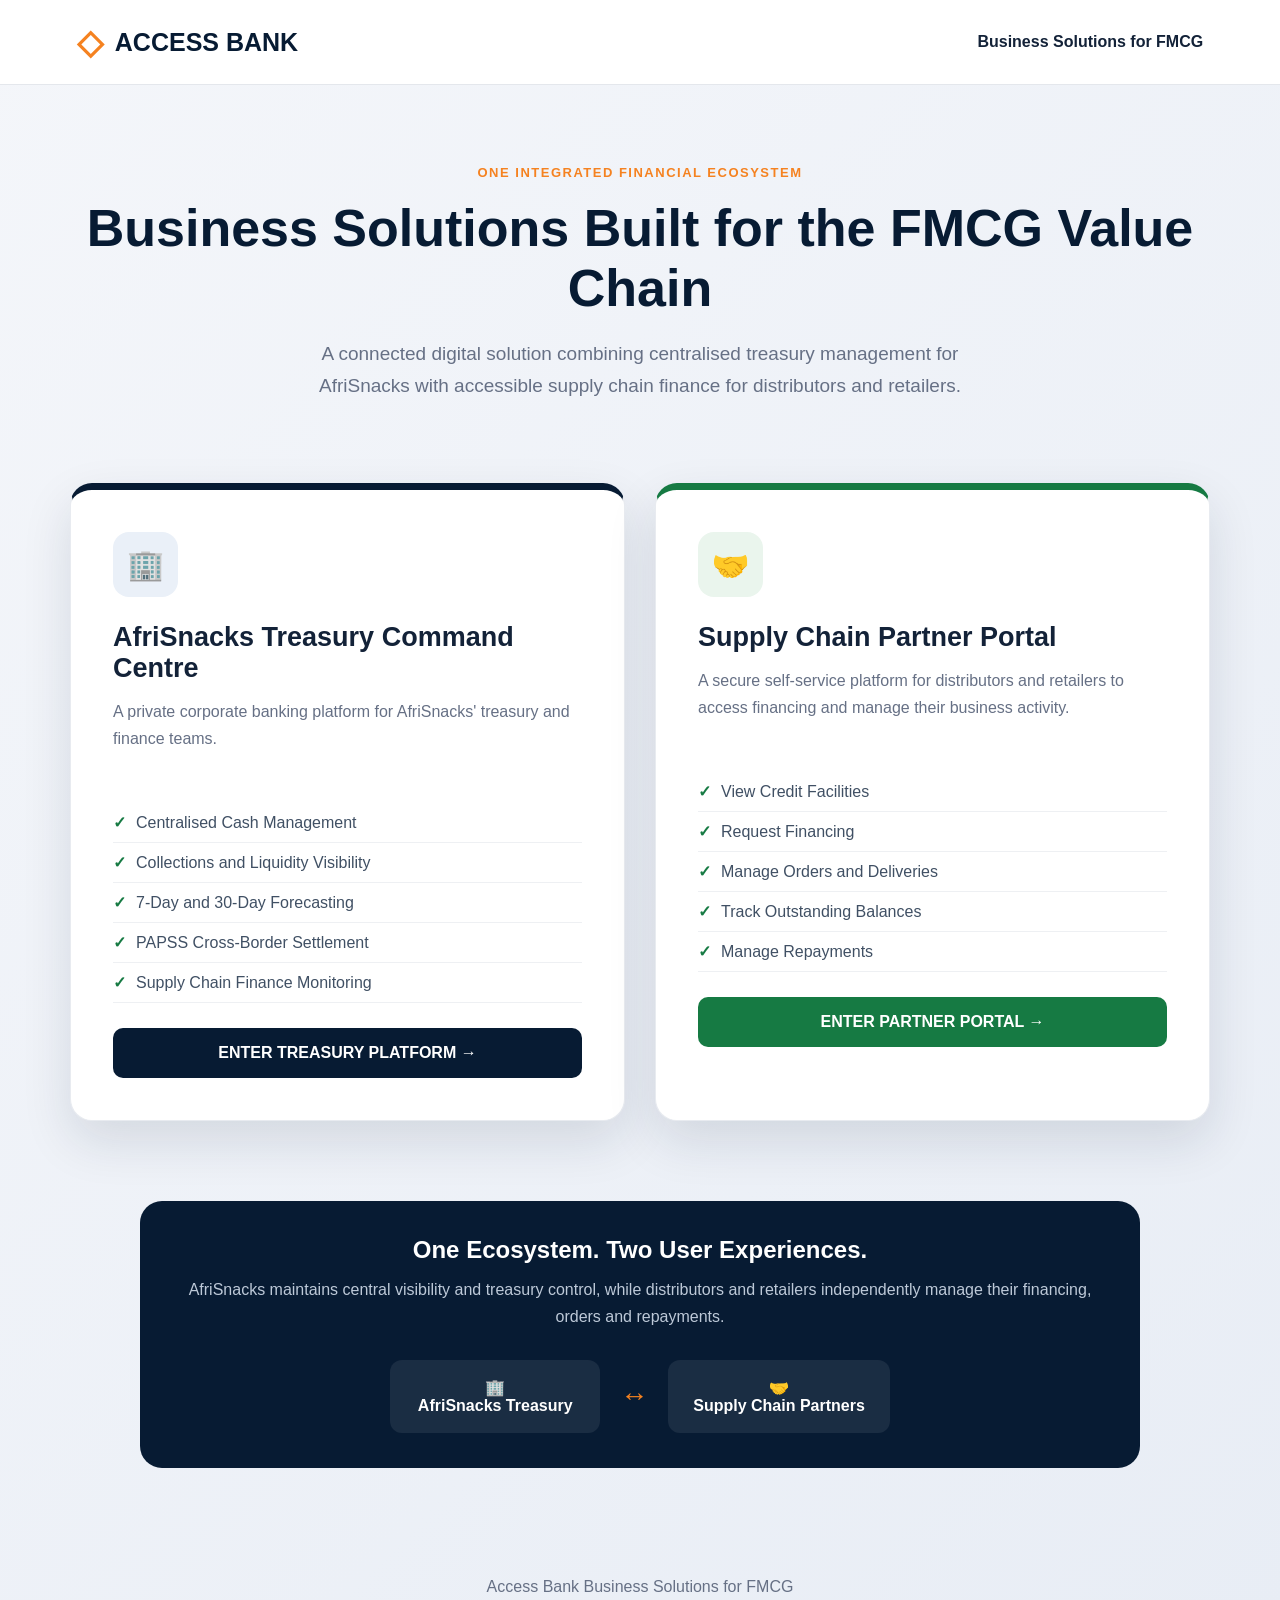
==== commit 03cd9485: "Add files via upload" ====
--- a/index.html
+++ b/index.html
@@ -4,2709 +4,396 @@
 <meta charset="UTF-8">
 <meta name="viewport" content="width=device-width, initial-scale=1.0">
 
-<title>AfriSnacks Digital Command Centre</title>
+<title>Access Bank Business Solutions for FMCG</title>
 
 <style>
-
-/* =====================================================
-   AFRISNACKS DIGITAL COMMAND CENTRE
-   SINGLE FILE RESPONSIVE PROTOTYPE
-===================================================== */
-
-* {
-  box-sizing: border-box;
-  margin: 0;
-  padding: 0;
-}
-
-:root {
-  --midnight: #041322;
-  --royal: #0B2344;
-  --deep: #143B62;
-  --card: #112B4A;
-  --orange: #F58220;
-  --green: #22C55E;
-  --white: #FFFFFF;
-  --slate: #CBD5E1;
-  --muted: #94A3B8;
-  --dark: #020B16;
-  --border: rgba(255,255,255,0.08);
-}
-
-html {
-  scroll-behavior: smooth;
-}
-
-body {
-  font-family: Arial, Helvetica, sans-serif;
-  background: var(--midnight);
-  color: var(--white);
-  min-height: 100vh;
-  overflow-x: hidden;
-}
-
-button {
-  font-family: inherit;
-}
-
-/* =====================================================
-   APP
-===================================================== */
-
-.app {
-  display: flex;
-  min-height: 100vh;
-}
-
-/* =====================================================
-   SIDEBAR
-===================================================== */
-
-.sidebar {
-  width: 260px;
-  background: var(--royal);
-  border-right: 1px solid var(--border);
-  padding: 28px 18px;
-  position: fixed;
-  height: 100vh;
-  z-index: 1000;
-  transition: transform 0.3s ease;
-  overflow-y: auto;
-}
-
-.brand {
-  margin-bottom: 40px;
-}
-
-.brand h2 {
-  font-size: 22px;
-  margin-bottom: 6px;
-}
-
-.brand p {
-  font-size: 10px;
-  color: var(--muted);
-  text-transform: uppercase;
-  letter-spacing: 1px;
-}
-
-.nav-btn {
-  width: 100%;
-  padding: 14px 16px;
-  margin-bottom: 7px;
-  border: none;
-  border-radius: 10px;
-  background: transparent;
-  color: var(--slate);
-  text-align: left;
-  cursor: pointer;
-  font-size: 14px;
-  transition: 0.2s ease;
-}
-
-.nav-btn:hover {
-  background: rgba(255,255,255,0.06);
-}
-
-.nav-btn.active {
-  background: var(--deep);
-  color: var(--white);
-  border-left: 3px solid var(--orange);
-}
-
-.system-status {
-  margin-top: 35px;
-  background: rgba(255,255,255,0.04);
-  padding: 15px;
-  border-radius: 10px;
-  color: var(--muted);
-  font-size: 12px;
-}
-
-.system-status strong {
-  color: var(--white);
-  display: block;
-  margin-bottom: 8px;
-}
-
-/* =====================================================
-   MAIN
-===================================================== */
-
-.main {
-  margin-left: 260px;
-  width: calc(100% - 260px);
-  min-height: 100vh;
-}
-
-.topbar {
-  min-height: 75px;
-  padding: 15px 35px;
-  display: flex;
-  align-items: center;
-  justify-content: space-between;
-  gap: 20px;
-  border-bottom: 1px solid var(--border);
-  background: rgba(4,19,34,0.96);
-  position: sticky;
-  top: 0;
-  z-index: 500;
-}
-
-.topbar-title {
-  font-size: 14px;
-  color: var(--slate);
-}
-
-.user {
-  display: flex;
-  align-items: center;
-  gap: 12px;
-}
-
-.avatar {
-  width: 38px;
-  height: 38px;
-  border-radius: 50%;
-  background: var(--orange);
-  display: flex;
-  align-items: center;
-  justify-content: center;
-  color: var(--midnight);
-  font-weight: bold;
-}
-
-.menu-toggle {
-  display: none;
-  background: var(--orange);
-  color: var(--midnight);
-  border: none;
-  width: 42px;
-  height: 42px;
-  border-radius: 9px;
-  font-size: 22px;
-  cursor: pointer;
-  font-weight: bold;
-}
-
-.content {
-  padding: 40px;
-}
-
-/* =====================================================
-   TYPOGRAPHY
-===================================================== */
-
-h1 {
-  font-size: 32px;
-  margin-bottom: 10px;
-}
-
-h2 {
-  font-size: 24px;
-}
-
-h3 {
-  font-size: 17px;
-}
-
-p {
-  color: var(--muted);
-  line-height: 1.6;
-}
-
-.label {
-  font-size: 12px;
-  color: var(--muted);
-  margin-bottom: 8px;
-  letter-spacing: 0.4px;
-}
-
-/* =====================================================
-   BUTTONS
-===================================================== */
-
-.btn {
-  background: var(--orange);
-  color: var(--midnight);
-  border: none;
-  padding: 13px 20px;
-  border-radius: 8px;
-  font-weight: bold;
-  cursor: pointer;
-  transition: 0.2s ease;
-}
-
-.btn:hover {
-  transform: translateY(-1px);
-  opacity: 0.92;
-}
-
-.btn.secondary {
-  background: rgba(255,255,255,0.07);
-  color: var(--white);
-}
-
-/* =====================================================
-   CARD
-===================================================== */
-
-.card {
-  background: rgba(17,43,74,0.92);
-  border: 1px solid var(--border);
-  border-radius: 16px;
-  box-shadow: 0 15px 40px rgba(2,11,22,0.25);
-}
-
-.card-pad {
-  padding: 24px;
-}
-
-/* =====================================================
-   GRIDS
-===================================================== */
-
-.hero-grid {
-  display: grid;
-  grid-template-columns: 1.5fr 1fr;
-  gap: 25px;
-  margin-bottom: 25px;
-}
-
-.kpi-grid {
-  display: grid;
-  grid-template-columns: repeat(4, 1fr);
-  gap: 18px;
-  margin-bottom: 25px;
-}
-
-.two-col {
-  display: grid;
-  grid-template-columns: 1fr 1fr;
-  gap: 22px;
-  margin-top: 22px;
-}
-
-.feature-grid {
-  display: grid;
-  grid-template-columns: 1fr 1fr;
-  gap: 22px;
-  margin-top: 25px;
-}
-
-/* =====================================================
-   HERO
-===================================================== */
-
-.hero {
-  padding: 42px;
-  min-height: 340px;
-  position: relative;
-  overflow: hidden;
-  background:
-    radial-gradient(circle at top right,
-    rgba(20,59,98,0.9),
-    transparent 50%),
-    var(--royal);
-}
-
-.hero-content {
-  position: relative;
-  z-index: 2;
-  max-width: 620px;
-}
-
-.hero h1 {
-  font-size: 44px;
-  margin: 18px 0;
-}
-
-.hero p {
-  font-size: 17px;
-}
-
-.hero-visual {
-  margin-top: 30px;
-  height: 145px;
-  border-radius: 12px;
-  overflow: hidden;
-  border: 1px solid rgba(255,255,255,0.08);
-  background: var(--dark);
-}
-
-.hero-visual img {
-  width: 100%;
-  height: 100%;
-  object-fit: cover;
-  object-position: top center;
-  display: block;
-}
-
-.eyebrow {
-  color: var(--orange);
-  font-size: 12px;
-  font-weight: bold;
-  letter-spacing: 0.7px;
-}
-
-/* =====================================================
-   LIQUIDITY
-===================================================== */
-
-.liquidity {
-  padding: 32px;
-  display: flex;
-  flex-direction: column;
-  justify-content: center;
-}
-
-.big-number {
-  font-size: 42px;
-  font-weight: bold;
-  margin: 12px 0;
-}
-
-.green {
-  color: var(--green);
-}
-
-.orange {
-  color: var(--orange);
-}
-
-/* =====================================================
-   KPI
-===================================================== */
-
-.kpi {
-  padding: 22px;
-}
-
-.kpi .value {
-  font-size: 27px;
-  font-weight: bold;
-  margin: 10px 0;
-}
-
-/* =====================================================
-   VISUAL IMAGE PANELS
-===================================================== */
-
-.solution-visual {
-  margin-top: 22px;
-  border-radius: 14px;
-  overflow: hidden;
-  background: var(--dark);
-  border: 1px solid var(--border);
-  height: 250px;
-}
-
-.solution-visual img {
-  width: 100%;
-  height: 100%;
-  object-fit: cover;
-  object-position: top center;
-  display: block;
-}
-
-.feature {
-  padding: 30px;
-}
-
-.feature h2 {
-  margin-bottom: 12px;
-}
-
-.feature .btn {
-  margin-top: 22px;
-}
-
-.feature-icon {
-  width: 55px;
-  height: 55px;
-  background: rgba(245,130,32,0.12);
-  border: 1px solid rgba(245,130,32,0.4);
-  color: var(--orange);
-  display: flex;
-  align-items: center;
-  justify-content: center;
-  border-radius: 14px;
-  font-size: 24px;
-  margin-bottom: 20px;
-}
-
-.tag {
-  display: inline-block;
-  padding: 7px 10px;
-  background: rgba(255,255,255,0.05);
-  border-radius: 20px;
-  font-size: 11px;
-  color: var(--slate);
-  margin: 15px 5px 0 0;
-}
-
-/* =====================================================
-   PAGE HEADER
-===================================================== */
-
-.page-header {
-  display: flex;
-  justify-content: space-between;
-  align-items: center;
-  gap: 25px;
-  margin-bottom: 28px;
-}
-
-/* =====================================================
-   BALANCES
-===================================================== */
-
-.balance-row {
-  display: grid;
-  grid-template-columns: 90px 1fr 80px;
-  gap: 15px;
-  align-items: center;
-  margin: 20px 0;
-  color: var(--slate);
-  font-size: 14px;
-}
-
-.bar {
-  height: 8px;
-  background: rgba(255,255,255,0.08);
-  border-radius: 20px;
-  overflow: hidden;
-}
-
-.bar span {
-  display: block;
-  height: 100%;
-  background: var(--orange);
-  border-radius: 20px;
-}
-
-/* =====================================================
-   LIQUIDITY FORECAST
-===================================================== */
-
-.chart-card {
-  padding: 24px;
-}
-
-.chart-header {
-  display: flex;
-  justify-content: space-between;
-  align-items: center;
-  gap: 15px;
-  margin-bottom: 20px;
-}
-
-.chart-tabs {
-  display: flex;
-  gap: 8px;
-}
-
-.chart-tab {
-  border: none;
-  padding: 8px 13px;
-  border-radius: 7px;
-  cursor: pointer;
-  background: rgba(255,255,255,0.07);
-  color: var(--muted);
-  font-size: 12px;
-}
-
-.chart-tab.active {
-  background: var(--orange);
-  color: var(--midnight);
-  font-weight: bold;
-}
-
-.chart-container {
-  width: 100%;
-  height: 320px;
-  position: relative;
-}
-
-#liquidityChart {
-  width: 100%;
-  height: 100%;
-  display: block;
-}
-
-.chart-tooltip {
-  position: absolute;
-  display: none;
-  pointer-events: none;
-  background: var(--dark);
-  border: 1px solid rgba(255,255,255,0.15);
-  color: var(--white);
-  padding: 9px 12px;
-  border-radius: 8px;
-  font-size: 12px;
-  z-index: 5;
-  white-space: nowrap;
-}
-
-/* =====================================================
-   TABLE
-===================================================== */
-
-.table-wrapper {
-  width: 100%;
-  overflow-x: auto;
-}
-
-.table {
-  width: 100%;
-  border-collapse: collapse;
-  margin-top: 15px;
-  min-width: 600px;
-}
-
-.table th {
-  text-align: left;
-  color: var(--muted);
-  font-size: 12px;
-  padding: 14px;
-}
-
-.table td {
-  padding: 15px 14px;
-  border-top: 1px solid rgba(255,255,255,0.07);
-  color: var(--slate);
-  font-size: 13px;
-}
-
-.status {
-  padding: 6px 10px;
-  border-radius: 20px;
-  font-size: 11px;
-}
-
-.status.pending {
-  color: var(--orange);
-  background: rgba(245,130,32,0.1);
-}
-
-.status.approved {
-  color: var(--green);
-  background: rgba(34,197,94,0.1);
-}
-
-/* =====================================================
-   SETTLEMENT
-===================================================== */
-
-.settlement {
-  padding: 35px;
-  display: grid;
-  grid-template-columns: 1fr 1fr 1fr;
-  align-items: center;
-  gap: 25px;
-}
-
-.party {
-  padding: 25px;
-  text-align: center;
-}
-
-.route-center {
-  text-align: center;
-}
-
-.payment-route {
-  height: 4px;
-  background: var(--orange);
-  margin: 20px 0;
-  box-shadow: 0 0 20px rgba(245,130,32,0.7);
-}
-
-.success-badge {
-  display: inline-block;
-  background: rgba(34,197,94,0.12);
-  color: var(--green);
-  padding: 9px 14px;
-  border-radius: 20px;
-  font-size: 12px;
-}
-
-/* =====================================================
-   PROFILE
-===================================================== */
-
-.profile {
-  padding: 35px;
-}
-
-.profile-top {
-  display: flex;
-  gap: 20px;
-  align-items: center;
-  margin-bottom: 30px;
-}
-
-.profile-icon {
-  width: 70px;
-  height: 70px;
-  border-radius: 16px;
-  background: var(--deep);
-  display: flex;
-  align-items: center;
-  justify-content: center;
-  font-size: 30px;
-  flex-shrink: 0;
-}
-
-.profile-stats {
-  display: grid;
-  grid-template-columns: repeat(4, 1fr);
-  gap: 15px;
-}
-
-.profile-stat {
-  padding: 20px;
-  background: rgba(255,255,255,0.04);
-  border-radius: 12px;
-}
-
-.profile-stat strong {
-  font-size: 20px;
-  display: block;
-  margin-top: 8px;
-}
-
-/* =====================================================
-   WORKFLOW
-===================================================== */
-
-.workflow {
-  padding: 45px 25px;
-  display: flex;
-  justify-content: space-between;
-  position: relative;
-}
-
-.workflow::before {
-  content: "";
-  position: absolute;
-  top: 70px;
-  left: 10%;
-  right: 10%;
-  height: 2px;
-  background: rgba(255,255,255,0.1);
-}
-
-.step {
-  width: 18%;
-  text-align: center;
-  position: relative;
-  z-index: 2;
-}
-
-.step-circle {
-  width: 48px;
-  height: 48px;
-  margin: auto auto 15px;
-  border-radius: 50%;
-  background: var(--deep);
-  display: flex;
-  align-items: center;
-  justify-content: center;
-  color: var(--muted);
-}
-
-.step.completed .step-circle {
-  background: var(--green);
-  color: var(--midnight);
-}
-
-.step.active .step-circle {
-  background: var(--orange);
-  color: var(--midnight);
-}
-
-/* =====================================================
-   IMPACT
-===================================================== */
-
-.impact {
-  display: grid;
-  grid-template-columns: 1fr 150px 1fr;
-  gap: 20px;
-  align-items: center;
-}
-
-.impact-card {
-  padding: 35px;
-  text-align: center;
-}
-
-.impact-arrow {
-  text-align: center;
-  font-size: 55px;
-  color: var(--green);
-}
-
-/* =====================================================
-   MAP
-===================================================== */
-
-.map-visual {
-  margin-top: 25px;
-  border-radius: 14px;
-  overflow: hidden;
-  height: 300px;
-  background: var(--dark);
-  border: 1px solid var(--border);
-}
-
-.map-visual img {
-  width: 100%;
-  height: 100%;
-  object-fit: cover;
-  display: block;
-}
-
-/* =====================================================
-   TABLET
-===================================================== */
-
-@media (max-width: 1100px) {
-
-  .sidebar {
-    width: 220px;
-  }
-
-  .main {
-    margin-left: 220px;
-    width: calc(100% - 220px);
-  }
-
-  .kpi-grid {
-    grid-template-columns: repeat(2, 1fr);
-  }
-
-  .hero-grid,
-  .feature-grid,
-  .two-col {
-    grid-template-columns: 1fr;
-  }
-
-  .profile-stats {
-    grid-template-columns: repeat(2, 1fr);
-  }
-
-  .settlement {
-    grid-template-columns: 1fr;
-  }
-
-  .impact {
-    grid-template-columns: 1fr;
-  }
-
-  .impact-arrow {
-    transform: rotate(90deg);
-  }
-
-}
-
-/* =====================================================
-   MOBILE
-===================================================== */
-
-@media (max-width: 768px) {
-
-  .sidebar {
-    width: 280px;
-    transform: translateX(-100%);
-    box-shadow: 15px 0 40px rgba(0,0,0,0.4);
-  }
-
-  .sidebar.open {
-    transform: translateX(0);
-  }
-
-  .main {
-    margin-left: 0;
-    width: 100%;
-  }
-
-  .menu-toggle {
-    display: flex;
-    align-items: center;
-    justify-content: center;
-  }
-
-  .topbar {
-    min-height: 65px;
-    padding: 12px 16px;
-  }
-
-  .topbar-title {
-    display: none;
-  }
-
-  .user span {
-    display: none;
-  }
-
-  .content {
-    padding: 22px 16px;
-  }
-
-  .hero-grid,
-  .feature-grid,
-  .two-col,
-  .kpi-grid {
-    grid-template-columns: 1fr;
-  }
-
-  .hero {
-    padding: 28px 22px;
-    min-height: auto;
-  }
-
-  .hero h1 {
-    font-size: 33px;
-  }
-
-  h1 {
-    font-size: 28px;
-  }
-
-  h2 {
-    font-size: 21px;
-  }
-
-  .big-number {
-    font-size: 34px;
-  }
-
-  .page-header {
-    flex-direction: column;
-    align-items: flex-start;
-    gap: 18px;
-  }
-
-  .page-header .btn {
-    width: 100%;
-  }
-
-  .profile {
-    padding: 22px;
-  }
-
-  .profile-top {
-    flex-direction: column;
-    align-items: flex-start;
-  }
-
-  .profile-stats {
-    grid-template-columns: 1fr;
-  }
-
-  .settlement {
-    padding: 20px;
-    grid-template-columns: 1fr;
-  }
-
-  .workflow {
-    flex-direction: column;
-    gap: 22px;
-    padding: 25px;
-  }
-
-  .workflow::before {
-    display: none;
-  }
-
-  .step {
-    width: 100%;
-    display: flex;
-    align-items: center;
-    gap: 15px;
-    text-align: left;
-  }
-
-  .step-circle {
-    margin: 0;
-    flex-shrink: 0;
-  }
-
-  .impact {
-    grid-template-columns: 1fr;
-  }
-
-  .impact-arrow {
-    transform: rotate(90deg);
-  }
-
-  .chart-header {
-    flex-direction: column;
-    align-items: flex-start;
-  }
-
-  .chart-container {
-    height: 270px;
-  }
-
-  .solution-visual {
-    height: 190px;
-  }
-
-  .map-visual {
-    height: 220px;
-  }
-
-}
-
-/* =====================================================
-   SMALL MOBILE
-===================================================== */
-
-@media (max-width: 420px) {
-
-  .hero h1 {
-    font-size: 29px;
-  }
-
-  .content {
-    padding: 18px 12px;
-  }
-
-  .kpi,
-  .card-pad {
-    padding: 18px;
-  }
-
-}
-
+*{
+  box-sizing:border-box;
+  margin:0;
+  padding:0;
+}
+
+:root{
+  --navy:#071B33;
+  --navy2:#0D2A4D;
+  --orange:#F58220;
+  --green:#167A43;
+  --light:#F5F7FA;
+  --text:#132238;
+  --muted:#667085;
+  --white:#FFFFFF;
+}
+
+body{
+  font-family:Arial,Helvetica,sans-serif;
+  background:linear-gradient(135deg,#f4f6fa,#e8edf5);
+  color:var(--text);
+  min-height:100vh;
+}
+
+header{
+  background:white;
+  padding:22px 6%;
+  display:flex;
+  align-items:center;
+  justify-content:space-between;
+  border-bottom:1px solid #e4e7ec;
+}
+
+.logo{
+  display:flex;
+  align-items:center;
+  gap:12px;
+  font-size:25px;
+  font-weight:800;
+  color:var(--navy);
+}
+
+.logo-mark{
+  color:var(--orange);
+  font-size:34px;
+}
+
+.hero{
+  max-width:1250px;
+  margin:auto;
+  padding:80px 30px 60px;
+  text-align:center;
+}
+
+.eyebrow{
+  color:var(--orange);
+  font-size:13px;
+  font-weight:bold;
+  letter-spacing:1.5px;
+  margin-bottom:18px;
+}
+
+h1{
+  font-size:52px;
+  color:var(--navy);
+  margin-bottom:20px;
+}
+
+.hero p{
+  max-width:720px;
+  margin:auto;
+  color:var(--muted);
+  line-height:1.7;
+  font-size:19px;
+}
+
+.solution-grid{
+  max-width:1200px;
+  margin:20px auto 80px;
+  padding:0 30px;
+  display:grid;
+  grid-template-columns:1fr 1fr;
+  gap:30px;
+}
+
+.solution-card{
+  background:white;
+  border-radius:22px;
+  padding:42px;
+  box-shadow:0 20px 50px rgba(15,35,60,.12);
+  transition:.3s;
+  border:1px solid #e8ebf0;
+}
+
+.solution-card:hover{
+  transform:translateY(-8px);
+}
+
+.treasury-card{
+  border-top:7px solid var(--navy);
+}
+
+.partner-card{
+  border-top:7px solid var(--green);
+}
+
+.icon{
+  width:65px;
+  height:65px;
+  border-radius:16px;
+  display:flex;
+  align-items:center;
+  justify-content:center;
+  font-size:30px;
+  margin-bottom:25px;
+}
+
+.treasury-card .icon{
+  background:#eaf0f8;
+}
+
+.partner-card .icon{
+  background:#eaf5ed;
+}
+
+.solution-card h2{
+  font-size:27px;
+  margin-bottom:14px;
+}
+
+.solution-card p{
+  color:var(--muted);
+  line-height:1.7;
+  min-height:80px;
+}
+
+.feature-list{
+  list-style:none;
+  margin:25px 0;
+}
+
+.feature-list li{
+  padding:10px 0;
+  border-bottom:1px solid #eef0f3;
+  color:#405064;
+}
+
+.feature-list li::before{
+  content:"✓";
+  color:var(--green);
+  font-weight:bold;
+  margin-right:10px;
+}
+
+.btn{
+  display:inline-block;
+  width:100%;
+  padding:16px;
+  text-align:center;
+  text-decoration:none;
+  border-radius:10px;
+  font-weight:bold;
+  transition:.2s;
+}
+
+.treasury-btn{
+  background:var(--navy);
+  color:white;
+}
+
+.partner-btn{
+  background:var(--green);
+  color:white;
+}
+
+.btn:hover{
+  opacity:.9;
+}
+
+.integration{
+  max-width:1000px;
+  margin:0 auto 80px;
+  padding:35px;
+  background:var(--navy);
+  border-radius:22px;
+  color:white;
+  text-align:center;
+}
+
+.integration h2{
+  margin-bottom:12px;
+}
+
+.integration p{
+  color:#bdc9d8;
+  line-height:1.7;
+}
+
+.flow{
+  display:flex;
+  justify-content:center;
+  align-items:center;
+  gap:20px;
+  margin-top:30px;
+}
+
+.flow-box{
+  padding:18px 25px;
+  background:rgba(255,255,255,.08);
+  border-radius:12px;
+  min-width:210px;
+}
+
+.arrow{
+  color:var(--orange);
+  font-size:28px;
+}
+
+footer{
+  text-align:center;
+  padding:30px;
+  color:var(--muted);
+}
+
+@media(max-width:800px){
+
+  header{
+    padding:18px 25px;
+  }
+
+  .logo{
+    font-size:19px;
+  }
+
+  .hero{
+    padding:60px 22px 35px;
+  }
+
+  h1{
+    font-size:36px;
+  }
+
+  .hero p{
+    font-size:16px;
+  }
+
+  .solution-grid{
+    grid-template-columns:1fr;
+    padding:0 20px;
+  }
+
+  .solution-card{
+    padding:30px;
+  }
+
+  .flow{
+    flex-direction:column;
+  }
+
+  .arrow{
+    transform:rotate(90deg);
+  }
+
+  .integration{
+    margin:0 20px 50px;
+  }
+}
 </style>
 </head>
 
 <body>
 
-<div id="app"></div>
-
-<script>
-
-/* =====================================================
-   AFRISNACKS DIGITAL COMMAND CENTRE
-===================================================== */
-
-const app = document.getElementById("app");
-
-const pages = {
-  mission: "Mission Control",
-  cash: "Cash Management",
-  papss: "PAPSS Settlement",
-  supply: "Supply Chain Finance",
-  distributor: "Distributor Profile",
-  journey: "Financing Journey",
-  impact: "Treasury Impact"
-};
-
-let currentPage = "mission";
-
-
-/* =====================================================
-   LAYOUT
-===================================================== */
-
-function renderLayout(content) {
-
-  app.innerHTML = `
-
-  <div class="app">
-
-    <aside class="sidebar">
-
-      <div class="brand">
-        <h2>AfriSnacks</h2>
-        <p>Digital Command Centre</p>
-      </div>
-
-      ${Object.entries(pages).map(([id, name]) => `
-        <button
-          class="nav-btn ${currentPage === id ? "active" : ""}"
-          onclick="goTo('${id}')"
-        >
-          ${name}
-        </button>
-      `).join("")}
-
-      <div class="system-status">
-        <strong>● System Status</strong>
-        <span class="green">All Systems Operational</span>
-      </div>
-
-    </aside>
-
-
-    <main class="main">
-
-      <header class="topbar">
-
-        <button
-          class="menu-toggle"
-          onclick="toggleMenu()"
-          aria-label="Open navigation"
-        >
-          ☰
-        </button>
-
-        <div class="topbar-title">
-          AfriSnacks Digital Command Centre
-        </div>
-
-        <div class="user">
-          <span>Executive Treasury</span>
-          <div class="avatar">AT</div>
-        </div>
-
-      </header>
-
-
-      <section class="content">
-        ${content}
-      </section>
-
-    </main>
-
-  </div>
-
-  `;
-}
-
-
-/* =====================================================
-   NAVIGATION
-===================================================== */
-
-function goTo(page) {
-
-  currentPage = page;
-
-  render();
-
-  document.querySelector(".sidebar")?.classList.remove("open");
-
-  window.scrollTo({
-    top: 0,
-    behavior: "smooth"
-  });
-
-}
-
-
-function toggleMenu() {
-
-  const sidebar = document.querySelector(".sidebar");
-
-  if (sidebar) {
-    sidebar.classList.toggle("open");
-  }
-
-}
-
-
-/* =====================================================
-   MISSION CONTROL
-===================================================== */
-
-function missionPage() {
-
-  renderLayout(`
-
-    <div class="hero-grid">
-
-      <div class="card hero">
-
-        <div class="hero-content">
-
-          <div class="eyebrow">
-            AFRICA-WIDE TREASURY VISIBILITY
-          </div>
-
-          <h1>
-            Run Africa from One Command Centre.
-          </h1>
-
-          <p>
-            Real-time visibility. Smarter liquidity.
-            Stronger supply chains.
-          </p>
-
-          <button
-            class="btn"
-            style="margin-top:25px"
-            onclick="goTo('cash')"
-          >
-            Explore Treasury →
-          </button>
-
-        </div>
-
-        <div class="hero-visual">
-          <img
-            src="mission-control.png"
-            alt="AfriSnacks mission control"
-          >
-        </div>
-
-      </div>
-
-
-      <div class="card liquidity">
-
-        <div class="label">TOTAL LIQUIDITY</div>
-
-        <div class="big-number green">
-          $48.62M
-        </div>
-
-        <p>
-          Available across all regional accounts
-        </p>
-
-        <p class="green" style="margin-top:15px">
-          ↑ 3.61% vs yesterday
-        </p>
-
-        <div class="map-visual">
-          <img
-            src="africa-map.png"
-            alt="AfriSnacks Africa network"
-          >
-        </div>
-
-      </div>
-
+<header>
+  <div class="logo">
+    <span class="logo-mark">◇</span>
+    ACCESS BANK
+  </div>
+
+  <strong>Business Solutions for FMCG</strong>
+</header>
+
+
+<section class="hero">
+
+  <div class="eyebrow">
+    ONE INTEGRATED FINANCIAL ECOSYSTEM
+  </div>
+
+  <h1>
+    Business Solutions Built for the FMCG Value Chain
+  </h1>
+
+  <p>
+    A connected digital solution combining centralised treasury
+    management for AfriSnacks with accessible supply chain finance
+    for distributors and retailers.
+  </p>
+
+</section>
+
+
+<section class="solution-grid">
+
+  <div class="solution-card treasury-card">
+
+    <div class="icon">🏢</div>
+
+    <h2>AfriSnacks Treasury Command Centre</h2>
+
+    <p>
+      A private corporate banking platform for AfriSnacks'
+      treasury and finance teams.
+    </p>
+
+    <ul class="feature-list">
+      <li>Centralised Cash Management</li>
+      <li>Collections and Liquidity Visibility</li>
+      <li>7-Day and 30-Day Forecasting</li>
+      <li>PAPSS Cross-Border Settlement</li>
+      <li>Supply Chain Finance Monitoring</li>
+    </ul>
+
+    <a href="treasury.html" class="btn treasury-btn">
+      ENTER TREASURY PLATFORM →
+    </a>
+
+  </div>
+
+
+  <div class="solution-card partner-card">
+
+    <div class="icon">🤝</div>
+
+    <h2>Supply Chain Partner Portal</h2>
+
+    <p>
+      A secure self-service platform for distributors and retailers
+      to access financing and manage their business activity.
+    </p>
+
+    <ul class="feature-list">
+      <li>View Credit Facilities</li>
+      <li>Request Financing</li>
+      <li>Manage Orders and Deliveries</li>
+      <li>Track Outstanding Balances</li>
+      <li>Manage Repayments</li>
+    </ul>
+
+    <a href="distributor.html" class="btn partner-btn">
+      ENTER PARTNER PORTAL →
+    </a>
+
+  </div>
+
+</section>
+
+
+<section class="integration">
+
+  <h2>One Ecosystem. Two User Experiences.</h2>
+
+  <p>
+    AfriSnacks maintains central visibility and treasury control,
+    while distributors and retailers independently manage their
+    financing, orders and repayments.
+  </p>
+
+  <div class="flow">
+
+    <div class="flow-box">
+      🏢<br><strong>AfriSnacks Treasury</strong>
     </div>
 
-
-    <div class="kpi-grid">
-
-      <div class="card kpi">
-        <div class="label">COLLECTIONS TODAY</div>
-        <div class="value">₦18.2M</div>
-        <span class="green">↑ 12.4%</span>
-      </div>
-
-      <div class="card kpi">
-        <div class="label">PAPSS SETTLEMENT</div>
-        <div class="value green">Active</div>
-        <span>Real-time settlement</span>
-      </div>
-
-      <div class="card kpi">
-        <div class="label">DISTRIBUTOR NETWORK</div>
-        <div class="value">1,200</div>
-        <span>Active distributors</span>
-      </div>
-
-      <div class="card kpi">
-        <div class="label">CURRENCIES</div>
-        <div class="value">12</div>
-        <span>Supported currencies</span>
-      </div>
-
+    <div class="arrow">↔</div>
+
+    <div class="flow-box">
+      🤝<br><strong>Supply Chain Partners</strong>
     </div>
 
-
-    <div class="feature-grid">
-
-      <div class="card feature">
-
-        <div class="feature-icon">▣</div>
-
-        <h2>Cash Management</h2>
-
-        <p>
-          Optimise liquidity, collections
-          and regional cash positions.
-        </p>
-
-        <span class="tag">Liquidity</span>
-        <span class="tag">Collections</span>
-        <span class="tag">Forecasting</span>
-
-        <br>
-
-        <button
-          class="btn"
-          onclick="goTo('cash')"
-        >
-          Open Cash Management →
-        </button>
-
-      </div>
-
-
-      <div class="card feature">
-
-        <div class="feature-icon">▱</div>
-
-        <h2>Supply Chain Finance</h2>
-
-        <p>
-          Empower distributors and unlock
-          working capital across Africa.
-        </p>
-
-        <span class="tag">Invoices</span>
-        <span class="tag">Financing</span>
-        <span class="tag">Settlement</span>
-
-        <br>
-
-        <button
-          class="btn"
-          onclick="goTo('supply')"
-        >
-          Open Supply Chain Finance →
-        </button>
-
-      </div>
-
-    </div>
-
-  `);
-
-}
-
-
-/* =====================================================
-   CASH MANAGEMENT
-===================================================== */
-
-function cashPage() {
-
-  renderLayout(`
-
-    <div class="page-header">
-
-      <div>
-        <h1>Cash Management</h1>
-        <p>
-          Real-time liquidity and collections intelligence.
-        </p>
-      </div>
-
-      <button
-        class="btn"
-        onclick="alert('Payment creation module opened.')"
-      >
-        Create Payment
-      </button>
-
-    </div>
-
-
-    <div class="kpi-grid">
-
-      <div class="card kpi">
-        <div class="label">LIQUIDITY</div>
-        <div class="value green">$48.62M</div>
-        <span class="green">↑ 3.61%</span>
-      </div>
-
-      <div class="card kpi">
-        <div class="label">COLLECTIONS</div>
-        <div class="value">₦18.2M</div>
-        <span class="green">↑ 12.4%</span>
-      </div>
-
-      <div class="card kpi">
-        <div class="label">CASH CONCENTRATION</div>
-        <div class="value">82%</div>
-        <span class="green">↑ 5%</span>
-      </div>
-
-      <div class="card kpi">
-        <div class="label">REGIONS</div>
-        <div class="value">5</div>
-        <span>Active markets</span>
-      </div>
-
-    </div>
-
-
-    <div class="card chart-card">
-
-      <div class="chart-header">
-
-        <div>
-          <h3>Liquidity Forecast</h3>
-          <p style="font-size:13px">
-            Projected regional liquidity movement
-          </p>
-        </div>
-
-        <div class="chart-tabs">
-
-          <button
-            class="chart-tab active"
-            id="sevenDays"
-            onclick="setForecast('7')"
-          >
-            7 Days
-          </button>
-
-          <button
-            class="chart-tab"
-            id="thirtyDays"
-            onclick="setForecast('30')"
-          >
-            30 Days
-          </button>
-
-        </div>
-
-      </div>
-
-
-      <div class="chart-container">
-
-        <canvas id="liquidityChart"></canvas>
-
-        <div
-          class="chart-tooltip"
-          id="chartTooltip"
-        ></div>
-
-      </div>
-
-    </div>
-
-
-    <div class="two-col">
-
-      <div class="card card-pad">
-
-        <h3>Regional Balances</h3>
-
-        <div class="balance-row">
-          <span>Nigeria</span>
-          <div class="bar">
-            <span style="width:82%"></span>
-          </div>
-          <strong>$24.3M</strong>
-        </div>
-
-        <div class="balance-row">
-          <span>Ghana</span>
-          <div class="bar">
-            <span style="width:60%"></span>
-          </div>
-          <strong>$9.8M</strong>
-        </div>
-
-        <div class="balance-row">
-          <span>Kenya</span>
-          <div class="bar">
-            <span style="width:48%"></span>
-          </div>
-          <strong>$7.1M</strong>
-        </div>
-
-        <div class="balance-row">
-          <span>Rwanda</span>
-          <div class="bar">
-            <span style="width:28%"></span>
-          </div>
-          <strong>$4.5M</strong>
-        </div>
-
-      </div>
-
-
-      <div class="card card-pad">
-
-        <h3>Cash Management Solution</h3>
-
-        <p style="margin-top:10px">
-          Centralised visibility across collections,
-          liquidity and regional cash positions.
-        </p>
-
-        <div class="solution-visual">
-          <img
-            src="cash-management.png"
-            alt="Cash management solution"
-          >
-        </div>
-
-      </div>
-
-    </div>
-
-  `);
-
-  setTimeout(() => {
-    drawForecast("7");
-  }, 100);
-
-}
-
-
-/* =====================================================
-   PAPSS
-===================================================== */
-
-function papssPage() {
-
-  renderLayout(`
-
-    <div class="page-header">
-
-      <div>
-        <h1>PAPSS Settlement</h1>
-        <p>
-          Real-time cross-border treasury settlement.
-        </p>
-      </div>
-
-    </div>
-
-
-    <div class="card settlement">
-
-      <div class="card party">
-
-        <h2>🇰🇪</h2>
-        <h3>Kenya Treasury</h3>
-
-        <p>
-          Regional treasury account
-        </p>
-
-      </div>
-
-
-      <div class="route-center">
-
-        <div class="big-number">
-          $250,000
-        </div>
-
-        <div class="payment-route"></div>
-
-        <span class="success-badge">
-          ✓ Settlement Successful
-        </span>
-
-        <p style="margin-top:15px">
-          PAPSS Cross-Border Route
-        </p>
-
-      </div>
-
-
-      <div class="card party">
-
-        <h2>🇬🇭</h2>
-        <h3>Ghana Treasury</h3>
-
-        <p>
-          Regional treasury account
-        </p>
-
-      </div>
-
-    </div>
-
-
-    <div class="two-col">
-
-      <div class="card card-pad">
-
-        <h3>Settlement Interface</h3>
-
-        <div class="solution-visual">
-          <img
-            src="papss-settlement.png"
-            alt="PAPSS settlement interface"
-          >
-        </div>
-
-      </div>
-
-
-      <div class="card card-pad">
-
-        <h3>Compliance Timeline</h3>
-
-        <div class="balance-row">
-          <span>Payment</span>
-          <div class="bar">
-            <span style="width:100%"></span>
-          </div>
-          <strong class="green">Done</strong>
-        </div>
-
-        <div class="balance-row">
-          <span>Compliance</span>
-          <div class="bar">
-            <span style="width:100%"></span>
-          </div>
-          <strong class="green">Passed</strong>
-        </div>
-
-        <div class="balance-row">
-          <span>Routing</span>
-          <div class="bar">
-            <span style="width:100%"></span>
-          </div>
-          <strong class="green">Done</strong>
-        </div>
-
-        <div class="balance-row">
-          <span>Settlement</span>
-          <div class="bar">
-            <span style="width:100%"></span>
-          </div>
-          <strong class="green">Success</strong>
-        </div>
-
-      </div>
-
-    </div>
-
-  `);
-
-}
-
-
-/* =====================================================
-   SUPPLY CHAIN
-===================================================== */
-
-function supplyPage() {
-
-  renderLayout(`
-
-    <div class="page-header">
-
-      <div>
-        <h1>Supply Chain Finance</h1>
-        <p>
-          Finance distributors and optimise working capital.
-        </p>
-      </div>
-
-      <button
-        class="btn"
-        onclick="goTo('distributor')"
-      >
-        View Distributor
-      </button>
-
-    </div>
-
-
-    <div class="kpi-grid">
-
-      <div class="card kpi">
-        <div class="label">ACTIVE DISTRIBUTORS</div>
-        <div class="value">1,200</div>
-        <span class="green">↑ 4%</span>
-      </div>
-
-      <div class="card kpi">
-        <div class="label">PENDING INVOICES</div>
-        <div class="value orange">₦28.6M</div>
-        <span>Awaiting approval</span>
-      </div>
-
-      <div class="card kpi">
-        <div class="label">FINANCING UTILISATION</div>
-        <div class="value">68%</div>
-        <span class="green">↑ 8%</span>
-      </div>
-
-      <div class="card kpi">
-        <div class="label">SETTLEMENT SUCCESS</div>
-        <div class="value green">97.8%</div>
-        <span>Regional average</span>
-      </div>
-
-    </div>
-
-
-    <div class="two-col">
-
-      <div class="card card-pad">
-
-        <h3>Invoice Queue</h3>
-
-        <div class="table-wrapper">
-
-          <table class="table">
-
-            <thead>
-              <tr>
-                <th>Invoice ID</th>
-                <th>Distributor</th>
-                <th>Amount</th>
-                <th>Status</th>
-              </tr>
-            </thead>
-
-            <tbody>
-
-              <tr>
-                <td>INV-00482</td>
-                <td>AfriSnacks Ghana</td>
-                <td>₦4.8M</td>
-                <td>
-                  <span class="status pending">
-                    Pending
-                  </span>
-                </td>
-              </tr>
-
-              <tr>
-                <td>INV-00483</td>
-                <td>Nigeria Distributor</td>
-                <td>₦2.4M</td>
-                <td>
-                  <span class="status approved">
-                    Approved
-                  </span>
-                </td>
-              </tr>
-
-              <tr>
-                <td>INV-00484</td>
-                <td>Kenya Retail</td>
-                <td>₦3.1M</td>
-                <td>
-                  <span class="status pending">
-                    Pending
-                  </span>
-                </td>
-              </tr>
-
-            </tbody>
-
-          </table>
-
-        </div>
-
-      </div>
-
-
-      <div class="card card-pad">
-
-        <h3>Supply Chain Finance Solution</h3>
-
-        <div class="solution-visual">
-          <img
-            src="supply-chain-finance.png"
-            alt="Supply chain finance solution"
-          >
-        </div>
-
-      </div>
-
-    </div>
-
-  `);
-
-}
-
-
-/* =====================================================
-   DISTRIBUTOR
-===================================================== */
-
-function distributorPage() {
-
-  renderLayout(`
-
-    <div class="page-header">
-
-      <div>
-        <h1>Distributor Profile</h1>
-        <p>
-          Distributor financing and credit profile.
-        </p>
-      </div>
-
-    </div>
-
-
-    <div class="card profile">
-
-      <div class="profile-top">
-
-        <div class="profile-icon">
-          ▥
-        </div>
-
-        <div>
-
-          <h2>
-            AfriSnacks Ghana Distributor
-          </h2>
-
-          <p>
-            Distributor ID: DIST-GHA-000489
-          </p>
-
-          <p
-            class="orange"
-            style="margin-top:10px"
-          >
-            ● Eligible for Financing
-          </p>
-
-        </div>
-
-      </div>
-
-
-      <div class="profile-stats">
-
-        <div class="profile-stat">
-          <span class="label">CREDIT LIMIT</span>
-          <strong>₦12M</strong>
-        </div>
-
-        <div class="profile-stat">
-          <span class="label">OUTSTANDING INVOICE</span>
-          <strong>₦4.8M</strong>
-        </div>
-
-        <div class="profile-stat">
-          <span class="label">FINANCING OFFER</span>
-          <strong class="orange">₦4.6M</strong>
-        </div>
-
-        <div class="profile-stat">
-          <span class="label">STATUS</span>
-          <strong class="green">Active</strong>
-        </div>
-
-      </div>
-
-    </div>
-
-
-    <div class="two-col">
-
-      <div class="card card-pad">
-
-        <h3>Distributor Intelligence</h3>
-
-        <p style="margin-top:10px">
-          View distributor credit and financing information
-          from a single treasury workflow.
-        </p>
-
-        <button
-          class="btn"
-          style="margin-top:25px"
-          onclick="goTo('journey')"
-        >
-          View Financing Journey →
-        </button>
-
-      </div>
-
-
-      <div class="card card-pad">
-
-        <h3>Distributor Profile Visual</h3>
-
-        <div class="solution-visual">
-          <img
-            src="distributor-profile.png"
-            alt="Distributor profile"
-          >
-        </div>
-
-      </div>
-
-    </div>
-
-  `);
-
-}
-
-
-/* =====================================================
-   JOURNEY
-===================================================== */
-
-function journeyPage() {
-
-  renderLayout(`
-
-    <div class="page-header">
-
-      <div>
-        <h1>Invoice Financing Journey</h1>
-        <p>
-          End-to-end distributor financing workflow.
-        </p>
-      </div>
-
-    </div>
-
-
-    <div class="card workflow">
-
-      <div class="step completed">
-
-        <div class="step-circle">
-          ✓
-        </div>
-
-        <div>
-          <strong>Onboard</strong>
-          <p>Completed</p>
-        </div>
-
-      </div>
-
-
-      <div class="step completed">
-
-        <div class="step-circle">
-          ✓
-        </div>
-
-        <div>
-          <strong>Invoice Uploaded</strong>
-          <p>Completed</p>
-        </div>
-
-      </div>
-
-
-      <div class="step completed">
-
-        <div class="step-circle">
-          ✓
-        </div>
-
-        <div>
-          <strong>Invoice Approved</strong>
-          <p>Completed</p>
-        </div>
-
-      </div>
-
-
-      <div class="step active">
-
-        <div class="step-circle">
-          4
-        </div>
-
-        <div>
-          <strong>Financing Generated</strong>
-          <p>Active</p>
-        </div>
-
-      </div>
-
-
-      <div class="step">
-
-        <div class="step-circle">
-          5
-        </div>
-
-        <div>
-          <strong>Settlement Completed</strong>
-          <p>Pending</p>
-        </div>
-
-      </div>
-
-    </div>
-
-
-    <div class="card card-pad" style="margin-top:25px">
-
-      <h3>Financing Journey Visual</h3>
-
-      <div class="solution-visual">
-        <img
-          src="financing-journey.png"
-          alt="Invoice financing journey"
-        >
-      </div>
-
-      <button
-        class="btn"
-        style="margin-top:25px"
-        onclick="goTo('impact')"
-      >
-        View Treasury Impact →
-      </button>
-
-    </div>
-
-  `);
-
-}
-
-
-/* =====================================================
-   IMPACT
-===================================================== */
-
-function impactPage() {
-
-  renderLayout(`
-
-    <div class="page-header">
-
-      <div>
-
-        <h1>
-          Regional Treasury Successfully Updated
-        </h1>
-
-        <p>
-          Settlement and financing activity successfully
-          improved the regional treasury position.
-        </p>
-
-      </div>
-
-      <span class="success-badge">
-        ✓ Update Complete
-      </span>
-
-    </div>
-
-
-    <div class="impact">
-
-      <div class="card impact-card">
-
-        <div class="label">
-          BEFORE
-        </div>
-
-        <div class="big-number">
-          $48.62M
-        </div>
-
-        <p>
-          Regional Liquidity
-        </p>
-
-      </div>
-
-
-      <div class="impact-arrow">
-
-        ↑
-
-        <p
-          class="green"
-          style="font-size:15px"
-        >
-          +$330K
-        </p>
-
-      </div>
-
-
-      <div class="card impact-card">
-
-        <div class="label">
-          AFTER
-        </div>
-
-        <div class="big-number green">
-          $48.95M
-        </div>
-
-        <p>
-          Regional Liquidity
-        </p>
-
-      </div>
-
-    </div>
-
-
-    <div class="two-col">
-
-      <div class="card card-pad">
-
-        <h3>Latest Transaction</h3>
-
-        <div style="margin-top:25px">
-
-          <span class="orange">
-            ● LIVE UPDATE
-          </span>
-
-          <h2 style="margin-top:15px">
-            Kenya Collection Received
-          </h2>
-
-          <div
-            class="big-number green"
-            style="font-size:32px"
-          >
-            ₦1.8M
-          </div>
-
-          <span class="success-badge">
-            ✓ Successfully Updated
-          </span>
-
-        </div>
-
-      </div>
-
-
-      <div class="card card-pad">
-
-        <h3>Treasury Impact Visual</h3>
-
-        <div class="solution-visual">
-          <img
-            src="treasury-impact.png"
-            alt="Treasury impact"
-          >
-        </div>
-
-      </div>
-
-    </div>
-
-  `);
-
-}
-
-
-/* =====================================================
-   LIQUIDITY FORECAST DATA
-   BOTH DATASETS INTENTIONALLY FLUCTUATE
-===================================================== */
-
-const forecastData = {
-
-  "7": {
-    labels: [
-      "Day 1",
-      "Day 2",
-      "Day 3",
-      "Day 4",
-      "Day 5",
-      "Day 6",
-      "Day 7"
-    ],
-
-    values: [
-      48.20,
-      48.74,
-      48.38,
-      49.12,
-      48.61,
-      49.04,
-      48.95
-    ]
-  },
-
-
-  "30": {
-    labels: [
-      "1","2","3","4","5",
-      "6","7","8","9","10",
-      "11","12","13","14","15",
-      "16","17","18","19","20",
-      "21","22","23","24","25",
-      "26","27","28","29","30"
-    ],
-
-    values: [
-      48.20,
-      48.55,
-      48.31,
-      48.72,
-      48.42,
-      48.96,
-      48.68,
-      49.08,
-      48.73,
-      48.49,
-      48.88,
-      49.21,
-      48.91,
-      48.57,
-      48.84,
-      49.14,
-      48.76,
-      49.32,
-      49.04,
-      48.69,
-      48.97,
-      49.27,
-      48.89,
-      49.11,
-      48.74,
-      49.02,
-      49.36,
-      49.08,
-      48.82,
-      48.95
-    ]
-  }
-
-};
-
-
-let currentForecast = "7";
-
-
-/* =====================================================
-   CHANGE FORECAST
-===================================================== */
-
-function setForecast(days) {
-
-  currentForecast = days;
-
-  document
-    .getElementById("sevenDays")
-    ?.classList.toggle("active", days === "7");
-
-  document
-    .getElementById("thirtyDays")
-    ?.classList.toggle("active", days === "30");
-
-  drawForecast(days);
-
-}
-
-
-/* =====================================================
-   DRAW FLUCTUATING CANVAS CHART
-===================================================== */
-
-function drawForecast(days) {
-
-  const canvas = document.getElementById("liquidityChart");
-
-  if (!canvas) return;
-
-  const container = canvas.parentElement;
-
-  const rect = container.getBoundingClientRect();
-
-  const dpr = window.devicePixelRatio || 1;
-
-  canvas.width = rect.width * dpr;
-  canvas.height = rect.height * dpr;
-
-  canvas.style.width = rect.width + "px";
-  canvas.style.height = rect.height + "px";
-
-  const ctx = canvas.getContext("2d");
-
-  ctx.scale(dpr, dpr);
-
-  const width = rect.width;
-  const height = rect.height;
-
-  const data = forecastData[days];
-
-  const values = data.values;
-  const labels = data.labels;
-
-  const padding = {
-    top: 25,
-    right: 20,
-    bottom: 45,
-    left: 55
-  };
-
-  const chartWidth =
-    width - padding.left - padding.right;
-
-  const chartHeight =
-    height - padding.top - padding.bottom;
-
-  const minValue =
-    Math.min(...values) - 0.2;
-
-  const maxValue =
-    Math.max(...values) + 0.2;
-
-  const range =
-    maxValue - minValue;
-
-  const points = [];
-
-  function getX(index) {
-
-    return (
-      padding.left +
-      (index / (values.length - 1)) *
-      chartWidth
-    );
-
-  }
-
-  function getY(value) {
-
-    return (
-      padding.top +
-      (maxValue - value) /
-      range *
-      chartHeight
-    );
-
-  }
-
-
-  /* BACKGROUND */
-
-  ctx.clearRect(
-    0,
-    0,
-    width,
-    height
-  );
-
-
-  /* GRID */
-
-  ctx.strokeStyle =
-    "rgba(255,255,255,0.08)";
-
-  ctx.lineWidth = 1;
-
-  const gridLines = 5;
-
-  for (
-    let i = 0;
-    i <= gridLines;
-    i++
-  ) {
-
-    const y =
-      padding.top +
-      (i / gridLines) *
-      chartHeight;
-
-    ctx.beginPath();
-
-    ctx.moveTo(
-      padding.left,
-      y
-    );
-
-    ctx.lineTo(
-      width - padding.right,
-      y
-    );
-
-    ctx.stroke();
-
-
-    const value =
-      maxValue -
-      (i / gridLines) *
-      range;
-
-    ctx.fillStyle =
-      "#94A3B8";
-
-    ctx.font =
-      "11px Arial";
-
-    ctx.fillText(
-      "$" + value.toFixed(1) + "M",
-      5,
-      y + 4
-    );
-
-  }
-
-
-  /* X LABELS */
-
-  ctx.fillStyle =
-    "#94A3B8";
-
-  ctx.font =
-    "10px Arial";
-
-  const labelInterval =
-    days === "7" ? 1 : 4;
-
-  labels.forEach(
-    (label, index) => {
-
-      if (
-        index % labelInterval === 0 ||
-        index === labels.length - 1
-      ) {
-
-        const x =
-          getX(index);
-
-        ctx.fillText(
-          days === "7"
-            ? label
-            : "Day " + label,
-          x - 10,
-          height - 18
-        );
-
-      }
-
-    }
-  );
-
-
-  /* CREATE POINTS */
-
-  values.forEach(
-    (value, index) => {
-
-      points.push({
-        x: getX(index),
-        y: getY(value),
-        value: value,
-        label: labels[index]
-      });
-
-    }
-  );
-
-
-  /* AREA */
-
-  ctx.beginPath();
-
-  points.forEach(
-    (point, index) => {
-
-      if (index === 0) {
-
-        ctx.moveTo(
-          point.x,
-          point.y
-        );
-
-      } else {
-
-        ctx.lineTo(
-          point.x,
-          point.y
-        );
-
-      }
-
-    }
-  );
-
-  ctx.lineTo(
-    points[points.length - 1].x,
-    padding.top + chartHeight
-  );
-
-  ctx.lineTo(
-    points[0].x,
-    padding.top + chartHeight
-  );
-
-  ctx.closePath();
-
-  const gradient =
-    ctx.createLinearGradient(
-      0,
-      padding.top,
-      0,
-      padding.top + chartHeight
-    );
-
-  gradient.addColorStop(
-    0,
-    "rgba(34,197,94,0.30)"
-  );
-
-  gradient.addColorStop(
-    1,
-    "rgba(34,197,94,0.01)"
-  );
-
-  ctx.fillStyle =
-    gradient;
-
-  ctx.fill();
-
-
-  /* FLUCTUATING LINE */
-
-  ctx.beginPath();
-
-  points.forEach(
-    (point, index) => {
-
-      if (index === 0) {
-
-        ctx.moveTo(
-          point.x,
-          point.y
-        );
-
-      } else {
-
-        ctx.lineTo(
-          point.x,
-          point.y
-        );
-
-      }
-
-    }
-  );
-
-  ctx.strokeStyle =
-    "#22C55E";
-
-  ctx.lineWidth = 3;
-
-  ctx.lineJoin = "round";
-
-  ctx.lineCap = "round";
-
-  ctx.shadowColor =
-    "rgba(34,197,94,0.6)";
-
-  ctx.shadowBlur = 10;
-
-  ctx.stroke();
-
-  ctx.shadowBlur = 0;
-
-
-  /* POINTS */
-
-  points.forEach(
-    (point) => {
-
-      ctx.beginPath();
-
-      ctx.arc(
-        point.x,
-        point.y,
-        days === "7" ? 5 : 3.5,
-        0,
-        Math.PI * 2
-      );
-
-      ctx.fillStyle =
-        "#041322";
-
-      ctx.fill();
-
-      ctx.lineWidth = 2;
-
-      ctx.strokeStyle =
-        "#22C55E";
-
-      ctx.stroke();
-
-    }
-  );
-
-
-  /* TOOLTIP */
-
-  const tooltip =
-    document.getElementById(
-      "chartTooltip"
-    );
-
-  canvas.onmousemove =
-    function(event) {
-
-      const canvasRect =
-        canvas.getBoundingClientRect();
-
-      const mouseX =
-        event.clientX -
-        canvasRect.left;
-
-      const mouseY =
-        event.clientY -
-        canvasRect.top;
-
-      let nearest = null;
-
-      let nearestDistance =
-        Infinity;
-
-      points.forEach(
-        point => {
-
-          const distance =
-            Math.sqrt(
-              Math.pow(
-                mouseX - point.x,
-                2
-              ) +
-              Math.pow(
-                mouseY - point.y,
-                2
-              )
-            );
-
-          if (
-            distance <
-            nearestDistance
-          ) {
-
-            nearestDistance =
-              distance;
-
-            nearest =
-              point;
-
-          }
-
-        }
-      );
-
-      if (
-        nearest &&
-        nearestDistance < 35
-      ) {
-
-        tooltip.style.display =
-          "block";
-
-        tooltip.innerHTML =
-          `<strong>${days === "7"
-            ? nearest.label
-            : "Day " + nearest.label}</strong><br>
-           Liquidity: $${nearest.value.toFixed(2)}M`;
-
-        let tooltipLeft =
-          nearest.x + 12;
-
-        if (
-          tooltipLeft + 150 >
-          width
-        ) {
-
-          tooltipLeft =
-            nearest.x - 155;
-
-        }
-
-        tooltip.style.left =
-          tooltipLeft + "px";
-
-        tooltip.style.top =
-          Math.max(
-            10,
-            nearest.y - 55
-          ) + "px";
-
-      } else {
-
-        tooltip.style.display =
-          "none";
-
-      }
-
-    };
-
-
-  canvas.onmouseleave =
-    function() {
-
-      tooltip.style.display =
-        "none";
-
-    };
-
-}
-
-
-/* =====================================================
-   RENDER PAGE
-===================================================== */
-
-function render() {
-
-  if (currentPage === "mission") {
-    missionPage();
-  }
-
-  if (currentPage === "cash") {
-    cashPage();
-  }
-
-  if (currentPage === "papss") {
-    papssPage();
-  }
-
-  if (currentPage === "supply") {
-    supplyPage();
-  }
-
-  if (currentPage === "distributor") {
-    distributorPage();
-  }
-
-  if (currentPage === "journey") {
-    journeyPage();
-  }
-
-  if (currentPage === "impact") {
-    impactPage();
-  }
-
-}
-
-
-/* =====================================================
-   RESPONSIVE CHART REDRAW
-===================================================== */
-
-window.addEventListener(
-  "resize",
-  () => {
-
-    if (
-      currentPage === "cash"
-    ) {
-
-      drawForecast(
-        currentForecast
-      );
-
-    }
-
-  }
-);
-
-
-/* =====================================================
-   INITIAL RENDER
-===================================================== */
-
-render();
-
-</script>
+  </div>
+
+</section>
+
+
+<footer>
+  Access Bank Business Solutions for FMCG
+</footer>
 
 </body>
-</html>
+</html>
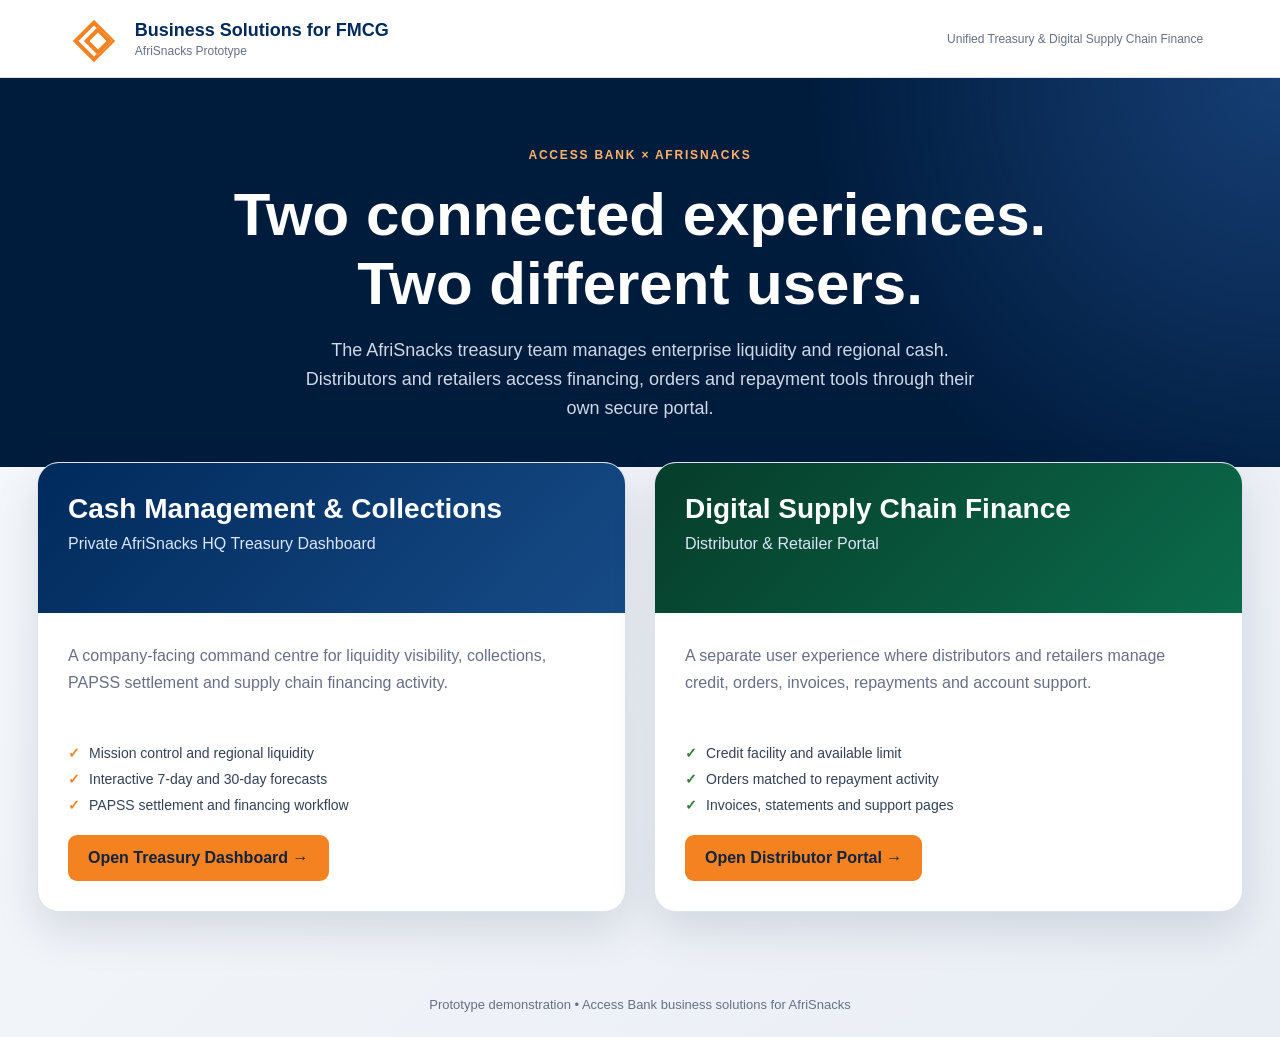
==== commit ef71c898: "Update index.html" ====
--- a/index.html
+++ b/index.html
@@ -2,398 +2,44 @@
 <html lang="en">
 <head>
 <meta charset="UTF-8">
-<meta name="viewport" content="width=device-width, initial-scale=1.0">
-
-<title>Access Bank Business Solutions for FMCG</title>
-
+<meta name="viewport" content="width=device-width,initial-scale=1.0">
+<title>Access Bank Business Solutions | AfriSnacks</title>
 <style>
-*{
-  box-sizing:border-box;
-  margin:0;
-  padding:0;
-}
-
-:root{
-  --navy:#071B33;
-  --navy2:#0D2A4D;
-  --orange:#F58220;
-  --green:#167A43;
-  --light:#F5F7FA;
-  --text:#132238;
-  --muted:#667085;
-  --white:#FFFFFF;
-}
-
-body{
-  font-family:Arial,Helvetica,sans-serif;
-  background:linear-gradient(135deg,#f4f6fa,#e8edf5);
-  color:var(--text);
-  min-height:100vh;
-}
-
-header{
-  background:white;
-  padding:22px 6%;
-  display:flex;
-  align-items:center;
-  justify-content:space-between;
-  border-bottom:1px solid #e4e7ec;
-}
-
-.logo{
-  display:flex;
-  align-items:center;
-  gap:12px;
-  font-size:25px;
-  font-weight:800;
-  color:var(--navy);
-}
-
-.logo-mark{
-  color:var(--orange);
-  font-size:34px;
-}
-
-.hero{
-  max-width:1250px;
-  margin:auto;
-  padding:80px 30px 60px;
-  text-align:center;
-}
-
-.eyebrow{
-  color:var(--orange);
-  font-size:13px;
-  font-weight:bold;
-  letter-spacing:1.5px;
-  margin-bottom:18px;
-}
-
-h1{
-  font-size:52px;
-  color:var(--navy);
-  margin-bottom:20px;
-}
-
-.hero p{
-  max-width:720px;
-  margin:auto;
-  color:var(--muted);
-  line-height:1.7;
-  font-size:19px;
-}
-
-.solution-grid{
-  max-width:1200px;
-  margin:20px auto 80px;
-  padding:0 30px;
-  display:grid;
-  grid-template-columns:1fr 1fr;
-  gap:30px;
-}
-
-.solution-card{
-  background:white;
-  border-radius:22px;
-  padding:42px;
-  box-shadow:0 20px 50px rgba(15,35,60,.12);
-  transition:.3s;
-  border:1px solid #e8ebf0;
-}
-
-.solution-card:hover{
-  transform:translateY(-8px);
-}
-
-.treasury-card{
-  border-top:7px solid var(--navy);
-}
-
-.partner-card{
-  border-top:7px solid var(--green);
-}
-
-.icon{
-  width:65px;
-  height:65px;
-  border-radius:16px;
-  display:flex;
-  align-items:center;
-  justify-content:center;
-  font-size:30px;
-  margin-bottom:25px;
-}
-
-.treasury-card .icon{
-  background:#eaf0f8;
-}
-
-.partner-card .icon{
-  background:#eaf5ed;
-}
-
-.solution-card h2{
-  font-size:27px;
-  margin-bottom:14px;
-}
-
-.solution-card p{
-  color:var(--muted);
-  line-height:1.7;
-  min-height:80px;
-}
-
-.feature-list{
-  list-style:none;
-  margin:25px 0;
-}
-
-.feature-list li{
-  padding:10px 0;
-  border-bottom:1px solid #eef0f3;
-  color:#405064;
-}
-
-.feature-list li::before{
-  content:"✓";
-  color:var(--green);
-  font-weight:bold;
-  margin-right:10px;
-}
-
-.btn{
-  display:inline-block;
-  width:100%;
-  padding:16px;
-  text-align:center;
-  text-decoration:none;
-  border-radius:10px;
-  font-weight:bold;
-  transition:.2s;
-}
-
-.treasury-btn{
-  background:var(--navy);
-  color:white;
-}
-
-.partner-btn{
-  background:var(--green);
-  color:white;
-}
-
-.btn:hover{
-  opacity:.9;
-}
-
-.integration{
-  max-width:1000px;
-  margin:0 auto 80px;
-  padding:35px;
-  background:var(--navy);
-  border-radius:22px;
-  color:white;
-  text-align:center;
-}
-
-.integration h2{
-  margin-bottom:12px;
-}
-
-.integration p{
-  color:#bdc9d8;
-  line-height:1.7;
-}
-
-.flow{
-  display:flex;
-  justify-content:center;
-  align-items:center;
-  gap:20px;
-  margin-top:30px;
-}
-
-.flow-box{
-  padding:18px 25px;
-  background:rgba(255,255,255,.08);
-  border-radius:12px;
-  min-width:210px;
-}
-
-.arrow{
-  color:var(--orange);
-  font-size:28px;
-}
-
-footer{
-  text-align:center;
-  padding:30px;
-  color:var(--muted);
-}
-
-@media(max-width:800px){
-
-  header{
-    padding:18px 25px;
-  }
-
-  .logo{
-    font-size:19px;
-  }
-
-  .hero{
-    padding:60px 22px 35px;
-  }
-
-  h1{
-    font-size:36px;
-  }
-
-  .hero p{
-    font-size:16px;
-  }
-
-  .solution-grid{
-    grid-template-columns:1fr;
-    padding:0 20px;
-  }
-
-  .solution-card{
-    padding:30px;
-  }
-
-  .flow{
-    flex-direction:column;
-  }
-
-  .arrow{
-    transform:rotate(90deg);
-  }
-
-  .integration{
-    margin:0 20px 50px;
-  }
-}
+:root{--navy:#002A5C;--navy2:#001C3D;--orange:#F58220;--light:#F5F7FA;--ink:#10233F;--green:#2E7D32;--white:#fff;--line:#DCE3EC}
+*{box-sizing:border-box;margin:0}body{font-family:Arial,Helvetica,sans-serif;background:linear-gradient(135deg,#f7f9fc,#e9eef5);color:var(--ink)}
+header{height:78px;background:white;border-bottom:1px solid var(--line);display:flex;align-items:center;justify-content:space-between;padding:0 6%;position:sticky;top:0;z-index:5}
+.brand{display:flex;align-items:center;gap:14px}.access-mark{width:44px;height:32px;position:relative}.access-mark:before,.access-mark:after{content:"";position:absolute;transform:rotate(45deg);border:4px solid var(--orange)}.access-mark:before{width:22px;height:22px;left:2px;top:3px}.access-mark:after{width:12px;height:12px;left:11px;top:8px;background:white}
+.brand strong{font-size:18px;color:var(--navy)}.brand span{font-size:12px;color:#667085;display:block;margin-top:3px}
+.hero{padding:70px 7% 45px;text-align:center;background:radial-gradient(circle at top right,#163e74 0,transparent 35%),var(--navy2);color:white}.eyebrow{color:#FFB36B;font-size:12px;font-weight:bold;letter-spacing:1.8px}.hero h1{font-size:clamp(34px,6vw,60px);margin:18px auto;max-width:900px}.hero p{max-width:700px;margin:auto;color:#CFD8E6;font-size:18px;line-height:1.6}
+.solutions{max-width:1250px;margin:-5px auto 60px;padding:0 22px;display:grid;grid-template-columns:1fr 1fr;gap:28px}.solution{background:white;border:1px solid var(--line);border-radius:22px;overflow:hidden;box-shadow:0 18px 45px rgba(0,28,61,.12)}.solution-top{height:150px;padding:30px;color:white;background:linear-gradient(135deg,var(--navy),#174b86)}.solution-top.distributor{background:linear-gradient(135deg,#063D2B,#0B6B4B)}.solution h2{font-size:28px}.solution-top p{margin-top:10px;color:#D9E6F7}.solution-body{padding:30px}.solution-body p{color:#667085;line-height:1.65;min-height:80px}.features{margin:22px 0;display:grid;gap:10px;color:#334155;font-size:14px}.features div:before{content:"✓";color:var(--orange);font-weight:bold;margin-right:9px}.solution-top.distributor~.solution-body .features div:before{color:#2E7D32}.btn{display:inline-block;background:var(--orange);color:#10233F;text-decoration:none;padding:14px 20px;border-radius:9px;font-weight:bold}.footer{text-align:center;padding:25px;color:#667085;font-size:13px}
+@media(max-width:760px){header{padding:0 20px}.brand strong{font-size:15px}.hero{padding:55px 22px 38px}.solutions{grid-template-columns:1fr;margin:0 auto 40px;padding:22px}.solution-body p{min-height:0}}
 </style>
 </head>
-
 <body>
-
 <header>
-  <div class="logo">
-    <span class="logo-mark">◇</span>
-    ACCESS BANK
-  </div>
-
-  <strong>Business Solutions for FMCG</strong>
+  <div class="brand"><div class="access-mark" aria-label="Access Bank mark"></div><div><strong>Business Solutions for FMCG</strong><span>AfriSnacks Prototype</span></div></div>
+  <div style="font-size:12px;color:#667085">Unified Treasury & Digital Supply Chain Finance</div>
 </header>
-
-
 <section class="hero">
-
-  <div class="eyebrow">
-    ONE INTEGRATED FINANCIAL ECOSYSTEM
-  </div>
-
-  <h1>
-    Business Solutions Built for the FMCG Value Chain
-  </h1>
-
-  <p>
-    A connected digital solution combining centralised treasury
-    management for AfriSnacks with accessible supply chain finance
-    for distributors and retailers.
-  </p>
-
+  <div class="eyebrow">ACCESS BANK × AFRISNACKS</div>
+  <h1>Two connected experiences. Two different users.</h1>
+  <p>The AfriSnacks treasury team manages enterprise liquidity and regional cash. Distributors and retailers access financing, orders and repayment tools through their own secure portal.</p>
 </section>
-
-
-<section class="solution-grid">
-
-  <div class="solution-card treasury-card">
-
-    <div class="icon">🏢</div>
-
-    <h2>AfriSnacks Treasury Command Centre</h2>
-
-    <p>
-      A private corporate banking platform for AfriSnacks'
-      treasury and finance teams.
-    </p>
-
-    <ul class="feature-list">
-      <li>Centralised Cash Management</li>
-      <li>Collections and Liquidity Visibility</li>
-      <li>7-Day and 30-Day Forecasting</li>
-      <li>PAPSS Cross-Border Settlement</li>
-      <li>Supply Chain Finance Monitoring</li>
-    </ul>
-
-    <a href="treasury.html" class="btn treasury-btn">
-      ENTER TREASURY PLATFORM →
-    </a>
-
-  </div>
-
-
-  <div class="solution-card partner-card">
-
-    <div class="icon">🤝</div>
-
-    <h2>Supply Chain Partner Portal</h2>
-
-    <p>
-      A secure self-service platform for distributors and retailers
-      to access financing and manage their business activity.
-    </p>
-
-    <ul class="feature-list">
-      <li>View Credit Facilities</li>
-      <li>Request Financing</li>
-      <li>Manage Orders and Deliveries</li>
-      <li>Track Outstanding Balances</li>
-      <li>Manage Repayments</li>
-    </ul>
-
-    <a href="distributor.html" class="btn partner-btn">
-      ENTER PARTNER PORTAL →
-    </a>
-
-  </div>
-
-</section>
-
-
-<section class="integration">
-
-  <h2>One Ecosystem. Two User Experiences.</h2>
-
-  <p>
-    AfriSnacks maintains central visibility and treasury control,
-    while distributors and retailers independently manage their
-    financing, orders and repayments.
-  </p>
-
-  <div class="flow">
-
-    <div class="flow-box">
-      🏢<br><strong>AfriSnacks Treasury</strong>
+<main class="solutions">
+  <article class="solution">
+    <div class="solution-top"><h2>Cash Management & Collections</h2><p>Private AfriSnacks HQ Treasury Dashboard</p></div>
+    <div class="solution-body"><p>A company-facing command centre for liquidity visibility, collections, PAPSS settlement and supply chain financing activity.</p>
+      <div class="features"><div>Mission control and regional liquidity</div><div>Interactive 7-day and 30-day forecasts</div><div>PAPSS settlement and financing workflow</div></div>
+      <a class="btn" href="treasury.html">Open Treasury Dashboard →</a>
     </div>
-
-    <div class="arrow">↔</div>
-
-    <div class="flow-box">
-      🤝<br><strong>Supply Chain Partners</strong>
+  </article>
+  <article class="solution">
+    <div class="solution-top distributor"><h2>Digital Supply Chain Finance</h2><p>Distributor & Retailer Portal</p></div>
+    <div class="solution-body"><p>A separate user experience where distributors and retailers manage credit, orders, invoices, repayments and account support.</p>
+      <div class="features"><div>Credit facility and available limit</div><div>Orders matched to repayment activity</div><div>Invoices, statements and support pages</div></div>
+      <a class="btn" href="distributor.html">Open Distributor Portal →</a>
     </div>
-
-  </div>
-
-</section>
-
-
-<footer>
-  Access Bank Business Solutions for FMCG
-</footer>
-
-</body>
-</html>+  </article>
+</main>
+<div class="footer">Prototype demonstration • Access Bank business solutions for AfriSnacks</div>
+</body></html>
